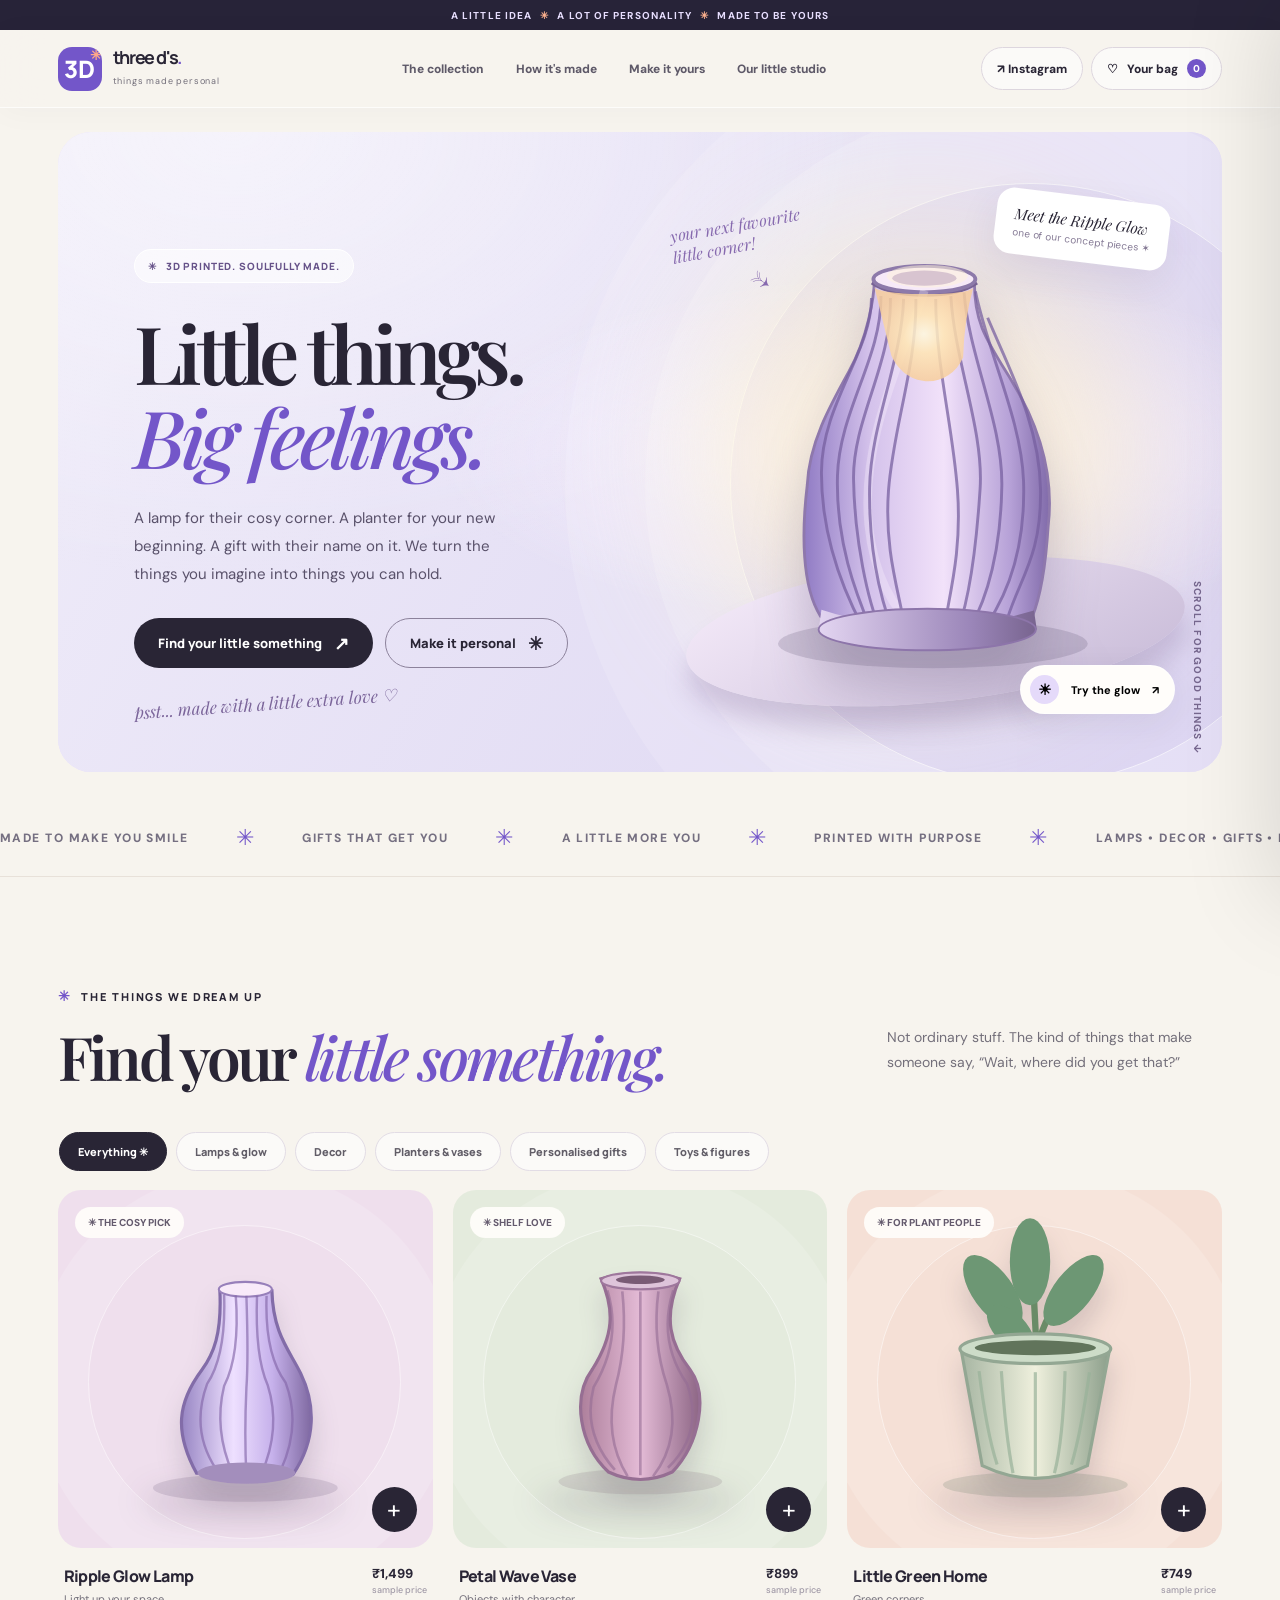
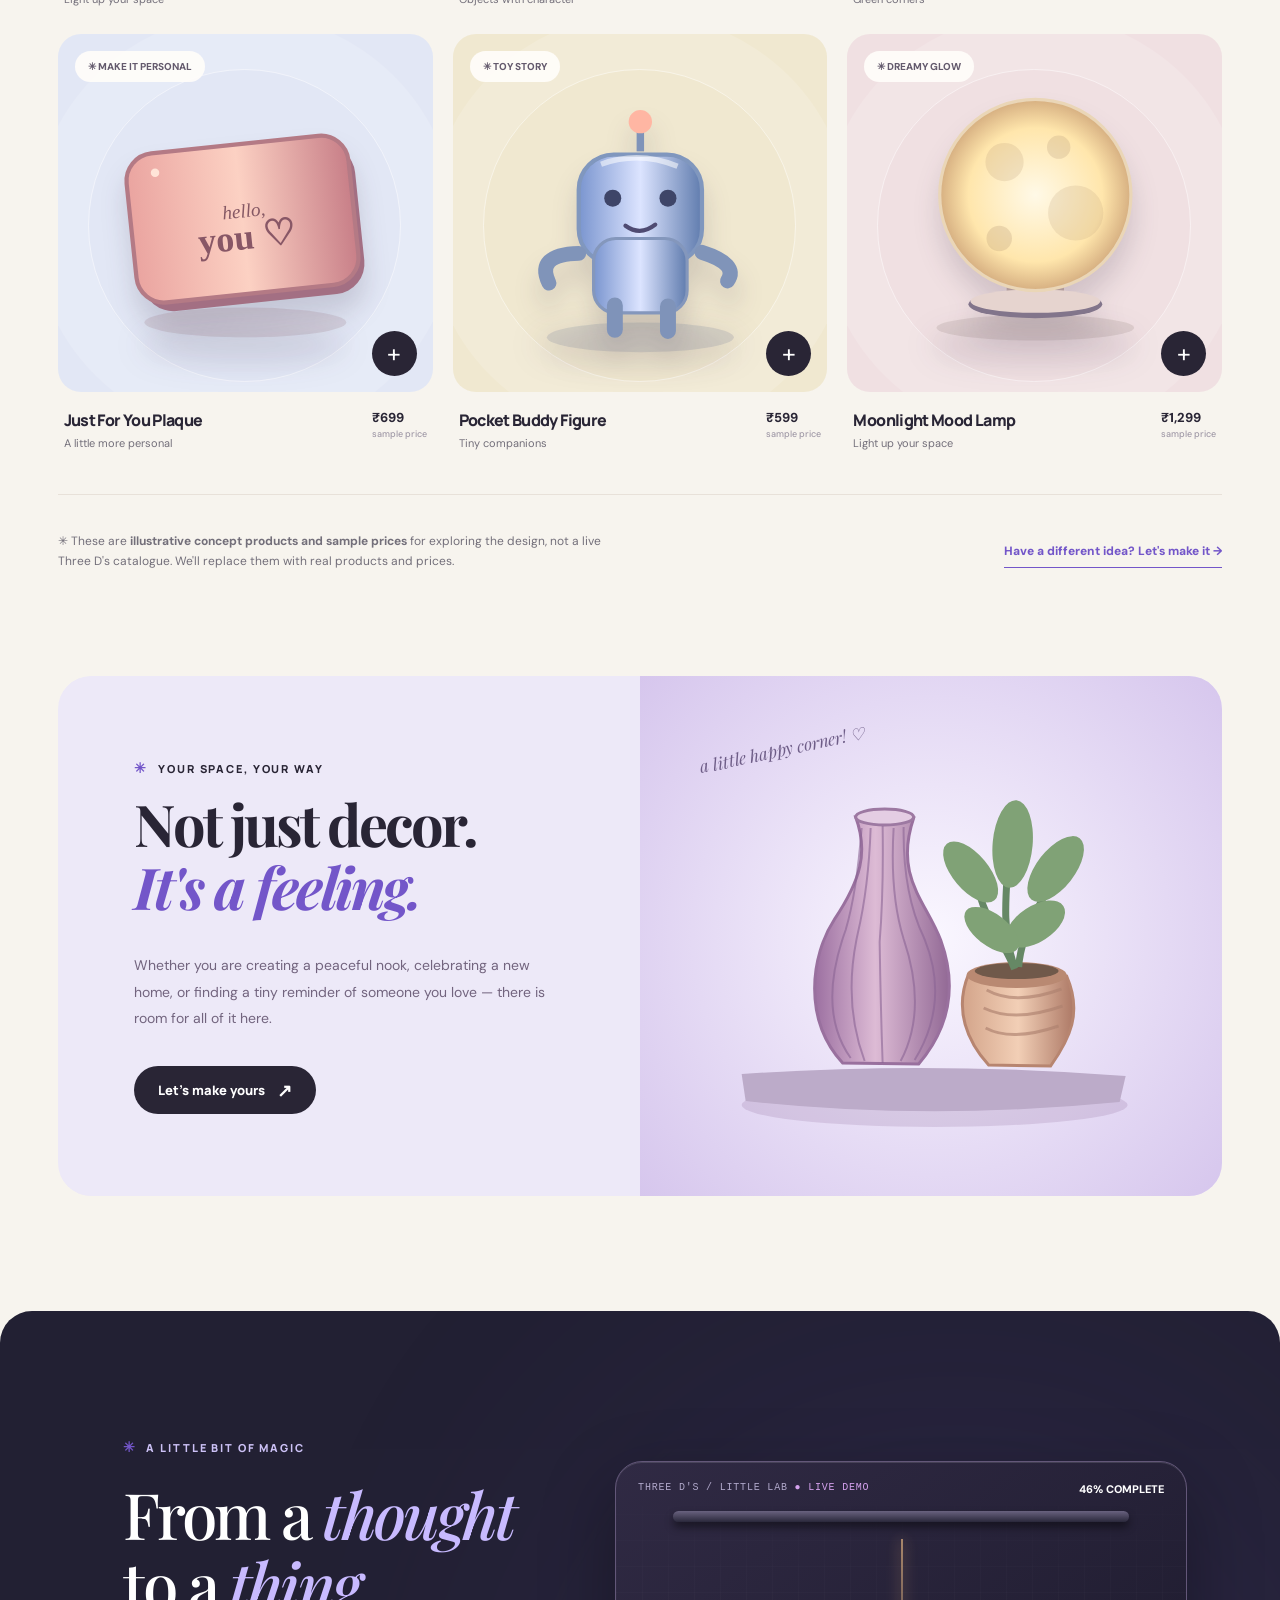
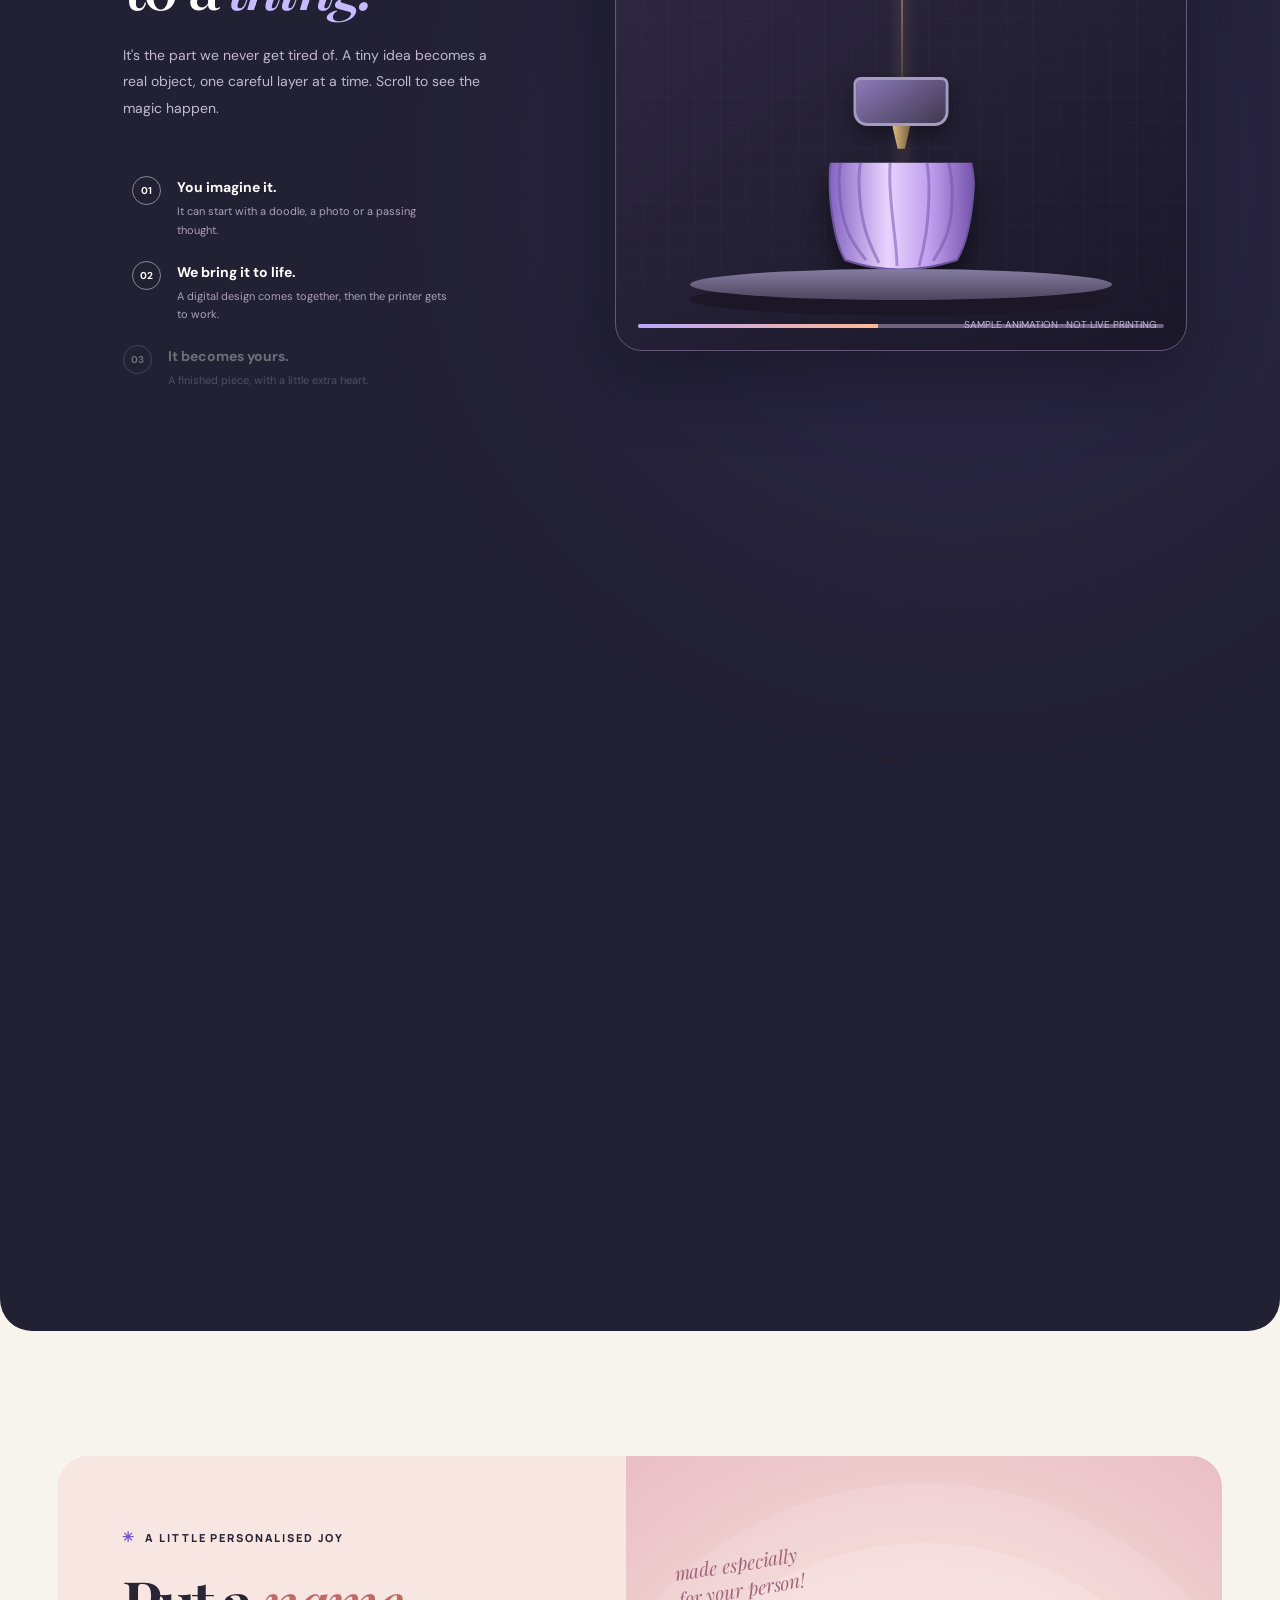
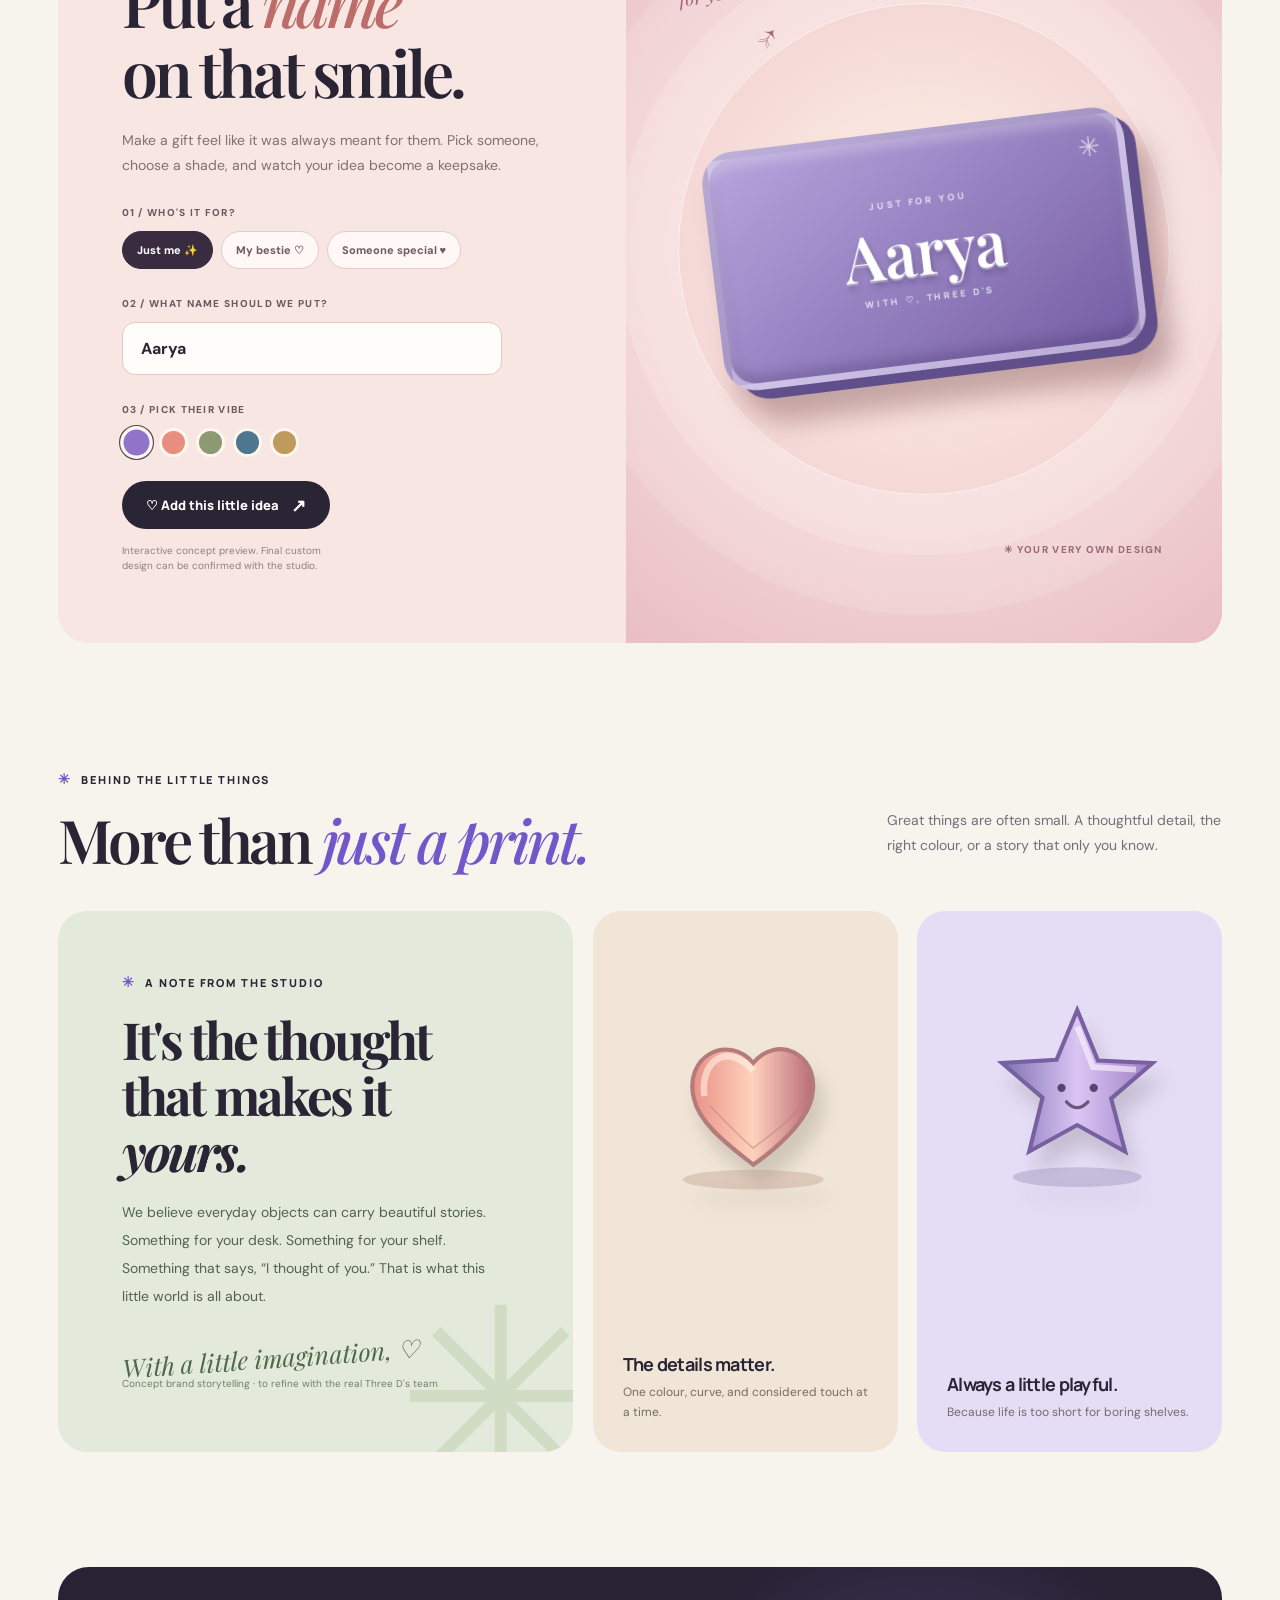
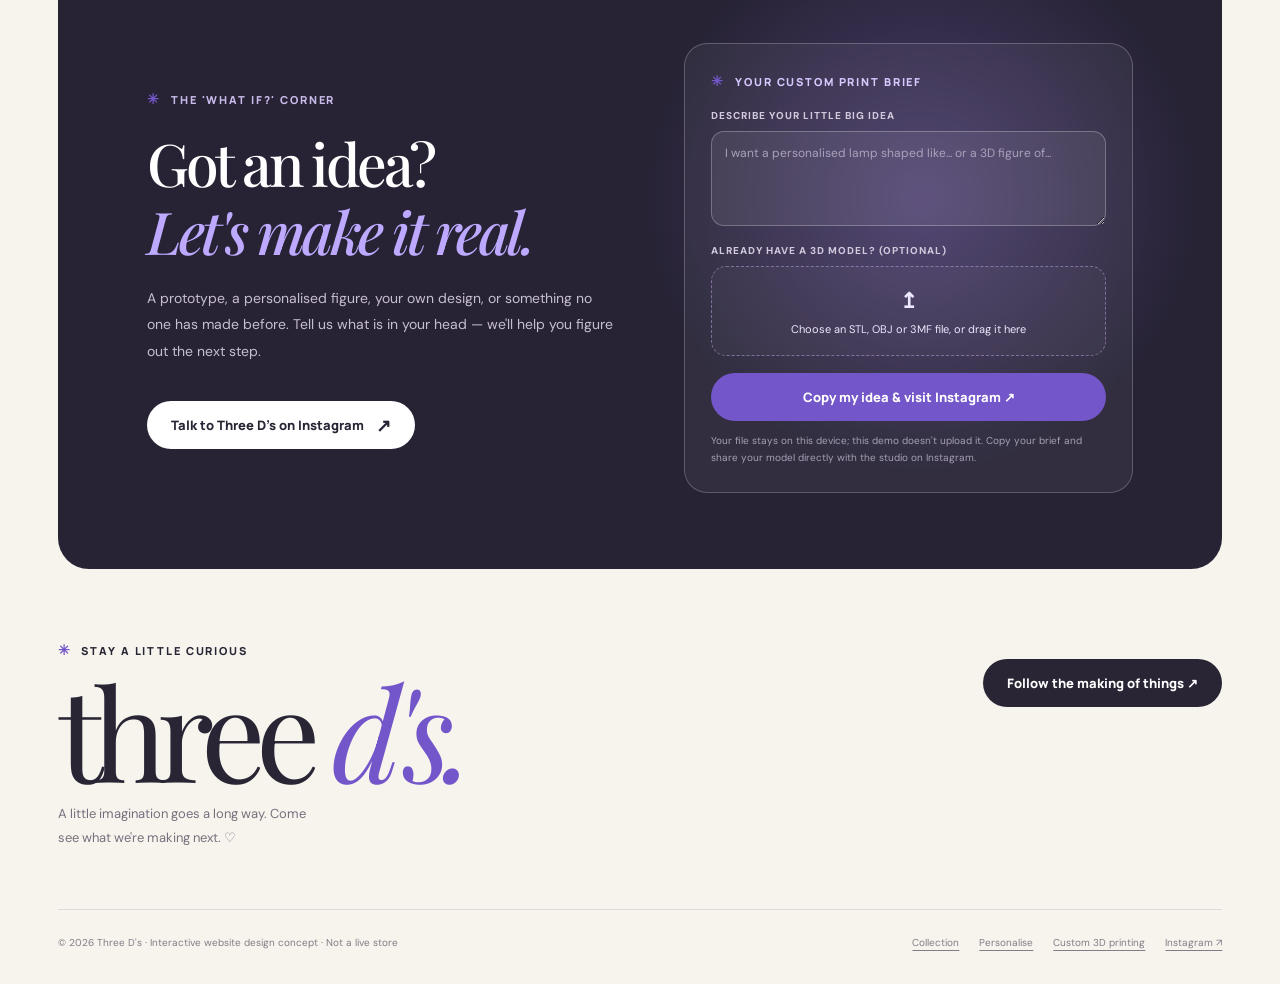
==== frontend/index.html @ e79e54aa "Build Three D's exhibition store" ====
<!doctype html>
<html lang="en">
<head>
<meta charset="utf-8"><meta name="viewport" content="width=device-width,initial-scale=1,viewport-fit=cover">
<meta name="theme-color" content="#f7f4ee"><meta name="description" content="Three D's — a playful, personal design prototype for 3D-printed lamps, decor and made-for-you gifts.">
<title>Three D's — Made for your kind of magic ✳</title>
<link rel="preconnect" href="https://fonts.googleapis.com"><link rel="preconnect" href="https://fonts.gstatic.com" crossorigin>
<link href="https://fonts.googleapis.com/css2?family=DM+Sans:wght@400;500;600;700&family=Manrope:wght@400;500;600;700;800&family=Playfair+Display:ital,wght@0,500;0,600;0,700;1,500;1,600&display=swap" rel="stylesheet">
<style>
:root{--bg:#f7f4ee;--paper:#fffdfa;--ink:#292535;--muted:#736f7a;--line:#e8e1d9;--primary:#7356c9;--primary-rgb:115,86,201;--warm:#ff956f;--pale:#ede4ff;--dark:#222033;--radius:25px;--serif:'Playfair Display',Georgia,serif;--sans:'DM Sans',Arial,sans-serif;--display:'Manrope',Arial,sans-serif}
*{box-sizing:border-box}html{scroll-behavior:smooth;scroll-padding-top:95px}body{margin:0;background:var(--bg);color:var(--ink);font-family:var(--sans);-webkit-font-smoothing:antialiased;overflow-x:hidden}body.no-scroll{overflow:hidden}button,a,input,textarea,select{font:inherit}button{cursor:pointer}a{text-decoration:none;color:inherit}button:focus-visible,a:focus-visible,input:focus-visible,textarea:focus-visible{outline:3px solid var(--primary);outline-offset:3px}::selection{background:var(--pale);color:var(--ink)}.container{width:min(1350px,calc(100% - 9vw));margin-inline:auto}.sr-only{position:absolute;clip:rect(0,0,0,0);white-space:nowrap;width:1px;height:1px;overflow:hidden}.tag{font-family:var(--display);font-weight:800;font-size:11px;letter-spacing:.17em;text-transform:uppercase}.tag:before{content:'✳';display:inline-block;margin-right:10px;color:var(--primary);font-size:14px}.btn{border:0;display:inline-flex;gap:12px;align-items:center;justify-content:center;border-radius:99px;padding:15px 24px;font-family:var(--display);font-size:13px;font-weight:800;white-space:nowrap;transition:transform .32s cubic-bezier(.2,.9,.3,1),background .2s,box-shadow .28s}.btn:hover{transform:translateY(-4px);box-shadow:0 12px 30px #00000015}.btn-primary{background:var(--ink);color:white}.btn-lilac{background:var(--primary);color:white}.btn-ghost{background:transparent;border:1px solid #8c829b;color:var(--ink)}.btn-light{background:white;color:var(--ink)}.arrow{font-size:18px;line-height:1}.section-header{display:flex;align-items:flex-end;justify-content:space-between;gap:32px;margin-bottom:38px}.section-header h2{font-family:var(--serif);font-size:clamp(35px,4.7vw,68px);line-height:1.09;letter-spacing:-.055em;margin:18px 0 0;font-weight:600}.section-header h2 em{font-weight:500;color:var(--primary)}.section-header p{max-width:335px;line-height:1.8;color:var(--muted);font-size:14px}.reveal{opacity:0;transform:translateY(34px);transition:opacity .85s ease,transform 1.05s cubic-bezier(.2,.75,.2,1)}.reveal.visible{opacity:1;transform:translateY(0)}
/* header */
.topnote{height:30px;background:#272338;color:#e8dfff;display:flex;justify-content:center;align-items:center;font-size:10px;letter-spacing:.11em;font-weight:700}.topnote b{color:#ffb38f;font-weight:700;margin:0 8px}.nav-wrap{position:sticky;top:0;z-index:40;transition:transform .35s}.nav{background:rgba(247,244,238,.92);backdrop-filter:blur(20px);-webkit-backdrop-filter:blur(20px);border-bottom:1px solid #ffffffb5;box-shadow:0 4px 32px #29253508}.nav-inner{height:77px;display:flex;align-items:center;justify-content:space-between;gap:35px}.brand{display:inline-flex;align-items:center;gap:11px;min-width:190px}.brand-symbol{position:relative;display:grid;place-items:center;width:44px;height:44px;border-radius:14px;background:var(--primary);color:#fff;overflow:hidden;font-family:var(--display);font-size:24px;font-weight:800;flex:none}.brand-symbol:after{content:'✳';position:absolute;font-size:14px;right:0;top:-2px;color:#ffa888}.brand-symbol img{position:absolute;width:100%;height:100%;object-fit:cover;background:white;display:none;inset:0;z-index:2}.brand-text strong{font-family:var(--display);display:block;font-size:18px;letter-spacing:-.075em;line-height:1.1}.brand-text small{font-size:9px;color:var(--muted);letter-spacing:.09em}.navlinks{display:flex;align-items:center;gap:32px}.navlinks a{font-size:12px;font-weight:800;color:#5e5968;position:relative;transition:color .2s}.navlinks a:after{content:'';position:absolute;bottom:-7px;left:0;height:2px;background:var(--primary);width:0;transition:width .25s}.navlinks a:hover{color:var(--primary)}.navlinks a:hover:after{width:100%}.nav-actions{display:flex;gap:8px;align-items:center}.icon-button{height:43px;display:flex;align-items:center;justify-content:center;gap:9px;border:1px solid #ddd6de;background:#fff9;border-radius:30px;padding:0 15px;color:var(--ink);font-size:12px;font-weight:800}.bag-count{background:var(--primary);color:white;border-radius:99px;min-width:19px;height:19px;font-size:10px;display:grid;place-items:center}.mobile-toggle{display:none}.mobile-menu{display:none}
/* hero */
.hero{padding:24px 0 27px}.hero-panel{min-height:640px;position:relative;background:#e9dffb;border-radius:33px;overflow:hidden;display:grid;grid-template-columns:1fr 1.05fr;isolation:isolate}.hero-panel:before{content:'';position:absolute;inset:0;background:radial-gradient(ellipse at 73% 50%,#faf2ff 0,transparent 39%),radial-gradient(ellipse at 15% 0%,#ffffff73,transparent 49%),linear-gradient(120deg,color-mix(in srgb,var(--primary) 11%,white),color-mix(in srgb,var(--primary) 25%,white));z-index:-2}.hero-panel:after{content:'';position:absolute;width:600px;height:600px;border:1px solid #ffffffaa;border-radius:50%;right:-110px;top:8%;z-index:-1;box-shadow:0 0 0 85px #ffffff25,0 0 0 165px #ffffff20}.hero-copy{padding:clamp(42px,7vw,101px) 10px clamp(36px,6vw,87px) clamp(32px,6vw,88px);align-self:center;position:relative;z-index:3}.hero-kicker{display:inline-flex;background:#ffffff96;border:1px solid white;border-radius:99px;padding:9px 13px;color:#665289;font-family:var(--display);font-size:10px;font-weight:800;letter-spacing:.085em}.hero-title{font-family:var(--serif);font-weight:600;font-size:clamp(55px,6.25vw,93px);letter-spacing:-.062em;line-height:1.05;max-width:630px;margin:27px 0}.hero-title em{color:var(--primary);font-weight:500}.hero-copy>p{font-size:15px;max-width:400px;line-height:1.85;color:#59516a;margin:0 0 29px}.hero-ctas{display:flex;gap:12px;flex-wrap:wrap}.hero-cursive{font-family:var(--serif);font-style:italic;color:#7b659a;font-size:17px;position:absolute;bottom:30px;left:clamp(32px,6vw,88px);transform:rotate(-4deg)}.hero-art{position:relative;min-height:550px;display:flex;align-items:center;justify-content:center;isolation:isolate}.hero-art .glow{position:absolute;width:75%;aspect-ratio:1;border-radius:50%;background:#fff1b8;filter:blur(70px);opacity:.44;transition:opacity .7s,background .7s;z-index:-1}.hero-art.night .glow{background:#f9bd68;opacity:1}.hero-pedestal{position:absolute;bottom:11%;left:10%;width:84%;height:22%;background:linear-gradient(155deg,#f6ecfa,#c7bad7);border-radius:50%;transform:rotate(-6deg);box-shadow:0 22px 25px #927dac55}.hero-object{width:min(95%,630px);height:auto;filter:drop-shadow(0 35px 24px #68557b4d);animation:heroFloat 5.6s ease-in-out infinite;transform-origin:center 65%;cursor:grab;touch-action:pan-y;transition:filter .4s}.hero-object:active{cursor:grabbing}.hero-art.night .hero-object{filter:drop-shadow(0 0 34px #fac46d99) drop-shadow(0 35px 25px #68557b88)}@keyframes heroFloat{0%,100%{transform:translateY(0) rotate(-2deg)}50%{transform:translateY(-17px) rotate(2deg)}}.hero-orbit-label{position:absolute;top:10%;right:9%;background:white;padding:15px 18px;border-radius:17px;box-shadow:0 14px 38px #43335816;transform:rotate(7deg);font-family:var(--serif);font-style:italic;font-size:15px}.hero-orbit-label i{display:block;font-family:var(--sans);font-style:normal;font-size:10px;color:#847994;margin-top:3px}.lamp-toggle{position:absolute;right:8%;bottom:9%;display:flex;gap:12px;align-items:center;background:#fffdfa;border:1px solid #ffffffb5;box-shadow:0 9px 35px #29253512;border-radius:100px;padding:9px 15px 9px 9px;font-weight:800;font-size:11px;z-index:2}.lamp-toggle .round{background:#e5dafa;border-radius:50%;height:29px;width:29px;display:grid;place-items:center;font-size:15px}.mini-scribble{position:absolute;left:8%;top:13%;font-family:var(--serif);font-style:italic;transform:rotate(-10deg);color:#876aaf;font-size:16px;line-height:1.3}.mini-scribble:after{content:'↘';display:block;margin-left:70px;font-size:31px}.hero-scroll-hint{position:absolute;bottom:18px;right:18px;font-size:10px;letter-spacing:.12em;font-weight:800;color:#76678e;writing-mode:vertical-rl}
/* ticker */
.marquee{overflow:hidden;display:flex;gap:30px;white-space:nowrap;align-items:center;padding:24px 0;color:#756f81;border-bottom:1px solid var(--line)}.marquee-track{display:flex;gap:47px;align-items:center;flex:none;animation:marquee 30s linear infinite;font-size:12px;font-weight:800;letter-spacing:.12em;text-transform:uppercase}.marquee-track b{color:var(--primary);font-size:22px;font-weight:400}@keyframes marquee{to{transform:translateX(-50%)}}
/* shop */
.shop{padding:108px 0 93px}.filterbar{display:flex;align-items:center;gap:9px;overflow-x:auto;padding:4px 1px 19px;scrollbar-width:none}.filterbar::-webkit-scrollbar{display:none}.chip{flex:none;border-radius:99px;background:#fff9;border:1px solid #e2dce5;padding:11px 18px;font-size:11px;font-family:var(--display);font-weight:800;color:#615d67;transition:background .3s,color .3s,border-color .3s}.chip.active{background:var(--ink);border-color:var(--ink);color:white}.products{display:grid;grid-template-columns:repeat(3,1fr);gap:20px}.product-card{position:relative;min-width:0;transition:transform .5s cubic-bezier(.2,.8,.2,1);transform-style:preserve-3d}.product-card.hidden{display:none}.product-card:hover{transform:translateY(-5px)}.product-visual{height:clamp(240px,29vw,358px);border-radius:23px;position:relative;display:flex;justify-content:center;align-items:center;overflow:hidden;background:#efdfed;isolation:isolate}.product-visual:before{content:'';position:absolute;width:83%;aspect-ratio:1;border:1px solid #ffffff85;border-radius:50%;box-shadow:0 0 0 55px #ffffff24;top:10%;left:8%;z-index:-1}.product-visual:after{content:'';position:absolute;width:55%;height:10%;left:22%;bottom:8%;border-radius:50%;background:#3829481d;filter:blur(15px);z-index:-1}.product-card:nth-child(6n+2) .product-visual{background:#e4ebdd}.product-card:nth-child(6n+3) .product-visual{background:#f5e0d6}.product-card:nth-child(6n+4) .product-visual{background:#e2e7f5}.product-card:nth-child(6n+5) .product-visual{background:#f0e8d0}.product-card:nth-child(6n+6) .product-visual{background:#f0e0e2}.product-visual svg{width:85%;height:93%;max-width:350px;filter:drop-shadow(1px 19px 13px #32253d29);transition:transform .6s cubic-bezier(.2,.8,.2,1)}.product-card:hover .product-visual svg{transform:scale(1.10) rotate(-3deg) translateY(-8px)}.product-badge{position:absolute;top:17px;left:17px;border-radius:99px;padding:9px 13px;background:#fffdfaee;color:#645a6d;font-size:10px;font-weight:800;z-index:2}.product-add{position:absolute;bottom:16px;right:16px;background:var(--ink);border:0;color:white;width:45px;height:45px;border-radius:50%;font-size:25px;display:grid;place-items:center;z-index:3;transition:transform .32s,background .2s}.product-add:hover{transform:rotate(90deg) scale(1.07);background:var(--primary)}.product-data{padding:17px 6px 6px}.product-data-top{display:flex;gap:12px;justify-content:space-between;align-items:start}.product-data h3{font-family:var(--display);font-size:16px;font-weight:800;letter-spacing:-.04em;margin:0 0 5px}.product-data small{color:var(--muted);font-size:11px}.product-data .price{font-size:13px;font-weight:800;white-space:nowrap}.product-data .price i{font-size:9px;font-style:normal;color:#a099a7;display:block;text-align:right;font-weight:500;margin-top:2px}.shop-footer{display:flex;justify-content:space-between;gap:20px;align-items:center;border-top:1px solid var(--line);margin-top:37px;padding-top:25px}.shop-footer p{font-size:12px;color:var(--muted);max-width:550px;line-height:1.6}.textlink{font-size:12px;font-weight:800;color:var(--primary);border:0;background:none;border-bottom:1px solid var(--primary);padding:8px 0}
/* editorial feature */
.feature{background:color-mix(in srgb,var(--primary) 13%,white);border-radius:33px;display:grid;grid-template-columns:1fr 1fr;min-height:520px;overflow:hidden}.feature-left{padding:65px clamp(34px,6vw,90px);display:flex;flex-direction:column;justify-content:center}.feature h2{font-family:var(--serif);font-size:clamp(39px,4.5vw,63px);line-height:1.1;letter-spacing:-.05em;margin:15px 0 20px}.feature h2 em{color:var(--primary)}.feature p{line-height:1.9;color:#72647e;font-size:14px;max-width:435px}.feature-left .btn{align-self:flex-start;margin-top:20px}.feature-art{position:relative;display:grid;place-items:center;overflow:hidden;background:radial-gradient(circle at center,#faf7ff,#d6c6ed)}.feature-art svg{width:95%;height:auto;max-height:500px;animation:heroFloat 6s ease-in-out infinite}.feature-hand{position:absolute;left:10%;top:12%;font-family:var(--serif);color:#6e5d87;font-style:italic;transform:rotate(-12deg);font-size:17px}
/* process sticky */
.process{margin-top:115px;background:var(--dark);color:white;border-radius:32px;overflow:clip;position:relative}.process:before{content:'';position:absolute;width:650px;height:650px;border-radius:50%;background:#6d55c9;filter:blur(170px);opacity:.18;right:0;top:140px;pointer-events:none}.process-inner{position:relative;min-height:180vh;display:grid;grid-template-columns:.86fr 1.14fr;gap:38px;align-items:start}.process-info{position:sticky;top:100px;padding:125px 0 80px 65px}.process-info .tag{color:#ccc1f6}.process-info h2{font-family:var(--serif);font-size:clamp(39px,5vw,75px);font-weight:500;letter-spacing:-.045em;line-height:1.1;margin:22px 0}.process-info h2 em{color:#c8baff}.process-info>p{max-width:370px;color:#c1bacd;line-height:1.9;font-size:14px}.process-steps{display:grid;gap:21px;margin-top:55px}.process-step{display:grid;grid-template-columns:31px auto;gap:14px;align-items:start;opacity:.35;transition:opacity .5s,transform .5s;transform:translateX(0)}.process-step.active{opacity:1;transform:translateX(9px)}.process-step b{width:29px;height:29px;border:1px solid #ffffff77;border-radius:50%;display:grid;place-items:center;font-size:10px}.process-step strong{display:block;font-size:14px;margin:2px 0 6px}.process-step small{color:#aaa2b7;line-height:1.7;font-size:11px;display:block;max-width:270px}.printer-stage{position:sticky;top:93px;min-height:calc(100vh - 110px);display:grid;place-items:center;padding:50px 35px}.printer-screen{background:linear-gradient(145deg,#302a44,#191728);border:1px solid #635779;border-radius:27px;position:relative;width:min(100%,620px);height:490px;overflow:hidden;box-shadow:0 25px 75px #0005,inset 0 1px 0 #ffffff20}.printer-screen:before{content:'';position:absolute;inset:0;background:linear-gradient(#ffffff05 1px,transparent 1px),linear-gradient(90deg,#ffffff05 1px,transparent 1px);background-size:26px 26px;mask-image:linear-gradient(transparent,#000 30%,#000 85%,transparent);pointer-events:none}.printer-rail{position:absolute;top:49px;left:10%;width:80%;height:11px;border-radius:10px;background:linear-gradient(#69627f,#2a283b);box-shadow:0 5px 9px #0007}.printhead{position:absolute;top:60px;left:50%;width:95px;height:69px;transform:translateX(-50%);z-index:8;transition:top .05s linear}.printhead .carriage{width:95px;height:49px;background:linear-gradient(145deg,#8b7ab9,#403850);border:3px solid #a59ac0;border-radius:7px 7px 14px 14px;box-shadow:0 9px 20px #0006}.printhead .nozzle{height:23px;width:18px;background:linear-gradient(90deg,#d9bb80,#7b6040);margin:auto;clip-path:polygon(0 0,100% 0,70% 100%,30% 100%)}.printer-beam{position:absolute;width:2px;height:350px;top:77px;left:50%;background:linear-gradient(#edbb84,#edbb8422,transparent);box-shadow:0 0 14px #ffbc7b;opacity:.65;pointer-events:none}.printer-model{position:absolute;left:50%;bottom:80px;width:240px;height:250px;transform:translateX(-50%);filter:drop-shadow(0 15px 12px #0007)}.printer-model svg{height:100%;width:100%}.printer-model .build{clip-path:inset(calc(100% - var(--build,0%)) 0 0 0)}.printer-bed{position:absolute;bottom:50px;left:13%;width:74%;height:31px;border-radius:50%;background:linear-gradient(#857da1,#4c465e);box-shadow:0 15px 1px #1b1726}.printer-status{position:absolute;left:22px;top:20px;font-size:10px;font-family:monospace;color:#b0a8ca;letter-spacing:.08em}.printer-percent{position:absolute;right:22px;top:20px;font-size:11px;font-weight:800;color:#fff}.printer-progress{position:absolute;height:4px;width:calc(100% - 44px);bottom:22px;left:22px;background:#6f6380;border-radius:3px;overflow:hidden}.printer-progress:after{content:'';height:100%;width:var(--build,0%);position:absolute;left:0;top:0;background:linear-gradient(90deg,#b9a6ff,#ffb992);transition:width .1s}.printer-caption{position:absolute;bottom:19px;right:29px;font-size:10px;color:#c1b6d4}.printer-side-note{position:absolute;bottom:33px;left:27px;font-family:var(--serif);font-style:italic;color:#a99cc3;font-size:17px}
/* personalizer */
.personalize{padding:125px 0}.personalize-card{border-radius:31px;overflow:hidden;background:#f5e0dd;display:grid;grid-template-columns:1fr 1.05fr;min-height:590px}.personal-left{padding:70px clamp(30px,5vw,80px);background:#f8e6e2}.personal-left h2{font-family:var(--serif);font-size:clamp(42px,5vw,67px);font-weight:600;letter-spacing:-.06em;line-height:1.1;margin:20px 0}.personal-left h2 em{color:#bd6d69;font-weight:500}.personal-left>p{color:#866e70;font-size:14px;line-height:1.8;max-width:445px}.form-label{font-size:10px;text-transform:uppercase;font-weight:800;letter-spacing:.13em;display:block;margin:28px 0 12px;color:#6f5762}.person-buttons,.swatches{display:flex;gap:8px;flex-wrap:wrap}.person-button{padding:11px 14px;background:#fff8f7;border:1px solid #e4cacc;border-radius:99px;font-size:11px;font-weight:800;color:#725b63}.person-button.active{background:#392b40;border-color:#392b40;color:white}.name-input{width:min(100%,380px);padding:15px 18px;border:1px solid #e5c7c8;border-radius:13px;background:#fffdfa;color:var(--ink);font-weight:700;outline:none}.name-input:focus{border-color:var(--primary)}.swatch{width:29px;height:29px;border-radius:50%;border:3px solid #fff6f0;outline:1px solid transparent;background:var(--swatch);transition:transform .2s}.swatch.active{outline-color:#514657;transform:scale(1.13)}.personal-actions{display:flex;gap:14px;align-items:center;margin-top:24px;flex-wrap:wrap}.personal-actions small{font-size:10px;color:#957c7d;max-width:220px;line-height:1.5}.personal-right{min-height:570px;position:relative;display:grid;place-items:center;background:radial-gradient(circle at 50% 50%,#fff3e8,#e9bec5);overflow:hidden}.personal-right:before{content:'';position:absolute;width:490px;height:490px;border-radius:50%;border:1px solid #ffffffa1;box-shadow:0 0 0 60px #ffffff26,0 0 0 120px #ffffff1e}.gift-preview{position:relative;width:min(76%,430px);height:240px;transform:rotate(-7deg) rotateY(-9deg);filter:drop-shadow(13px 25px 13px #8452596f);transition:transform .8s cubic-bezier(.22,.7,.2,1)}.gift-preview:hover{transform:rotate(0deg) rotateY(0deg) scale(1.03)}.gift-back{position:absolute;inset:9px -11px -10px 13px;background:#614f8b;border-radius:32px;transform:translateZ(-3px)}.gift-front{position:absolute;inset:0;border:7px solid #ffffff57;border-radius:32px;background:linear-gradient(145deg,#b6a1ef,#795abf);display:flex;align-items:center;justify-content:center;flex-direction:column;box-shadow:inset 0 7px 12px #ffffff47,inset 0 -7px 13px #30205544;transition:background .3s}.gift-front small{font-family:var(--display);font-size:9px;letter-spacing:.33em;color:#ffffffb9;font-weight:800}.gift-front strong{font-family:var(--serif);font-size:clamp(35px,5vw,63px);font-weight:600;color:white;text-shadow:0 2px 0 #ffffff52,1px 5px 6px #25203950;text-align:center;max-width:90%;overflow:hidden;text-overflow:ellipsis;white-space:nowrap}.gift-front:after{content:'✳';position:absolute;right:18px;top:14px;color:#ffffffa6;font-size:27px}.preview-caption{position:absolute;left:9%;top:12%;font-family:var(--serif);font-style:italic;font-size:19px;color:#a1677c;transform:rotate(-9deg)}.preview-caption:after{content:'↗';display:block;font-size:32px;transform:translate(70px,15px)}.preview-caption2{position:absolute;right:10%;bottom:11%;font-size:10px;font-weight:800;letter-spacing:.13em;color:#9c6b78}
/* studio */
.studio{padding-bottom:115px}.studio-grid{display:grid;grid-template-columns:.9fr 1.1fr;gap:20px}.studio-note{background:#e4eadb;border-radius:29px;padding:60px clamp(30px,5vw,75px);min-height:440px;position:relative;overflow:hidden}.studio-note:after{content:'✳';font-size:250px;line-height:1;color:#d0ddc4;position:absolute;right:-32px;bottom:-75px;z-index:0}.studio-note>*{position:relative;z-index:1}.studio-note h2{font-family:var(--serif);font-size:clamp(39px,4vw,58px);line-height:1.1;letter-spacing:-.055em;margin:19px 0}.studio-note p{font-size:14px;line-height:2;max-width:370px;color:#526252}.studio-note .signature{font-family:var(--serif);font-size:25px;font-style:italic;color:#50684a;transform:rotate(-4deg);margin-top:28px}.studio-tiles{display:grid;grid-template-columns:1fr 1fr;gap:19px}.studio-tile{background:#f0e5d6;border-radius:28px;padding:30px;position:relative;min-height:440px;overflow:hidden;display:flex;flex-direction:column;justify-content:flex-end}.studio-tile:last-child{background:#e5ddf5}.studio-tile-art{position:absolute;top:35px;left:20%;width:65%;height:56%;display:grid;place-items:center}.studio-tile-art svg{width:100%;height:100%;filter:drop-shadow(8px 18px 9px #0002);animation:heroFloat 5s ease-in-out infinite}.studio-tile h3{font-family:var(--display);font-size:18px;letter-spacing:-.04em;margin:0 0 7px}.studio-tile p{font-size:12px;color:#756b6a;line-height:1.65;margin:0;max-width:270px}
/* request / final */
.custom{background:#272335;border-radius:31px;padding:76px clamp(30px,7vw,100px);color:white;display:grid;grid-template-columns:1fr .94fr;gap:60px;align-items:center;position:relative;overflow:hidden}.custom:before{content:'';position:absolute;width:600px;height:600px;background:radial-gradient(#8468c961,transparent 65%);border-radius:50%;right:0;top:-70px;pointer-events:none}.custom>*{position:relative}.custom h2{font-family:var(--serif);font-size:clamp(40px,4.6vw,64px);font-weight:500;letter-spacing:-.06em;line-height:1.15;margin:20px 0}.custom h2 em{color:#bda9ff}.custom p{color:#c8bed1;font-size:14px;line-height:1.9;max-width:470px}.request-card{background:#ffffff0d;border:1px solid #ffffff3a;border-radius:23px;padding:26px;backdrop-filter:blur(8px)}.request-card label{font-size:10px;letter-spacing:.1em;font-weight:800;color:#d2c9dd;text-transform:uppercase;display:block;margin:18px 0 9px}.request-card textarea{display:block;width:100%;resize:vertical;min-height:95px;border:1px solid #ffffff44;background:#ffffff12;border-radius:13px;color:white;padding:13px;font-size:12px;outline:none}.request-card textarea::placeholder{color:#aaa2bb}.upload-zone{width:100%;border:1px dashed #b9a3df88;border-radius:15px;min-height:90px;background:#ffffff07;color:#eee8ff;padding:15px;display:flex;flex-direction:column;align-items:center;justify-content:center;gap:7px;text-align:center;font-size:11px;transition:background .2s}.upload-zone:hover,.upload-zone.drag{background:#ffffff20}.upload-zone b{font-size:21px}.request-card .btn{width:100%;margin-top:17px}.request-help{display:block;font-size:10px;color:#a7a0b6;line-height:1.7;margin-top:11px}.footer{padding:70px 0 35px}.footer-top{display:flex;align-items:start;justify-content:space-between;gap:20px;border-bottom:1px solid #e0d8da;padding-bottom:60px}.footer-big{font-family:var(--serif);font-size:clamp(53px,10vw,138px);letter-spacing:-.08em;line-height:.92;margin:12px 0}.footer-big em{color:var(--primary)}.footer-note{max-width:250px;font-size:13px;color:#786f7e;line-height:1.8}.footer-bottom{display:flex;justify-content:space-between;gap:18px;align-items:center;padding-top:26px;color:#817c85;font-size:10px}.footer-bottom a{text-decoration:underline;text-underline-offset:4px}.foot-links{display:flex;gap:20px;flex-wrap:wrap}
/* drawer, overlay, toasts and config */
.overlay{position:fixed;inset:0;background:#17111d99;z-index:80;opacity:0;pointer-events:none;transition:opacity .35s;backdrop-filter:blur(5px)}.overlay.show{opacity:1;pointer-events:auto}.drawer{position:fixed;right:0;top:0;bottom:0;width:min(100%,490px);background:#fcfaf5;z-index:90;transform:translateX(103%);transition:transform .6s cubic-bezier(.22,.8,.18,1);display:flex;flex-direction:column;box-shadow:-20px 0 90px #0002}.drawer.show{transform:translateX(0)}.drawer-head{display:flex;align-items:start;justify-content:space-between;padding:35px 32px 23px;border-bottom:1px solid var(--line)}.drawer-head h2{font-family:var(--serif);font-size:36px;letter-spacing:-.045em;margin:7px 0 0}.close{height:39px;width:39px;border-radius:50%;background:#eee8ed;border:0;font-size:23px}.drawer-items{flex:1;overflow:auto;padding:25px 32px}.cart-item{display:flex;gap:18px;border-bottom:1px solid var(--line);padding-bottom:22px;margin-bottom:22px}.cart-thumbnail{width:90px;height:95px;flex:none;border-radius:13px;background:#e9dff4;display:grid;place-items:center}.cart-thumbnail svg{width:90%;height:90%}.cart-info{flex:1;min-width:0}.cart-info strong{display:block;font-size:13px;margin-top:5px}.cart-info small{font-size:10px;color:#857d89;display:block;margin:6px 0}.cart-line{display:flex;justify-content:space-between;align-items:center;margin-top:14px}.qty{display:flex;align-items:center;gap:11px;border:1px solid var(--line);border-radius:100px;padding:5px}.qty button{background:none;border:none;width:24px;height:24px;border-radius:50%}.cart-price{font-weight:800;font-size:12px}.empty{padding:70px 5px;text-align:center}.empty .empty-star{font-size:85px;color:var(--primary);display:block;animation:heroFloat 4s infinite}.empty h3{font-family:var(--serif);font-size:29px;letter-spacing:-.03em}.empty p{font-size:13px;color:var(--muted);line-height:1.8}.drawer-foot{padding:25px 32px 30px;border-top:1px solid var(--line)}.total{display:flex;justify-content:space-between;font-size:15px;font-weight:800;margin-bottom:8px}.drawer-foot small{display:block;font-size:10px;color:var(--muted);margin-bottom:17px;line-height:1.6}.drawer-foot .btn{width:100%}.toast{position:fixed;bottom:23px;left:50%;z-index:115;transform:translate(-50%,50px);opacity:0;background:var(--ink);color:white;border-radius:100px;font-size:12px;font-weight:800;padding:14px 23px;pointer-events:none;box-shadow:0 12px 32px #0003;transition:transform .4s,opacity .4s;max-width:calc(100% - 20px);text-align:center}.toast.show{opacity:1;transform:translate(-50%,0)}.brand-settings{position:fixed;bottom:22px;left:22px;z-index:55;background:#fff;box-shadow:0 10px 45px #2f244030;border:1px solid #e9e0ed;border-radius:18px;padding:18px;width:290px;display:none}.brand-settings.open{display:block}.brand-settings h3{margin:0 0 7px;font-size:15px}.brand-settings p{font-size:11px;color:var(--muted);line-height:1.6}.brand-settings .setting-line{display:flex;gap:14px;align-items:center;justify-content:space-between;margin:12px 0;font-size:11px;font-weight:800}.brand-settings input[type=color]{border:none;width:42px;height:31px;background:none;padding:0;cursor:pointer}.brand-settings .btn{width:100%;padding:10px 12px;font-size:11px}.brand-control{position:fixed;bottom:16px;left:18px;z-index:54;border:1px solid #ded1e4;background:#fffefa;color:#4d4054;box-shadow:0 8px 28px #2f24401f;border-radius:99px;font-family:var(--display);font-weight:800;font-size:10px;padding:11px 14px}.brand-settings.open+.brand-control{bottom:300px}.modal{position:fixed;inset:50% auto auto 50%;width:min(94vw,800px);max-height:92vh;overflow:auto;background:#fffdfa;border-radius:26px;z-index:95;transform:translate(-50%,-45%) scale(.94);opacity:0;pointer-events:none;transition:transform .4s,opacity .3s;box-shadow:0 20px 90px #0d081144}.modal.show{opacity:1;pointer-events:auto;transform:translate(-50%,-50%) scale(1)}.modal-inner{display:grid;grid-template-columns:1fr 1fr}.modal-image{background:#e9dff0;min-height:395px;display:grid;place-items:center;position:relative}.modal-image svg{max-width:90%;width:80%;height:auto}.modal-body{padding:45px 35px}.modal-body h2{font-family:var(--serif);font-size:39px;line-height:1.1;letter-spacing:-.045em;margin:14px 0}.modal-body p{font-size:13px;color:#6e6874;line-height:1.8}.modal-body .btn{margin-top:25px}.modal-close{position:absolute;right:16px;top:16px;z-index:2}.modal-dets{display:flex;justify-content:space-between;gap:15px;border-top:1px solid var(--line);border-bottom:1px solid var(--line);padding:17px 0;font-size:12px;margin-top:24px}.modal-dets strong{font-size:17px}.scroll-progress{position:fixed;top:0;left:0;width:0%;height:3px;background:var(--primary);z-index:110;pointer-events:none;transition:width .1s}.cursor-spark{position:fixed;pointer-events:none;z-index:130;font-size:16px;color:var(--primary);animation:spark .7s ease forwards}@keyframes spark{to{opacity:0;transform:translateY(-25px) rotate(100deg) scale(.3)}}
@media(max-width:1050px){.navlinks{gap:17px}.hero-title{font-size:clamp(50px,6.5vw,74px)}.hero-panel{min-height:585px}.hero-art{min-height:500px}.hero-copy{padding-left:45px}.process-info{padding-left:35px}.studio-grid{grid-template-columns:1fr}.studio-note{min-height:310px}.studio-tile{min-height:330px}}
@media(max-width:760px){.container{width:calc(100% - 30px)}.topnote{font-size:9px}.nav-inner{height:69px;gap:10px}.brand{min-width:0}.brand-text strong{font-size:16px}.brand-text small{font-size:8px}.brand-symbol{width:39px;height:39px}.navlinks{display:none}.nav-actions .mini-instagram{display:none}.mobile-toggle{display:flex}.mobile-menu{display:none;background:#fffcf7;padding:17px 23px;border-bottom:1px solid var(--line)}.mobile-menu.show{display:grid;gap:17px}.mobile-menu a{font-weight:800;font-size:13px}.hero{padding-top:14px}.hero-panel{grid-template-columns:1fr;border-radius:24px}.hero-copy{padding:40px 25px 0}.hero-title{font-size:clamp(50px,11.4vw,82px);margin:18px 0}.hero-copy>p{font-size:13px;max-width:410px}.hero-art{min-height:390px;max-height:470px}.hero-art .hero-object{max-width:485px;width:90%}.hero-cursive{display:none}.mini-scribble{left:5%;top:10%;font-size:12px}.hero-orbit-label{top:4%;right:6%;font-size:12px}.hero-pedestal{bottom:9%}.lamp-toggle{bottom:5%;right:5%}.hero-scroll-hint{display:none}.marquee{padding:16px 0}.shop{padding:80px 0 65px}.section-header{display:block}.section-header h2{font-size:43px}.section-header p{font-size:13px}.products{grid-template-columns:repeat(2,minmax(0,1fr));gap:14px}.product-visual{height:clamp(200px,45vw,340px);border-radius:17px}.product-data h3{font-size:13px}.product-data small{font-size:10px}.product-data .price{font-size:11px}.product-add{width:39px;height:39px}.feature{grid-template-columns:1fr}.feature-left{padding:40px 29px}.feature-art{min-height:340px}.feature-art svg{max-height:350px}.process{margin-top:70px;border-radius:23px}.process-inner{display:flex;flex-direction:column;min-height:0;padding:60px 20px 55px}.process-info{position:relative;top:auto;padding:0}.process-info h2{font-size:46px}.process-steps{margin-top:28px;grid-template-columns:1fr 1fr;gap:20px}.process-step{opacity:1;transform:none}.printer-stage{position:relative;top:auto;padding:20px 0;width:100%;min-height:auto}.printer-screen{height:430px}.personalize{padding:77px 0}.personalize-card{grid-template-columns:1fr}.personal-left{padding:42px 25px}.personal-left h2{font-size:47px}.personal-right{min-height:400px}.studio{padding-bottom:75px}.studio-grid{grid-template-columns:1fr}.studio-tiles{grid-template-columns:1fr 1fr}.studio-tile{min-height:320px;padding:20px}.studio-tile h3{font-size:14px}.studio-note{padding:40px 30px}.custom{grid-template-columns:1fr;padding:44px 25px;gap:30px}.custom h2{font-size:48px}.footer-top{display:block}.footer-big{font-size:clamp(57px,12vw,110px)}.footer-bottom{align-items:start;flex-direction:column}.modal-inner{grid-template-columns:1fr}.modal-image{min-height:200px;max-height:260px}.modal-image svg{max-height:245px}.modal-body{padding:25px}.modal-body h2{font-size:29px}}
@media(max-width:440px){.nav-inner{height:63px}.brand-text small{display:none}.icon-button{height:39px;padding:0 10px}.icon-button .bag-label{display:none}.hero-title{font-size:50px}.hero-ctas .btn{padding:12px 17px;font-size:11px}.hero-art{min-height:330px}.hero-orbit-label{display:none}.products{gap:11px}.product-visual{height:200px}.product-badge{top:9px;left:8px;font-size:8px;padding:7px}.product-data-top{flex-direction:column;gap:5px}.product-data .price i{text-align:left}.process-steps{grid-template-columns:1fr}.process-inner{padding:49px 16px}.printer-screen{height:355px}.printer-model{width:185px;height:200px;bottom:65px}.printer-bed{bottom:47px}.printhead{top:52px}.printer-side-note{display:none}.studio-tiles{grid-template-columns:1fr}.studio-tile{min-height:275px}.gift-preview{width:85%;height:200px}.gift-front strong{font-size:39px}}
@media(prefers-reduced-motion:reduce){html{scroll-behavior:auto}*,*:before,*:after{animation-duration:.01ms!important;animation-iteration-count:1!important;transition-duration:.01ms!important}.reveal{opacity:1;transform:none}}
</style>
</head>
<body>
<div class="scroll-progress" id="scrollProgress"></div>
<div class="topnote">A LITTLE IDEA <b>✳</b> A LOT OF PERSONALITY <b>✳</b> MADE TO BE YOURS</div>
<div class="nav-wrap"><nav class="nav"><div class="nav-inner container">
<a href="#home" class="brand" aria-label="Three D's home"><span class="brand-symbol"><span id="brandFallback">3D</span><img id="brandImage" alt="Three D's brand logo"></span><span class="brand-text"><strong>three d's<span style="color:var(--primary)">.</span></strong><small>things made personal</small></span></a>
<div class="navlinks"><a href="#shop">The collection</a><a href="#how">How it's made</a><a href="#personalize">Make it yours</a><a href="#studio">Our little studio</a></div>
<div class="nav-actions"><a href="https://www.instagram.com/threeds_india/" class="icon-button mini-instagram" target="_blank" rel="noopener" title="Visit Three D's on Instagram">↗ Instagram</a><button class="icon-button" id="openBag" aria-label="Open shopping bag">♡ <span class="bag-label">Your bag</span><span class="bag-count" id="bagCount">0</span></button><button class="icon-button mobile-toggle" id="mobileToggle" aria-label="Toggle menu" aria-expanded="false">☰</button></div>
</div></nav><div class="mobile-menu" id="mobileMenu"><a href="#shop">The collection</a><a href="#how">How it's made</a><a href="#personalize">Make it yours</a><a href="#studio">Our little studio</a><a href="https://www.instagram.com/threeds_india/" target="_blank" rel="noopener">Visit Instagram ↗</a></div></div>
<main id="home">
<section class="hero"><div class="container"><div class="hero-panel"><div class="hero-copy"><span class="hero-kicker">✳ &nbsp; 3D PRINTED. SOULFULLY MADE.</span><h1 class="hero-title">Little things.<br><em>Big feelings.</em></h1><p>A lamp for their cosy corner. A planter for your new beginning. A gift with their name on it. We turn the things you imagine into things you can hold.</p><div class="hero-ctas"><a href="#shop" class="btn btn-primary">Find your little something <span class="arrow">↗</span></a><a href="#personalize" class="btn btn-ghost">Make it personal <span class="arrow">✳</span></a></div><div class="hero-cursive">psst... made with a little extra love ♡</div></div>
<div class="hero-art" id="heroArt"><div class="glow"></div><div class="hero-pedestal"></div><div class="mini-scribble">your next favourite<br>little corner!</div><div class="hero-orbit-label">Meet the Ripple Glow <i>one of our concept pieces ✶</i></div>
<svg class="hero-object" id="heroObject" viewBox="0 0 600 580" role="img" aria-label="Illustrated sculptural ripple lamp"><defs><linearGradient id="heroShell" x1="0" x2="1"><stop offset="0" stop-color="#907bc4"/><stop offset=".27" stop-color="#d4c2eb"/><stop offset=".57" stop-color="#f2e2fa"/><stop offset=".84" stop-color="#b6a1d7"/><stop offset="1" stop-color="#816baa"/></linearGradient><radialGradient id="heroLight"><stop stop-color="#fff9dd"/><stop offset=".4" stop-color="#ffe5b2"/><stop offset="1" stop-color="#f7ce9c"/></radialGradient><linearGradient id="heroBase"><stop stop-color="#e3d5f1"/><stop offset=".7" stop-color="#9b86b9"/><stop offset="1" stop-color="#78648f"/></linearGradient><filter id="blurLamp"><feGaussianBlur stdDeviation="17"/></filter></defs>
<ellipse cx="309" cy="493" rx="164" ry="26" fill="#554b6b" opacity=".20"/><path d="M190 464 C170 432 170 375 176 325 C178 281 199 243 220 205 C240 169 247 126 247 107 Q300 80 353 107 C352 153 366 172 392 214 C424 266 437 319 431 369 Q427 433 414 465 Q310 501 190 464Z" fill="url(#heroShell)" stroke="#8e78ac" stroke-width="3"/>
<path d="M245 110 C270 127 331 127 355 110" fill="none" stroke="#786395" stroke-width="6"/><ellipse cx="300" cy="107" rx="54" ry="14" fill="#f6e9f8" stroke="#8d7aaa" stroke-width="4"/><ellipse cx="300" cy="106" rx="34" ry="8" fill="#a98cc1"/><path d="M300 119 C279 187 232 274 241 367 C246 418 266 457 294 479" fill="none" stroke="#fff8ff" stroke-width="9" opacity=".28"/>
<g opacity=".73" fill="none" stroke="#765f9f" stroke-width="3.1"><path d="M244 127 C244 185 191 239 191 312 S217 442 235 476"/><path d="M254 125 C255 190 210 246 208 315 S227 439 244 479"/><path d="M264 127 C266 197 224 255 225 319 S240 448 254 480"/><path d="M278 128 C276 194 243 261 242 328 S253 444 267 481"/><path d="M291 128 C292 199 267 263 262 331 S276 446 280 482"/><path d="M312 128 C312 197 330 263 335 330 S326 442 320 482"/><path d="M328 125 C332 194 363 267 359 329 S347 447 335 480"/><path d="M342 121 C347 189 383 259 382 326 S367 444 348 477"/><path d="M354 120 C367 184 403 257 405 321 S393 433 366 473"/><path d="M367 148 C390 203 422 261 423 330 S402 422 388 466"/></g>
<path d="M191 457 Q302 493 416 458 L419 478 Q307 522 188 479Z" fill="url(#heroBase)"/><ellipse cx="303" cy="478" rx="115" ry="22" fill="url(#heroBase)" stroke="#8d75aa" stroke-width="2"/><path d="M247 115 C248 125 353 126 352 115 Q342 150 341 190 C326 224 281 224 265 188Z" fill="url(#heroLight)" opacity=".85"/><ellipse cx="303" cy="104" rx="43" ry="12" fill="#fff3dc" opacity=".55"/>
</svg><button class="lamp-toggle" id="lampToggle" aria-pressed="false"><span class="round">☀</span><span id="lampText">Try the glow</span> ↗</button><div class="hero-scroll-hint">SCROLL FOR GOOD THINGS ↓</div></div></div></div></section>
<div class="marquee" aria-hidden="true"><div class="marquee-track" id="marqueeTrack">MADE TO MAKE YOU SMILE <b>✳</b> GIFTS THAT GET YOU <b>✳</b> A LITTLE MORE YOU <b>✳</b> PRINTED WITH PURPOSE <b>✳</b> LAMPS • DECOR • GIFTS • FIGURES <b>✳</b> MADE TO MAKE YOU SMILE <b>✳</b> GIFTS THAT GET YOU <b>✳</b> A LITTLE MORE YOU <b>✳</b> PRINTED WITH PURPOSE <b>✳</b> LAMPS • DECOR • GIFTS • FIGURES <b>✳</b></div></div>
<section id="shop" class="shop container"><div class="section-header reveal"><div><span class="tag">THE THINGS WE DREAM UP</span><h2>Find your <em>little something.</em></h2></div><p>Not ordinary stuff. The kind of things that make someone say, “Wait, where did you get that?”</p></div>
<div class="filterbar" id="filters" role="group" aria-label="Filter collection"><button class="chip active" data-filter="all">Everything ✳</button><button class="chip" data-filter="lamps">Lamps & glow</button><button class="chip" data-filter="decor">Decor</button><button class="chip" data-filter="planters">Planters & vases</button><button class="chip" data-filter="gifts">Personalised gifts</button><button class="chip" data-filter="figures">Toys & figures</button></div>
<div class="products" id="productGrid"></div><div class="shop-footer"><p>✳ These are <strong>illustrative concept products and sample prices</strong> for exploring the design, not a live Three D's catalogue. We'll replace them with real products and prices.</p><a href="#custom" class="textlink">Have a different idea? Let's make it →</a></div></section>
<section class="feature container reveal"><div class="feature-left"><span class="tag">YOUR SPACE, YOUR WAY</span><h2>Not just decor.<br><em>It's a feeling.</em></h2><p>Whether you are creating a peaceful nook, celebrating a new home, or finding a tiny reminder of someone you love — there is room for all of it here.</p><a href="#personalize" class="btn btn-primary">Let's make yours <span class="arrow">↗</span></a></div><div class="feature-art"><div class="feature-hand">a little happy corner! ♡</div><svg viewBox="0 0 520 500" role="img" aria-label="Illustrated vase and decorative planter on a shelf"><defs><linearGradient id="va" x1="0" x2="1"><stop stop-color="#9c70a1"/><stop offset=".45" stop-color="#ddbbd5"/><stop offset="1" stop-color="#926995"/></linearGradient><linearGradient id="pot" x1="0" x2="1"><stop stop-color="#d3a48a"/><stop offset=".5" stop-color="#f2cfb6"/><stop offset="1" stop-color="#ad7966"/></linearGradient></defs><ellipse cx="263" cy="419" rx="193" ry="22" fill="#7e598d" opacity=".18"/><path d="M70 388 Q260 375 454 390 L448 416 Q255 435 74 415Z" fill="#bcabc9"/><path d="M171 377 C131 333 139 270 163 233 C189 194 197 166 184 131 L242 132 C222 191 255 216 269 254 C288 306 274 346 247 378Z" fill="url(#va)" stroke="#99709e" stroke-width="3"/><ellipse cx="213" cy="131" rx="29" ry="8" fill="#e4cde3" stroke="#9d79a2" stroke-width="3"/><g stroke="#8b6595" fill="none" stroke-width="2" opacity=".6"><path d="M190 142 Q185 207 174 244 Q145 324 179 372"/><path d="M199 142 Q197 201 186 248 Q171 316 193 375"/><path d="M211 140 Q212 207 208 256 Q209 320 211 377"/><path d="M222 142 Q218 208 232 253 Q256 324 229 375"/><path d="M232 141 Q231 207 252 251 Q279 315 243 374"/></g><path d="M317 379 C296 356 282 324 297 288 Q343 280 395 290 C411 327 398 353 379 380Z" fill="url(#pot)" stroke="#b78570" stroke-width="3"/><ellipse cx="345" cy="289" rx="50" ry="13" fill="#b98972"/><ellipse cx="345" cy="285" rx="42" ry="8" fill="#70594a"/><path d="M343 283 C331 252 303 222 304 178 M347 281 C350 239 379 206 389 173 M342 279 C327 232 338 190 337 153" fill="none" stroke="#668865" stroke-width="7"/><g fill="#80a276"><ellipse cx="299" cy="186" rx="18" ry="37" transform="rotate(-40 299 186)"/><ellipse cx="384" cy="183" rx="19" ry="39" transform="rotate(38 384 183)"/><ellipse cx="341" cy="158" rx="20" ry="44" transform="rotate(5 341 158)"/><ellipse cx="364" cy="238" rx="18" ry="33" transform="rotate(57 364 238)"/><ellipse cx="320" cy="244" rx="16" ry="32" transform="rotate(-53 320 244)"/></g><path d="M315 304 Q344 320 390 303 M312 322 Q343 337 391 320 M314 342 Q340 356 387 340" fill="none" stroke="#ae826f" opacity=".65" stroke-width="3"/></svg></div></section>
<section id="how" class="process"><div class="container process-inner" id="processInner"><div class="process-info"><span class="tag">A LITTLE BIT OF MAGIC</span><h2>From a <em>thought</em><br>to a <em>thing.</em></h2><p>It's the part we never get tired of. A tiny idea becomes a real object, one careful layer at a time. Scroll to see the magic happen.</p><div class="process-steps"><div class="process-step active" data-stage="0"><b>01</b><div><strong>You imagine it.</strong><small>It can start with a doodle, a photo or a passing thought.</small></div></div><div class="process-step" data-stage="1"><b>02</b><div><strong>We bring it to life.</strong><small>A digital design comes together, then the printer gets to work.</small></div></div><div class="process-step" data-stage="2"><b>03</b><div><strong>It becomes yours.</strong><small>A finished piece, with a little extra heart.</small></div></div></div></div><div class="printer-stage"><div class="printer-screen" id="printerScreen"><div class="printer-status">THREE D'S / LITTLE LAB <span style="color:#d5a2ee">● LIVE DEMO</span></div><div class="printer-percent"><span id="printPercent">0</span>% COMPLETE</div><div class="printer-rail"></div><div class="printer-beam"></div><div class="printhead" id="printHead"><div class="carriage"></div><div class="nozzle"></div></div><div class="printer-model" id="printerModel"><svg viewBox="0 0 240 250" role="img" aria-label="A vase appearing layer by layer"><defs><linearGradient id="processGrad" x1="0" x2="1"><stop stop-color="#8463c2"/><stop offset=".4" stop-color="#e9d3ff"/><stop offset=".7" stop-color="#be9eec"/><stop offset="1" stop-color="#7654ad"/></linearGradient></defs><g class="build"><path d="M80 25 Q120 11 160 25 C160 57 155 69 165 89 C175 110 191 123 193 164 Q190 217 176 240 Q118 259 64 240 C51 217 47 170 49 147 C54 120 71 100 78 77 C84 53 80 39 80 25Z" fill="url(#processGrad)" stroke="#6b559c" stroke-width="2"/><ellipse cx="120" cy="26" rx="40" ry="10" fill="#c6aced" stroke="#7652a8" stroke-width="3"/><ellipse cx="120" cy="26" rx="26" ry="5" fill="#61468d"/><path d="M88 37 C90 95 57 116 58 162 S72 224 85 240 M102 36 C99 96 77 119 78 164 S91 228 98 243 M116 36 C115 98 107 128 109 166 S116 226 116 246 M131 37 C130 97 148 126 148 166 S143 228 138 246 M144 37 C144 96 169 121 171 166 S161 226 152 241" fill="none" stroke="#7150aa" stroke-width="3" opacity=".5"/></g></svg></div><div class="printer-bed"></div><div class="printer-progress"></div><div class="printer-caption">SAMPLE ANIMATION · NOT LIVE PRINTING</div></div></div></div></section>
<section id="personalize" class="personalize container"><div class="personalize-card reveal"><div class="personal-left"><span class="tag">A LITTLE PERSONALISED JOY</span><h2>Put a <em>name</em><br>on that smile.</h2><p>Make a gift feel like it was always meant for them. Pick someone, choose a shade, and watch your idea become a keepsake.</p><span class="form-label">01 / Who's it for?</span><div class="person-buttons" id="personButtons"><button class="person-button active" data-person="You">Just me ✨</button><button class="person-button" data-person="Friend">My bestie ♡</button><button class="person-button" data-person="Special">Someone special ♥</button></div><label class="form-label" for="giftName">02 / What name should we put?</label><input class="name-input" id="giftName" value="Aarya" maxlength="16" placeholder="Your favourite name"><span class="form-label">03 / Pick their vibe</span><div class="swatches" id="giftSwatches"><button class="swatch active" data-gift="#9074ca" style="--swatch:#9074ca" aria-label="Lavender" title="Lavender"></button><button class="swatch" data-gift="#e88e80" style="--swatch:#e88e80" aria-label="Peach" title="Peach"></button><button class="swatch" data-gift="#8b9a72" style="--swatch:#8b9a72" aria-label="Sage" title="Sage"></button><button class="swatch" data-gift="#4d778f" style="--swatch:#4d778f" aria-label="Ocean" title="Ocean"></button><button class="swatch" data-gift="#bf9a5d" style="--swatch:#bf9a5d" aria-label="Honey" title="Honey"></button></div><div class="personal-actions"><button class="btn btn-primary" id="giftAdd">♡ Add this little idea <span class="arrow">↗</span></button><small>Interactive concept preview. Final custom design can be confirmed with the studio.</small></div></div><div class="personal-right"><div class="preview-caption">made especially<br>for your person!</div><div class="gift-preview" id="giftPreview"><div class="gift-back"></div><div class="gift-front" id="giftFront"><small>JUST FOR YOU</small><strong id="giftPreviewName">Aarya</strong><small>WITH ♡, THREE D'S</small></div></div><div class="preview-caption2">✳ YOUR VERY OWN DESIGN</div></div></div></section>
<section id="studio" class="studio container"><div class="section-header reveal"><div><span class="tag">BEHIND THE LITTLE THINGS</span><h2>More than <em>just a print.</em></h2></div><p>Great things are often small. A thoughtful detail, the right colour, or a story that only you know.</p></div><div class="studio-grid"><div class="studio-note reveal"><span class="tag">A NOTE FROM THE STUDIO</span><h2>It's the thought<br>that makes it <em>yours.</em></h2><p>We believe everyday objects can carry beautiful stories. Something for your desk. Something for your shelf. Something that says, “I thought of you.” That is what this little world is all about.</p><div class="signature">With a little imagination, ♡</div><small style="font-size:10px;color:#6d8067">Concept brand storytelling · to refine with the real Three D's team</small></div><div class="studio-tiles"><div class="studio-tile reveal"><div class="studio-tile-art"><svg viewBox="0 0 240 260" aria-label="Illustrated 3D printed charm"><defs><linearGradient id="heartGrad" x1="0" x2="1"><stop stop-color="#e99186"/><stop offset=".5" stop-color="#ffd2bc"/><stop offset="1" stop-color="#b96c7a"/></linearGradient></defs><ellipse cx="120" cy="229" rx="85" ry="12" fill="#b4897a" opacity=".3"/><path d="M120 88 C89 52 36 80 48 130 C55 164 98 193 120 211 C143 195 189 158 192 123 C198 77 149 53 120 88Z" fill="url(#heartGrad)" stroke="#b37b79" stroke-width="5"/><path d="M120 97 C86 60 55 89 61 128" fill="none" stroke="#fff2e7" stroke-width="8" opacity=".6"/><path d="M68 140 C89 162 107 181 120 191 C140 175 175 152 180 132" fill="none" stroke="#b97e7e" stroke-width="2" opacity=".5"/></svg></div><h3>The details matter.</h3><p>One colour, curve, and considered touch at a time.</p></div><div class="studio-tile reveal"><div class="studio-tile-art"><svg viewBox="0 0 240 260" aria-label="Illustrated 3D printed star-shaped figurine"><defs><linearGradient id="starGrad" x1="0" x2="1"><stop stop-color="#7f70b2"/><stop offset=".5" stop-color="#dbc5f4"/><stop offset="1" stop-color="#9c7ec4"/></linearGradient></defs><ellipse cx="120" cy="226" rx="78" ry="12" fill="#6b5b93" opacity=".25"/><path d="M120 24 L145 85 L211 88 L161 131 L178 195 L120 163 L62 195 L78 130 L29 88 L95 84Z" fill="url(#starGrad)" stroke="#7761a0" stroke-width="5"/><path d="M120 44 L139 93 L191 96" fill="none" stroke="#fff7ff" stroke-width="7" opacity=".6"/><circle cx="101" cy="118" r="5" fill="#5b456e"/><circle cx="140" cy="118" r="5" fill="#5b456e"/><path d="M107 135 Q120 149 133 135" stroke="#6c567d" stroke-width="4" fill="none" stroke-linecap="round"/></svg></div><h3>Always a little playful.</h3><p>Because life is too short for boring shelves.</p></div></div></div></section>
<section id="custom" class="custom container reveal"><div><span class="tag" style="color:#cabbeb">THE 'WHAT IF?' CORNER</span><h2>Got an idea?<br><em>Let's make it real.</em></h2><p>A prototype, a personalised figure, your own design, or something no one has made before. Tell us what is in your head — we'll help you figure out the next step.</p><a href="https://www.instagram.com/threeds_india/" target="_blank" rel="noopener" class="btn btn-light" style="margin-top:22px">Talk to Three D's on Instagram <span class="arrow">↗</span></a></div><div class="request-card"><span class="tag" style="color:#d8c9ff">YOUR CUSTOM PRINT BRIEF</span><label for="ideaText">Describe your little big idea</label><textarea id="ideaText" placeholder="I want a personalised lamp shaped like... or a 3D figure of..."></textarea><label>Already have a 3D model? (optional)</label><button class="upload-zone" id="uploadZone"><b>↥</b><span id="uploadText">Choose an STL, OBJ or 3MF file, or drag it here</span></button><input type="file" id="modelFile" accept=".stl,.obj,.3mf" hidden><button id="copyBrief" class="btn btn-lilac">Copy my idea & visit Instagram ↗</button><span class="request-help">Your file stays on this device; this demo doesn't upload it. Copy your brief and share your model directly with the studio on Instagram.</span></div></section>
</main>
<footer class="footer container"><div class="footer-top"><div><span class="tag">STAY A LITTLE CURIOUS</span><div class="footer-big">three <em>d's.</em></div><div class="footer-note">A little imagination goes a long way. Come see what we're making next. ♡</div></div><div style="padding-top:20px"><a class="btn btn-primary" href="https://www.instagram.com/threeds_india/" target="_blank" rel="noopener">Follow the making of things ↗</a></div></div><div class="footer-bottom"><span>© 2026 Three D's · Interactive website design concept · Not a live store</span><div class="foot-links"><a href="#shop">Collection</a><a href="#personalize">Personalise</a><a href="#custom">Custom 3D printing</a><a href="https://www.instagram.com/threeds_india/" target="_blank" rel="noopener">Instagram ↗</a></div></div></footer>
<div class="overlay" id="overlay"></div>
<aside class="drawer" id="drawer" role="dialog" aria-modal="true" aria-labelledby="drawerTitle" aria-hidden="true"><div class="drawer-head"><div><span class="tag">SAVED WITH LOVE</span><h2 id="drawerTitle">Your little bag ♡</h2></div><button class="close" id="closeBag" aria-label="Close bag">×</button></div><div class="drawer-items" id="drawerItems"></div><div class="drawer-foot"><div class="total"><span>Current subtotal</span><span id="cartTotal">₹0</span></div><small>Final prices and availability are checked securely by the server. Sign in is only required at checkout.</small><a class="btn btn-primary" href="checkout.html">Continue to checkout ↗</a></div></aside>
<div class="modal" id="modal" role="dialog" aria-modal="true" aria-hidden="true" aria-labelledby="modalTitle"><button class="close modal-close" id="closeModal" aria-label="Close product details">×</button><div class="modal-inner"><div class="modal-image" id="modalImage"></div><div class="modal-body"><span class="tag">A LITTLE SOMETHING SPECIAL</span><h2 id="modalTitle"></h2><p id="modalDescription"></p><div class="modal-dets"><span>Illustrative concept</span><strong id="modalPrice"></strong></div><button class="btn btn-primary" id="modalAdd">♡ Add to my little bag ↗</button><p style="font-size:10px;margin-top:22px">This is a sample product concept. Please confirm real product options with the studio.</p></div></div></div>
<div class="toast" id="toast" role="status" aria-live="polite"></div>
<div class="brand-settings" id="brandSettings"><h3>✳ Make it your brand</h3><p>We couldn't retrieve the original logo from Instagram. Upload the real one here — it will replace the temporary badge. Changes stay in your browser.</p><label class="btn btn-lilac" for="logoUpload">Upload original logo ↥</label><input type="file" id="logoUpload" accept="image/png,image/jpeg,image/webp,image/svg+xml" hidden><div class="setting-line"><span>Primary brand colour</span><input type="color" id="colorPicker" value="#7356c9" aria-label="Primary brand colour"></div><button class="btn btn-ghost" id="resetBrand">Reset local brand customisation</button><p style="margin-bottom:0;font-size:10px">The prototype will try a public Instagram avatar first when online, but that image cannot be guaranteed or verified.</p></div><button class="brand-control" id="brandControl" aria-expanded="false">✳ &nbsp; Logo & colours</button>
<script>
(()=>{'use strict';
const $=(s,root=document)=>root.querySelector(s),$$=(s,root=document)=>[...root.querySelectorAll(s)];
const fmt=n=>'₹'+Math.round(n).toLocaleString('en-IN');
const ns='http://www.w3.org/2000/svg';let currentFilter='all', selectedItem=null, person='You',giftColor='#9074ca',cart=[],scrollTarget=0,scrollAnim=0,toastTimer;
const shapes={
 lamp:`<defs><linearGradient id="a" x1="0" x2="1"><stop stop-color="#9785c3"/><stop offset=".4" stop-color="#eee0ff"/><stop offset=".7" stop-color="#c6b1eb"/><stop offset="1" stop-color="#7f69a1"/></linearGradient></defs><ellipse cx="150" cy="255" rx="87" ry="13" fill="#59456b" opacity=".16"/><path d="M104 241 C83 202 86 175 109 144 C120 129 128 110 126 69 Q150 58 175 69 C176 110 192 126 202 147 C216 176 217 209 195 242Z" fill="url(#a)" stroke="#826ca8" stroke-width="3"/><ellipse cx="150" cy="68" rx="25" ry="7" fill="#f8eaf9" stroke="#977fba" stroke-width="2"/><g stroke="#8568aa" fill="none" opacity=".65" stroke-width="2.3"><path d="M130 73 Q132 130 114 157 Q98 201 123 238"/><path d="M141 74 Q145 130 130 159 Q120 200 138 241"/><path d="M151 74 Q153 133 151 161 Q149 204 151 244"/><path d="M161 74 Q159 131 171 158 Q184 199 165 242"/><path d="M170 74 Q168 129 188 156 Q203 196 183 239"/></g><ellipse cx="151" cy="241" rx="46" ry="10" fill="#a38ebc"/>`,
 vase:`<defs><linearGradient id="b" x1="0" x2="1"><stop stop-color="#ad7f9b"/><stop offset=".5" stop-color="#e4bbd6"/><stop offset="1" stop-color="#8d6685"/></linearGradient></defs><ellipse cx="150" cy="249" rx="77" ry="12" fill="#6e5268" opacity=".15"/><path d="M113 58 Q150 48 187 58 C171 95 178 119 197 144 C214 167 206 213 180 240 Q150 254 120 240 C93 215 85 170 105 143 C125 111 126 88 113 58Z" fill="url(#b)" stroke="#966e93" stroke-width="3"/><ellipse cx="150" cy="60" rx="37" ry="8" fill="#dec4da" stroke="#9e779c" stroke-width="2"/><ellipse cx="150" cy="59" rx="23" ry="4" fill="#795b75"/><g stroke="#956d95" fill="none" opacity=".6" stroke-width="2.5"><path d="M119 69 Q133 115 106 160 Q95 203 126 238"/><path d="M133 70 Q138 117 127 158 Q115 207 138 244"/><path d="M150 70 L150 243"/><path d="M167 70 Q161 117 175 158 Q190 208 162 244"/><path d="M181 69 Q166 116 194 157 Q210 203 176 236"/></g>`,
 planter:`<defs><linearGradient id="c" x1="0" x2="1"><stop stop-color="#a6b5a2"/><stop offset=".5" stop-color="#eff0dd"/><stop offset="1" stop-color="#8c9f8b"/></linearGradient></defs><ellipse cx="150" cy="252" rx="87" ry="12" fill="#4f6b55" opacity=".17"/><path d="M149 124 Q125 85 108 73 M153 122 Q158 89 185 70 M151 122 Q148 65 147 43" fill="none" stroke="#6a8b67" stroke-width="6"/><g fill="#6d9774"><ellipse cx="110" cy="70" rx="19" ry="40" transform="rotate(-36 110 70)"/><ellipse cx="186" cy="69" rx="18" ry="40" transform="rotate(38 186 69)"/><ellipse cx="145" cy="42" rx="19" ry="41"/><ellipse cx="127" cy="106" rx="15" ry="29" transform="rotate(-43 127 106)"/></g><path d="M80 124 L220 124 L199 234 Q150 258 100 234Z" fill="url(#c)" stroke="#93a793" stroke-width="3"/><ellipse cx="150" cy="124" rx="71" ry="14" fill="#cddcc8" stroke="#93a793" stroke-width="3"/><ellipse cx="150" cy="123" rx="57" ry="7" fill="#61745b"/><g fill="none" stroke="#99b29a" opacity=".7" stroke-width="3"><path d="M97 145 Q104 202 114 233"/><path d="M118 145 Q122 206 129 241"/><path d="M150 146 L150 244"/><path d="M178 145 Q176 211 168 241"/><path d="M201 146 Q193 203 184 233"/></g>`,
 gift:`<defs><linearGradient id="d" x1="0" x2="1"><stop stop-color="#eaa4a0"/><stop offset=".5" stop-color="#fcd1c3"/><stop offset="1" stop-color="#c87f88"/></linearGradient></defs><ellipse cx="150" cy="246" rx="95" ry="14" fill="#794a53" opacity=".14"/><rect x="48" y="87" rx="29" width="210" height="141" fill="#a36f83" transform="rotate(-6 150 155)"/><rect x="43" y="78" rx="26" width="210" height="141" fill="url(#d)" stroke="#b47a85" stroke-width="4" transform="rotate(-6 150 155)"/><text x="150" y="147" font-size="18" font-family="Georgia,serif" font-style="italic" text-anchor="middle" fill="#855864" transform="rotate(-6 150 155)">hello,</text><text x="150" y="177" font-size="34" font-family="Georgia,serif" font-weight="bold" text-anchor="middle" fill="#885766" transform="rotate(-6 150 155)">you ♡</text><circle cx="65" cy="105" r="4" fill="#ffe5d8"/>`,
 figure:`<defs><linearGradient id="e" x1="0" x2="1"><stop stop-color="#7a95cf"/><stop offset=".5" stop-color="#dce4ff"/><stop offset="1" stop-color="#607cae"/></linearGradient></defs><ellipse cx="150" cy="260" rx="88" ry="14" fill="#53618b" opacity=".16"/><rect x="92" y="88" width="116" height="103" rx="33" fill="url(#e)" stroke="#8097be" stroke-width="4"/><rect x="106" y="167" width="88" height="70" rx="21" fill="url(#e)" stroke="#8497bc" stroke-width="3"/><circle cx="124" cy="129" r="8" fill="#3e4568"/><circle cx="176" cy="129" r="8" fill="#3e4568"/><path d="M136 155 Q150 165 164 154" fill="none" stroke="#4f4b72" stroke-width="4" stroke-linecap="round"/><path d="M92 181 Q51 182 64 209 M208 180 Q243 191 232 207" stroke="#8094b9" stroke-width="14" stroke-linecap="round" fill="none"/><path d="M126 230 V253 M176 231 V254" stroke="#7f93b9" stroke-width="15" stroke-linecap="round"/><path d="M150 85 V61" stroke="#7f93b9" stroke-width="7"/><circle cx="150" cy="57" r="11" fill="#ffb6a3"/><path d="M113 97 Q149 84 185 99" stroke="#fff" opacity=".55" stroke-width="5" fill="none"/>`,
 moon:`<defs><radialGradient id="f"><stop stop-color="#fff9e7"/><stop offset=".7" stop-color="#ffe6ac"/><stop offset="1" stop-color="#d6af81"/></radialGradient></defs><ellipse cx="150" cy="251" rx="93" ry="12" fill="#745f56" opacity=".15"/><rect x="123" y="204" width="54" height="24" rx="4" fill="#b09a9a"/><ellipse cx="150" cy="229" rx="63" ry="13" fill="#82758b"/><ellipse cx="150" cy="226" rx="61" ry="11" fill="#e6d4cf"/><circle cx="150" cy="126" r="90" fill="url(#f)" stroke="#ead6b7" stroke-width="3"/><circle cx="121" cy="95" r="18" fill="#bb9c79" opacity=".22"/><circle cx="188" cy="143" r="26" fill="#bb9c79" opacity=".2"/><circle cx="116" cy="167" r="12" fill="#b59777" opacity=".27"/><circle cx="172" cy="81" r="11" fill="#b59777" opacity=".25"/>`
};
const svg=(kind)=>`<svg xmlns="${ns}" viewBox="0 0 300 285" role="img" aria-label="Illustration of product">${shapes[kind]||shapes.vase}</svg>`;
const products=[
{id:'ripple',name:'Ripple Glow Lamp',cat:'lamps',kind:'lamp',price:1499,badge:'THE COSY PICK',desc:'For evenings that deserve a softer glow. A sculptural lamp concept with a little personality and a whole lot of warmth.'},
{id:'petal',name:'Petal Wave Vase',cat:'decor',kind:'vase',price:899,badge:'SHELF LOVE',desc:'A wavy little vase concept for stems, sunshine and all the places that need something beautiful.'},
{id:'green',name:'Little Green Home',cat:'planters',kind:'planter',price:749,badge:'FOR PLANT PEOPLE',desc:'A happy place for your favourite plant, designed to bring calm and playful texture to any desk.'},
{id:'name',name:'Just For You Plaque',cat:'gifts',kind:'gift',price:699,badge:'MAKE IT PERSONAL',desc:'An illustrated personalised nameplate concept — because some messages are better when you can hold onto them.'},
{id:'buddy',name:'Pocket Buddy Figure',cat:'figures',kind:'figure',price:599,badge:'TOY STORY',desc:'A tiny collectible companion with a seriously big personality. The perfect little desk sidekick.'},
{id:'moon',name:'Moonlight Mood Lamp',cat:'lamps',kind:'moon',price:1299,badge:'DREAMY GLOW',desc:'A little moon of your own — an illustrated ambience lamp concept for slow, cosy nights.'}
];
const grid=$('#productGrid');grid.innerHTML=products.map((p,i)=>`<article class="product-card reveal" data-cat="${p.cat}" style="transition-delay:${(i%3)*80}ms"><div class="product-visual" data-preview="${p.id}" role="button" tabindex="0" aria-label="View ${p.name}"><span class="product-badge">✳ ${p.badge}</span>${svg(p.kind)}<button class="product-add" data-add="${p.id}" aria-label="Add ${p.name} to bag">+</button></div><div class="product-data"><div class="product-data-top"><div><h3>${p.name}</h3><small>${p.cat==='figures'?'Tiny companions':p.cat==='lamps'?'Light up your space':p.cat==='gifts'?'A little more personal':p.cat==='planters'?'Green corners':'Objects with character'}</small></div><div class="price">${fmt(p.price)}<i>sample price</i></div></div></div></article>`).join('');
// Reveal animations
const observer=new IntersectionObserver(entries=>{for(const e of entries){if(e.isIntersecting){e.target.classList.add('visible');observer.unobserve(e.target)}}},{threshold:.08,rootMargin:'0px 0px -30px 0px'});$$('.reveal').forEach(el=>observer.observe(el));
// Product filtering
$$('.chip').forEach(btn=>btn.addEventListener('click',()=>{$$('.chip').forEach(b=>b.classList.toggle('active',b===btn));currentFilter=btn.dataset.filter;$$('.product-card').forEach(c=>{const show=currentFilter==='all'||(currentFilter==='decor'&&['decor'].includes(c.dataset.cat))||c.dataset.cat===currentFilter;c.classList.toggle('hidden',!show)});toast('Showing '+btn.textContent.trim())}));
// Light on/off
$('#lampToggle').addEventListener('click',()=>{const art=$('#heroArt'),on=art.classList.toggle('night');$('#lampText').textContent=on?'Glow is on ✨':'Try the glow';$('#lampToggle').setAttribute('aria-pressed',String(on))});
// Cart persistence
try{cart=JSON.parse(localStorage.getItem('threeds-demo-cart')||'[]');if(!Array.isArray(cart))cart=[]}catch(e){cart=[]}
const saveCart=()=>{try{localStorage.setItem('threeds-demo-cart',JSON.stringify(cart))}catch(e){}};
const getProduct=id=>products.find(x=>x.id===id)||({id:'custom',name:'Your personal nameplate',cat:'gifts',price:799,kind:'gift'});
function toast(msg){const t=$('#toast');t.textContent=msg;t.classList.add('show');clearTimeout(toastTimer);toastTimer=setTimeout(()=>t.classList.remove('show'),2600)}
function flyToBag(origin,kind){if(matchMedia('(prefers-reduced-motion: reduce)').matches)return;const icon=$('#openBag').getBoundingClientRect(),start=origin?.getBoundingClientRect();if(!start)return;const ghost=document.createElement('div');ghost.style.cssText=`position:fixed;z-index:125;pointer-events:none;left:${start.left+start.width/2-28}px;top:${start.top+start.height/2-30}px;width:56px;height:56px;border-radius:17px;background:#e7d9f9;box-shadow:0 8px 22px #0002;display:grid;place-items:center;overflow:hidden`;ghost.innerHTML=svg(kind);document.body.appendChild(ghost);ghost.animate([{transform:'translate(0,0) scale(1)',opacity:1},{transform:`translate(${icon.left-start.left-start.width/2+28}px,${icon.top-start.top-start.height/2+30}px) scale(.28) rotate(24deg)`,opacity:.2}],{duration:720,easing:'cubic-bezier(.25,.75,.2,1)'}).onfinish=()=>ghost.remove()}
function add(id,origin,detail=''){const p=getProduct(id);const key=id+'|'+detail,existing=cart.find(x=>x.key===key);if(existing)existing.qty++;else cart.push({key,id,qty:1,detail});saveCart();renderCart();flyToBag(origin,p.kind);toast('♡ '+(detail||p.name)+' added to your little bag')}
function renderCart(){const count=cart.reduce((a,b)=>a+b.qty,0),total=cart.reduce((a,b)=>a+getProduct(b.id).price*b.qty,0);$('#bagCount').textContent=count;$('#cartTotal').textContent=fmt(total);$('#drawerItems').innerHTML=!count?`<div class="empty"><span class="empty-star">✳</span><h3>Nothing in here... yet!</h3><p>Your future favourite little things<br>are waiting just around the corner.</p><button class="btn btn-lilac" id="emptyBrowse">Find a little something ↗</button></div>`:cart.map((it,i)=>{let p=getProduct(it.id);return `<div class="cart-item"><div class="cart-thumbnail">${svg(p.kind)}</div><div class="cart-info"><strong>${p.name}</strong><small>${it.detail||'A little something special'}</small><div class="cart-line"><div class="qty"><button data-qty="${i}" data-change="-1" aria-label="Decrease quantity">−</button><span>${it.qty}</span><button data-qty="${i}" data-change="1" aria-label="Increase quantity">+</button></div><span class="cart-price">${fmt(it.qty*p.price)}</span></div></div></div>`}).join('');$('#emptyBrowse')?.addEventListener('click',()=>{closeAll();$('#shop').scrollIntoView({behavior:'smooth'})});$$('[data-qty]').forEach(btn=>btn.addEventListener('click',()=>{const i=Number(btn.dataset.qty),c=Number(btn.dataset.change);if(!cart[i])return;cart[i].qty+=c;if(cart[i].qty<=0)cart.splice(i,1);saveCart();renderCart()}))}
renderCart();
const overlay=$('#overlay'),drawer=$('#drawer'),modal=$('#modal');function closeAll(){overlay.classList.remove('show');drawer.classList.remove('show');modal.classList.remove('show');drawer.setAttribute('aria-hidden','true');modal.setAttribute('aria-hidden','true');document.body.classList.remove('no-scroll')}
function openPanel(panel){closeAll();overlay.classList.add('show');panel.classList.add('show');panel.setAttribute('aria-hidden','false');document.body.classList.add('no-scroll');setTimeout(()=>panel.querySelector('button')?.focus(),320)}
$('#openBag').addEventListener('click',()=>openPanel(drawer));$('#closeBag').addEventListener('click',closeAll);$('#closeModal').addEventListener('click',closeAll);overlay.addEventListener('click',closeAll);document.addEventListener('keydown',e=>{if(e.key==='Escape')closeAll()});
function preview(id){let p=getProduct(id);selectedItem=p;$('#modalImage').innerHTML=svg(p.kind);$('#modalTitle').textContent=p.name;$('#modalDescription').textContent=p.desc;$('#modalPrice').textContent=fmt(p.price)+'*';openPanel(modal)}
$$('[data-preview]').forEach(el=>{el.addEventListener('click',e=>{if(e.target.closest('[data-add]'))return;preview(el.dataset.preview)});el.addEventListener('keydown',e=>{if(e.key==='Enter')preview(el.dataset.preview)})});$$('[data-add]').forEach(b=>b.addEventListener('click',e=>{e.stopPropagation();add(b.dataset.add,b)}));$('#modalAdd').addEventListener('click',e=>{if(selectedItem){const id=selectedItem.id;closeAll();add(id,e.target)}});
// Gift configurator
function tint(hex,n){const v=hex.replace('#','');const rgb=[0,2,4].map(i=>parseInt(v.slice(i,i+2),16));const mix=n>0?255:0,alpha=Math.abs(n);return '#'+rgb.map(x=>Math.min(255,Math.max(0,Math.round(x*(1-alpha)+mix*alpha))).toString(16).padStart(2,'0')).join('')}
function updateGift(){let name=$('#giftName').value.trim()||'Your name';$('#giftPreviewName').textContent=name;$('#giftFront').style.background=`linear-gradient(145deg,${tint(giftColor,.35)},${tint(giftColor,-.19)})`}
$('#giftName').addEventListener('input',updateGift);$$('[data-person]').forEach(b=>b.addEventListener('click',()=>{person=b.dataset.person;$$('[data-person]').forEach(x=>x.classList.toggle('active',x===b));if(person==='Friend'&&!$('#giftName').value.trim())$('#giftName').placeholder='Bestie name';toast(person==='You'?'A little something just for you ♡':person==='Friend'?'Bestie gifts are the best kind ♡':'Ooh, someone special! ♥')}));$$('[data-gift]').forEach(b=>b.addEventListener('click',()=>{giftColor=b.dataset.gift;$$('[data-gift]').forEach(x=>x.classList.toggle('active',x===b));updateGift()}));$('#giftAdd').addEventListener('click',e=>add('custom',e.target,($('#giftName').value.trim()||'Your name')+' · '+person+' · '+giftColor));updateGift();
// Scroll-driven printing with eased progress
function scrollProcess(){const el=$('#processInner');const box=el.getBoundingClientRect();const mobile=window.innerWidth<=760;const total=Math.max(1,el.offsetHeight-innerHeight);const relative=Math.min(1,Math.max(0,-box.top/total));scrollTarget=mobile?Math.min(1,Math.max(0,(innerHeight*.85-box.top)/(el.offsetHeight+innerHeight*.55))):relative;$('#scrollProgress').style.width=(100*scrollY/Math.max(1,document.documentElement.scrollHeight-innerHeight))+'%'}
function animateProcess(){scrollAnim+=(scrollTarget-scrollAnim)*.085;const pct=Math.min(100,Math.max(0,scrollAnim*100));$('#printerScreen').style.setProperty('--build',pct+'%');$('#printerModel').style.setProperty('--build',pct+'%');$('#printPercent').textContent=Math.round(pct);$('#printHead').style.top=(82+Math.round((1-scrollAnim)*244))+'px';$$('.process-step').forEach((e,i)=>e.classList.toggle('active',i===Math.min(2,Math.floor(scrollAnim*3))));requestAnimationFrame(animateProcess)}scrollProcess();animateProcess();window.addEventListener('scroll',scrollProcess,{passive:true});window.addEventListener('resize',scrollProcess);
// Studio brief + local file selection
const fileInput=$('#modelFile'),upload=$('#uploadZone');upload.addEventListener('click',()=>fileInput.click());fileInput.addEventListener('change',()=>{$('#uploadText').textContent=fileInput.files[0]?fileInput.files[0].name:'Choose an STL, OBJ or 3MF file'});upload.addEventListener('dragover',e=>{e.preventDefault();upload.classList.add('drag')});upload.addEventListener('dragleave',()=>upload.classList.remove('drag'));upload.addEventListener('drop',e=>{e.preventDefault();upload.classList.remove('drag');const file=e.dataTransfer.files[0];if(!file)return;if(!/\.(stl|obj|3mf)$/i.test(file.name)){toast('Please choose an STL, OBJ or 3MF model');return}try{fileInput.files=e.dataTransfer.files}catch(_){ }$('#uploadText').textContent=file.name});
$('#copyBrief').addEventListener('click',async()=>{const idea=$('#ideaText').value.trim()||'Hello Three D\'s! I have an idea for a custom 3D print.',file=fileInput.files[0]?.name||'(I will share the file directly)',message=`Hello Three D's! ✳\nMy custom printing idea:\n${idea}\nModel file: ${file}\nPlease tell me what would be possible and the pricing.`;try{await navigator.clipboard.writeText(message);toast('Brief copied! Opening Three D\'s Instagram ↗')}catch(e){const temp=document.createElement('textarea');temp.value=message;temp.style.cssText='position:fixed;opacity:0';document.body.append(temp);temp.select();document.execCommand('copy');temp.remove();toast('Brief prepared! Opening Instagram ↗')}window.open('https://www.instagram.com/threeds_india/','_blank','noopener')});
// Mobile nav
$('#mobileToggle').addEventListener('click',()=>{const show=$('#mobileMenu').classList.toggle('show');$('#mobileToggle').setAttribute('aria-expanded',String(show))});$$('.mobile-menu a').forEach(a=>a.addEventListener('click',()=>{$('#mobileMenu').classList.remove('show');$('#mobileToggle').setAttribute('aria-expanded','false')}));
// Brand logo: try public Instagram avatar service, then original-logo upload when provided
const brandImg=$('#brandImage');function displayLogo(src){brandImg.onload=()=>{if(brandImg.naturalWidth>12&&brandImg.naturalHeight>12){brandImg.style.display='block';$('#brandFallback').style.display='none'}else brandImg.style.display='none'};brandImg.onerror=()=>{brandImg.style.display='none';$('#brandFallback').style.display='block'};brandImg.src=src}
let userLogo='';try{userLogo=localStorage.getItem('threeds-original-logo')||'';const color=localStorage.getItem('threeds-brand-color');if(color){document.documentElement.style.setProperty('--primary',color);$('#colorPicker').value=color}}catch(e){}
if(userLogo){displayLogo(userLogo)}else{brandImg.style.display='none';$('#brandFallback').style.display='block'}
$('#brandControl').addEventListener('click',()=>{const open=$('#brandSettings').classList.toggle('open');$('#brandControl').setAttribute('aria-expanded',String(open))});$('#logoUpload').addEventListener('change',e=>{const file=e.target.files[0];if(!file||!file.type.startsWith('image/'))return;if(file.size>1800000){toast('Please choose a logo under 1.8 MB');return}const reader=new FileReader();reader.onload=()=>{displayLogo(reader.result);try{localStorage.setItem('threeds-original-logo',reader.result)}catch(e){toast('Logo shown, but browser storage is full')};if(!/svg/.test(file.type)){const image=new Image();image.onload=()=>{const cvs=document.createElement('canvas');cvs.width=cvs.height=48;const ctx=cvs.getContext('2d',{willReadFrequently:true});ctx.drawImage(image,0,0,48,48);const data=ctx.getImageData(0,0,48,48).data;let histogram={};for(let i=0;i<data.length;i+=16){if(data[i+3]<160)continue;const r=data[i],g=data[i+1],b=data[i+2],max=Math.max(r,g,b),min=Math.min(r,g,b);if(max-min<25||max>245||max<42)continue;const k=[r,g,b].map(n=>Math.round(n/32)*32).join(',');histogram[k]=(histogram[k]||0)+1}const best=Object.entries(histogram).sort((a,b)=>b[1]-a[1])[0];if(best){const vals=best[0].split(',').map(v=>Math.min(255,Number(v)));const hex='#'+vals.map(v=>v.toString(16).padStart(2,'0')).join('');$('#colorPicker').value=hex;applyBrandColor(hex)}};image.src=reader.result}toast('Your logo is now on the prototype ✳')};reader.readAsDataURL(file)});
function applyBrandColor(v){document.documentElement.style.setProperty('--primary',v);try{localStorage.setItem('threeds-brand-color',v)}catch(e){}}
$('#colorPicker').addEventListener('input',e=>applyBrandColor(e.target.value));$('#resetBrand').addEventListener('click',()=>{try{localStorage.removeItem('threeds-original-logo');localStorage.removeItem('threeds-brand-color')}catch(e){}document.documentElement.style.setProperty('--primary','#7356c9');$('#colorPicker').value='#7356c9';brandImg.style.display='none';$('#brandFallback').style.display='block';toast('Brand settings reset')});
// Gentle pointer parallax for hero (keep subtle and accessible)
const art=$('#heroArt');art.addEventListener('pointermove',e=>{if(e.pointerType==='touch'||matchMedia('(prefers-reduced-motion: reduce)').matches)return;const r=art.getBoundingClientRect();const x=((e.clientX-r.left)/r.width-.5)*10,y=((e.clientY-r.top)/r.height-.5)*6;$('#heroObject').style.transform=`translate(${x}px,${y}px)`});art.addEventListener('pointerleave',()=>{$('#heroObject').style.transform=''});
// Put functional controls before initial layout; focus no fake purchase
})();
</script>
<script src="assets/config.js"></script><script src="assets/storefront.js"></script>
</body></html>
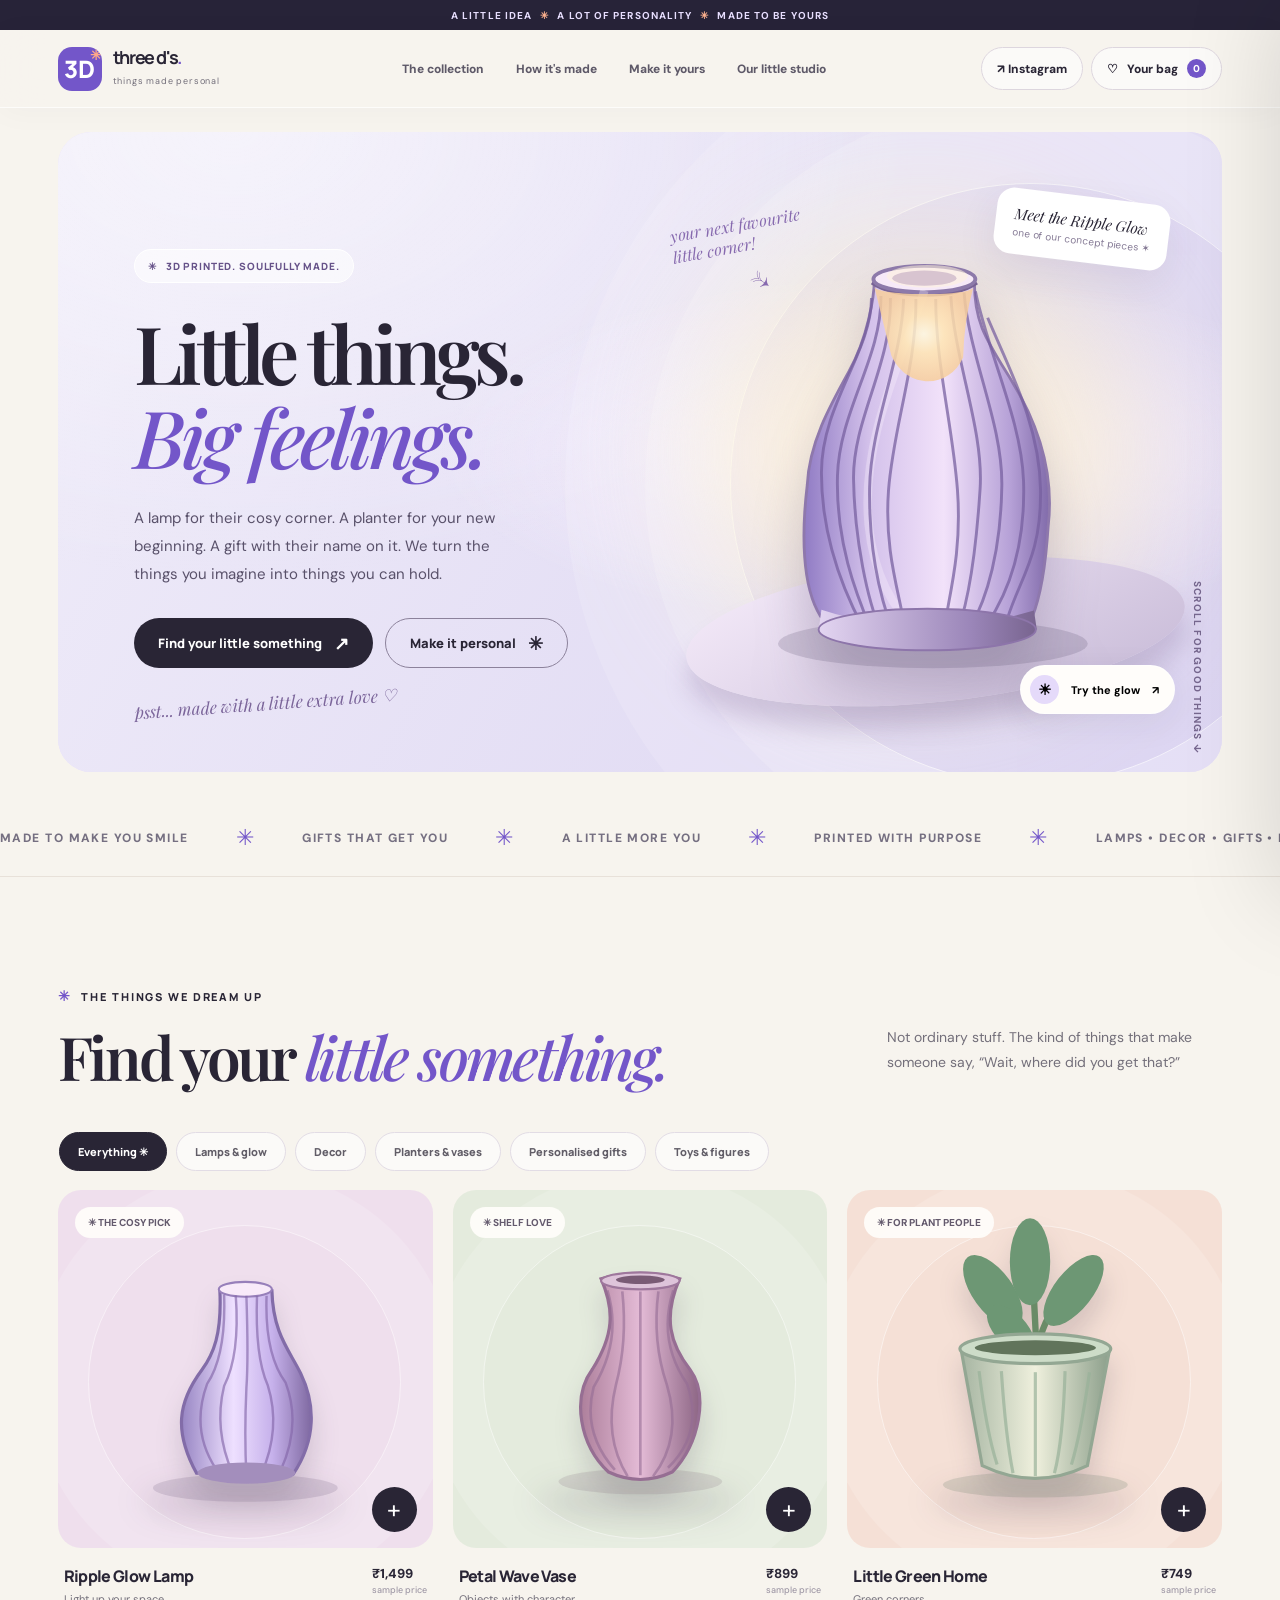
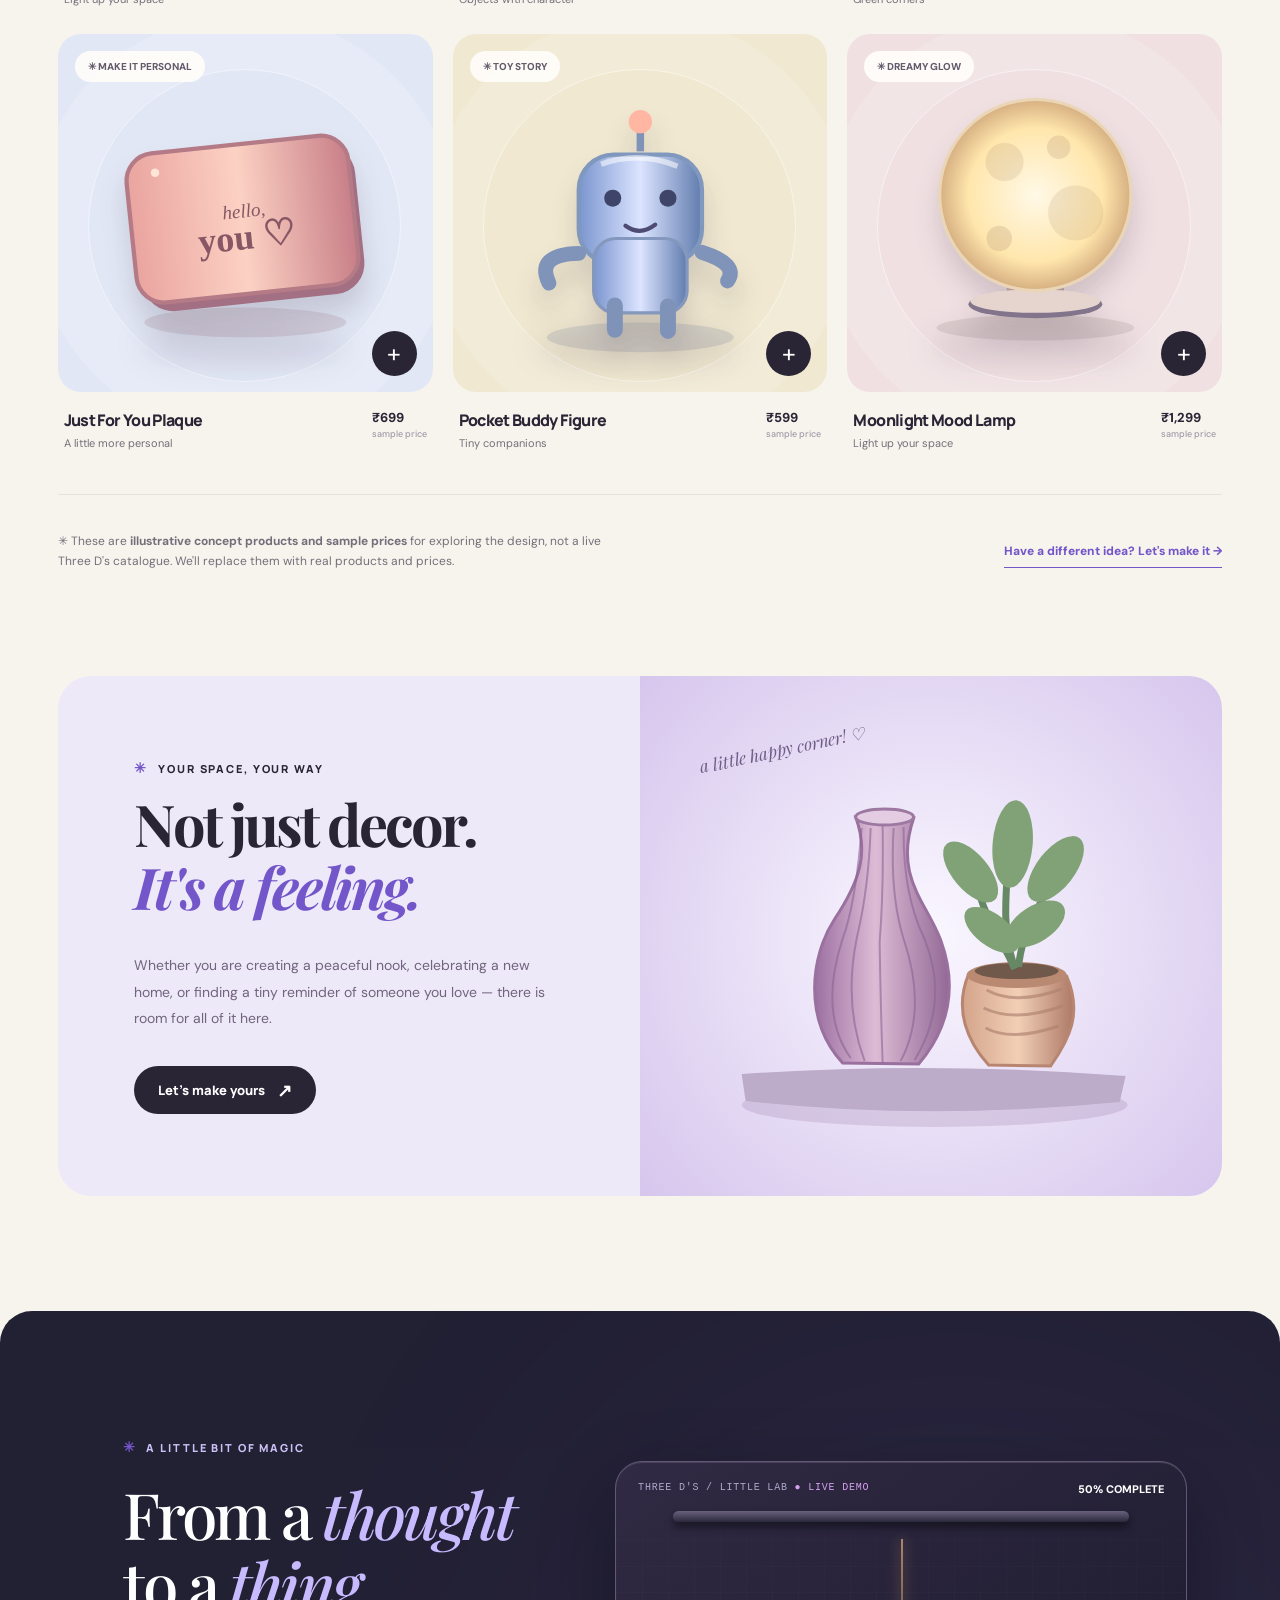
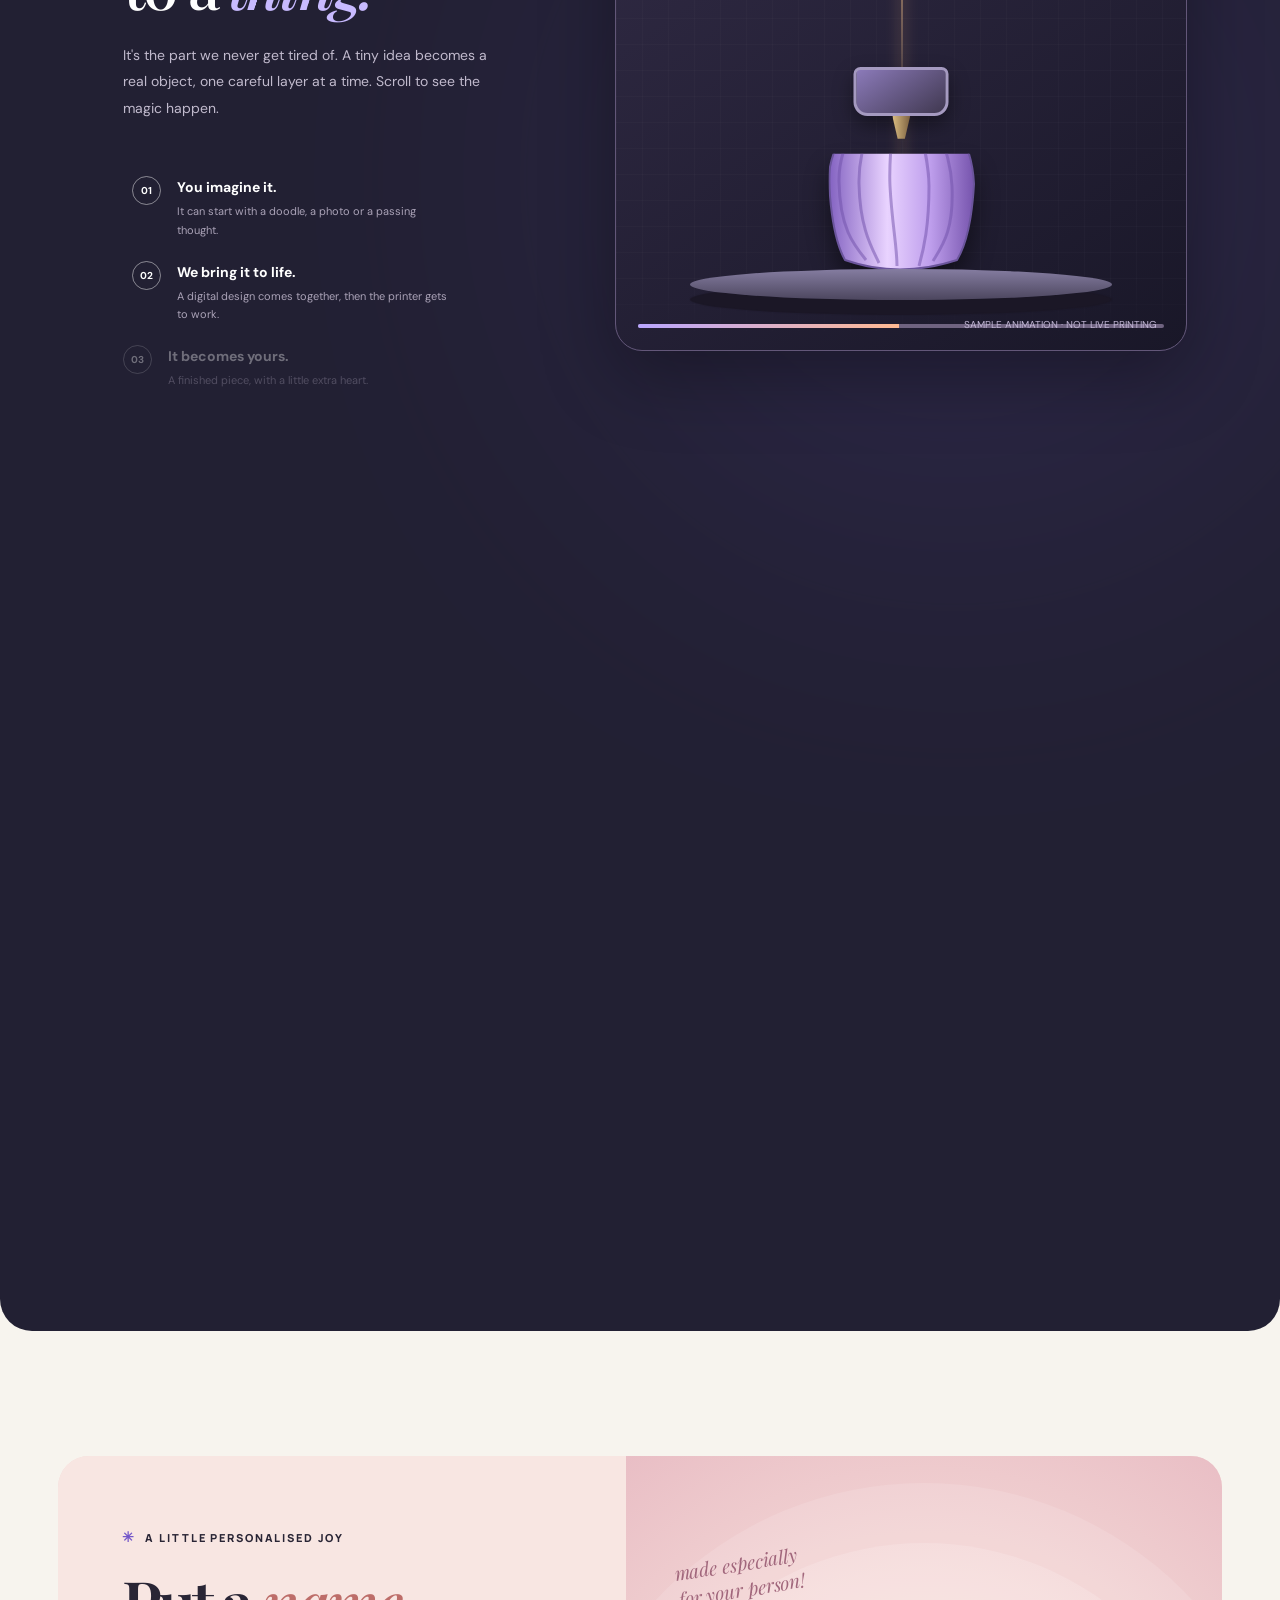
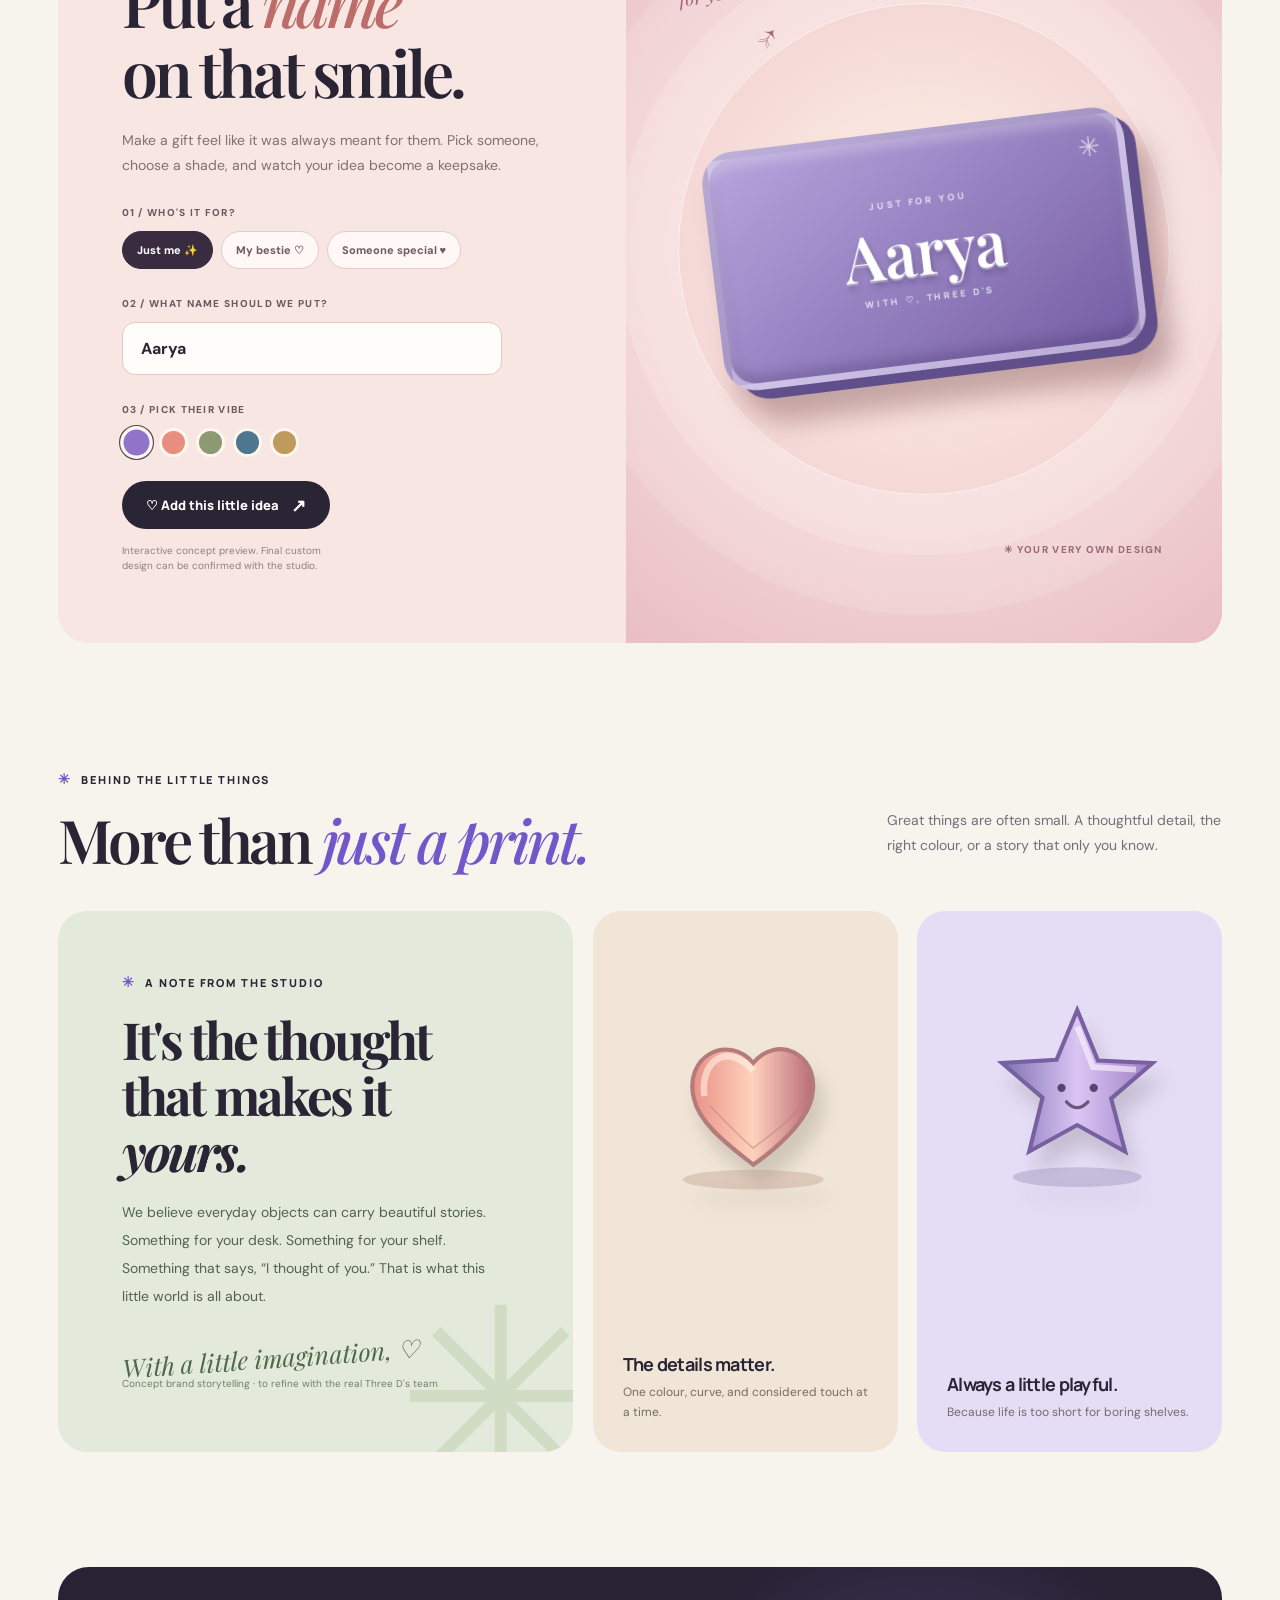
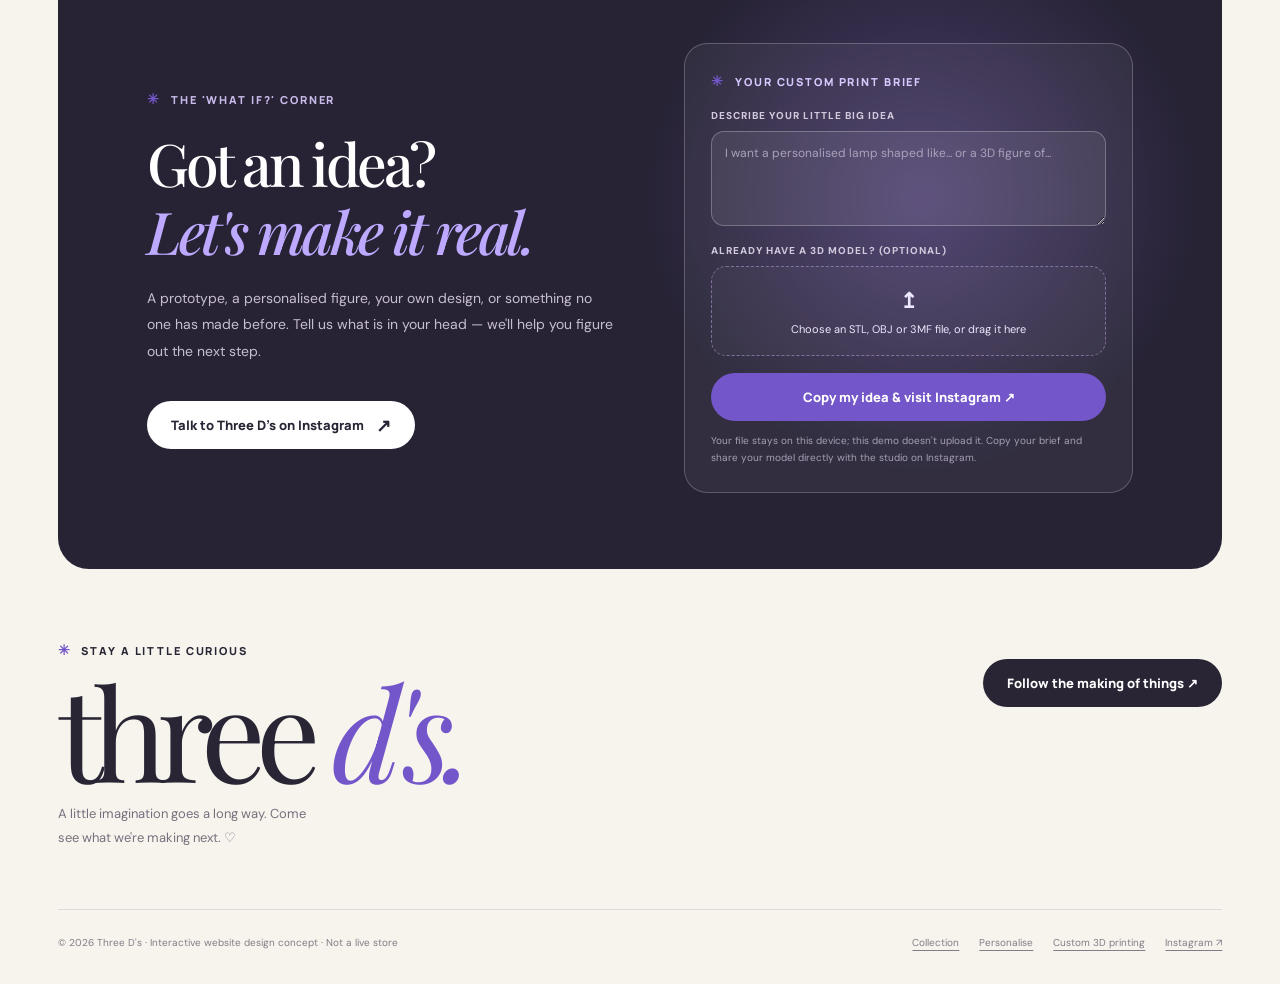
==== commit d0f023ba: "Support Pages checkout through ngrok interstitial" ====
--- a/frontend/index.html
+++ b/frontend/index.html
@@ -4,6 +4,7 @@
 <meta charset="utf-8"><meta name="viewport" content="width=device-width,initial-scale=1,viewport-fit=cover">
 <meta name="theme-color" content="#f7f4ee"><meta name="description" content="Three D's — a playful, personal design prototype for 3D-printed lamps, decor and made-for-you gifts.">
 <title>Three D's — Made for your kind of magic ✳</title>
+<link rel="icon" href="data:image/svg+xml,%3Csvg xmlns='http://www.w3.org/2000/svg' viewBox='0 0 64 64'%3E%3Crect width='64' height='64' rx='18' fill='%237356c9'/%3E%3Ctext x='32' y='42' text-anchor='middle' font-size='28' font-family='Arial' font-weight='700' fill='white'%3E3D%3C/text%3E%3C/svg%3E">
 <link rel="preconnect" href="https://fonts.googleapis.com"><link rel="preconnect" href="https://fonts.gstatic.com" crossorigin>
 <link href="https://fonts.googleapis.com/css2?family=DM+Sans:wght@400;500;600;700&family=Manrope:wght@400;500;600;700;800&family=Playfair+Display:ital,wght@0,500;0,600;0,700;1,500;1,600&display=swap" rel="stylesheet">
 <style>
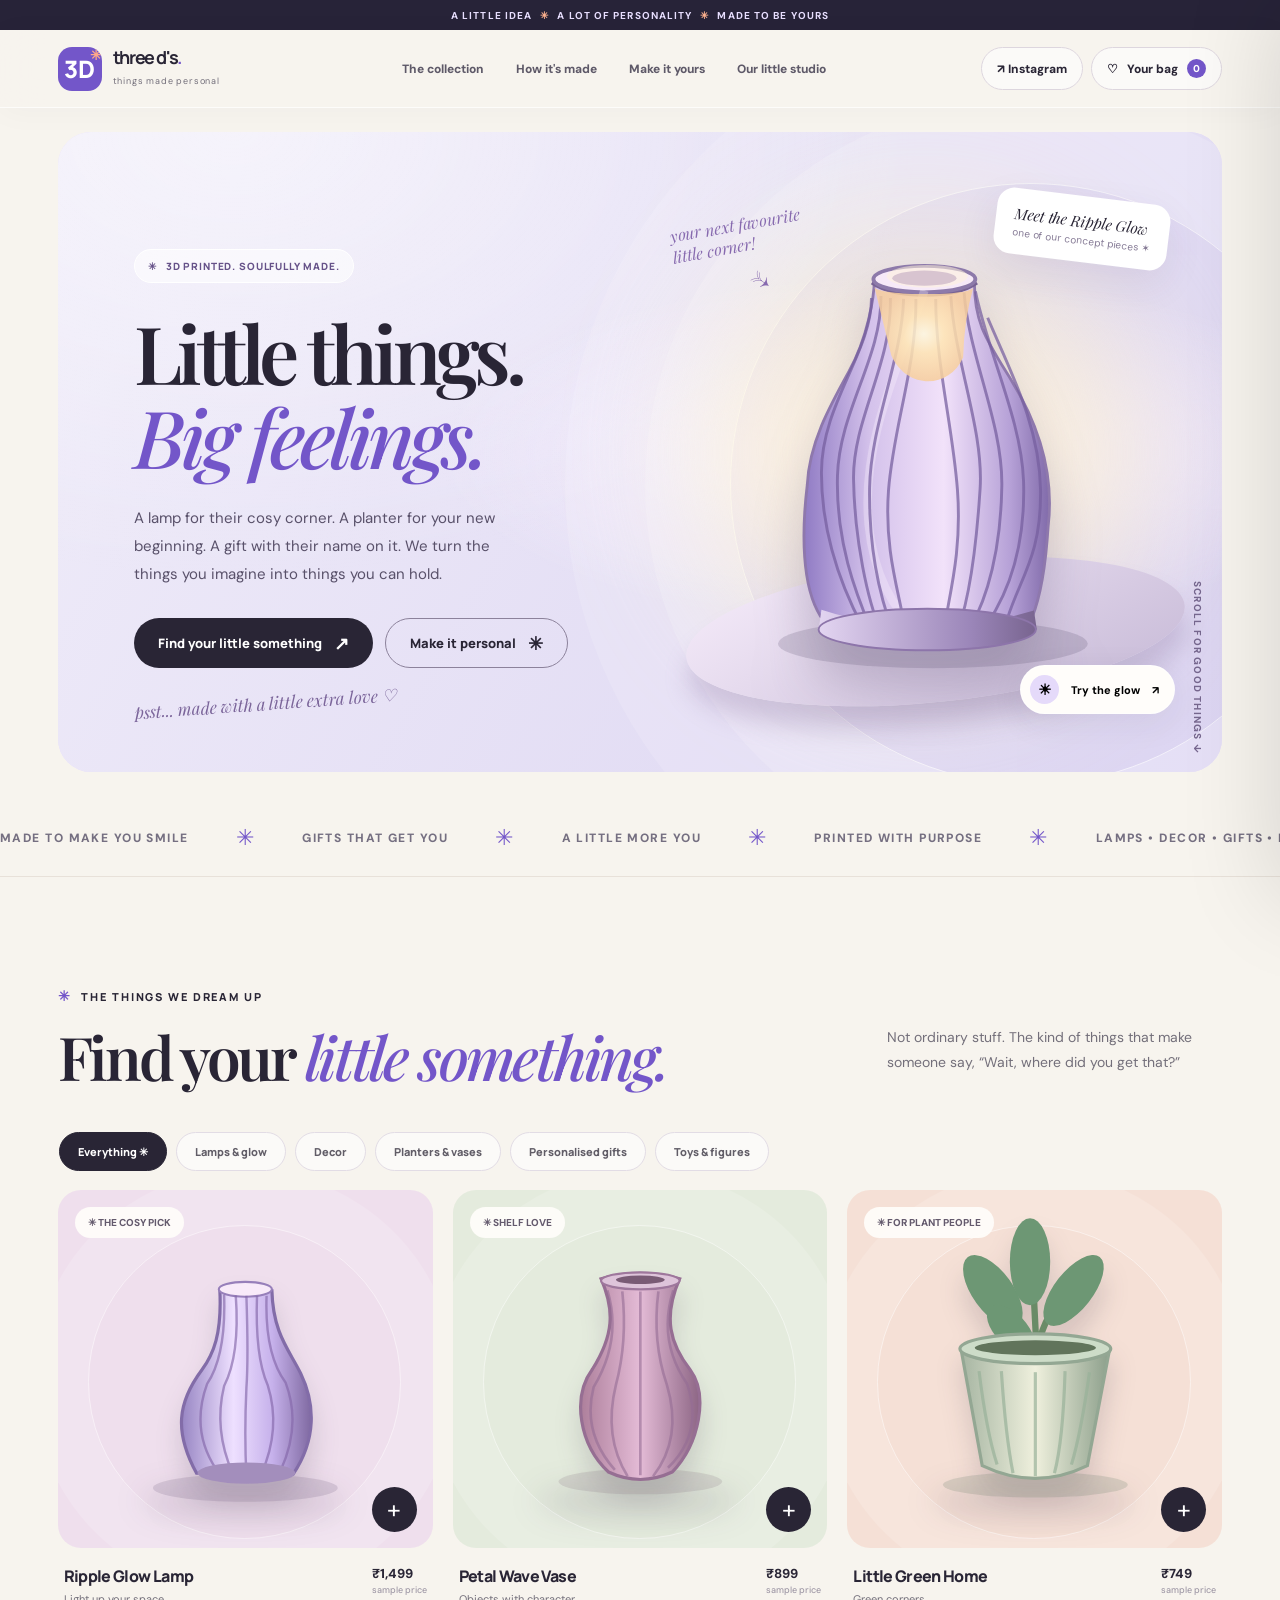
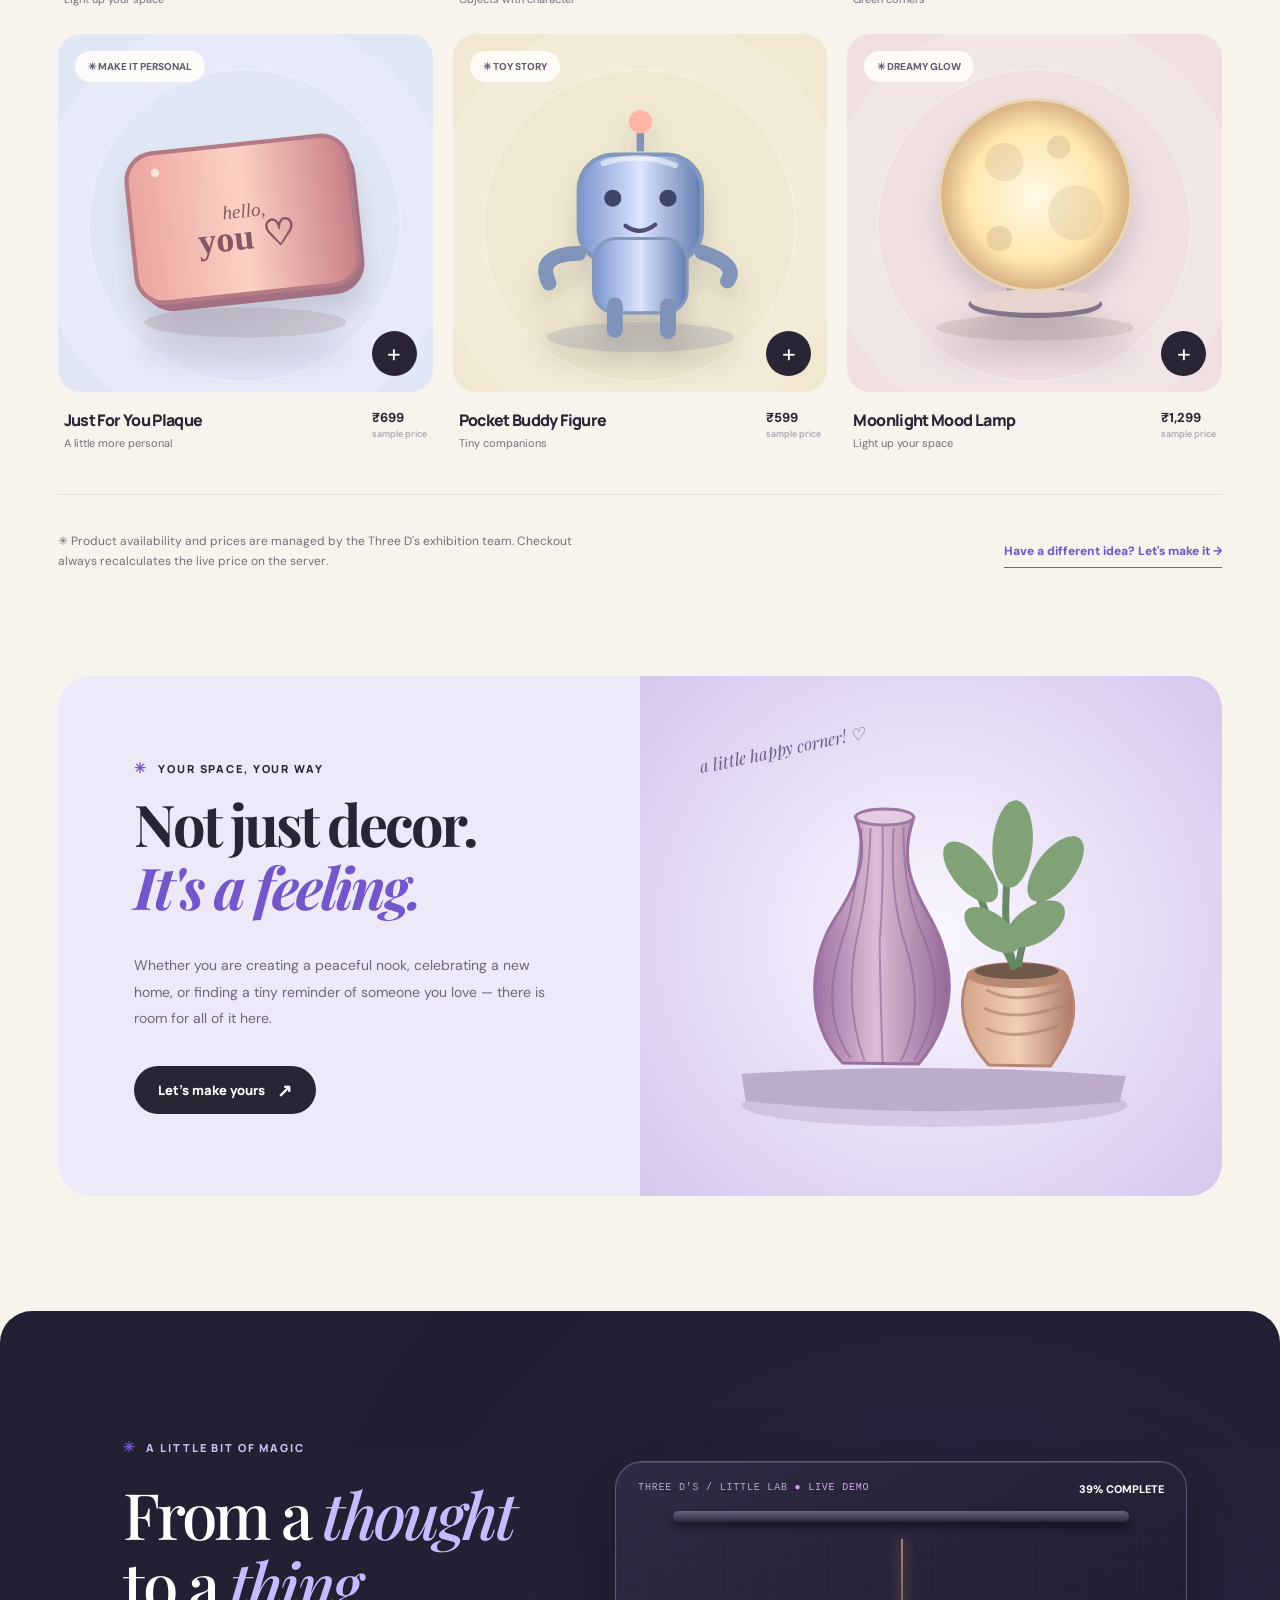
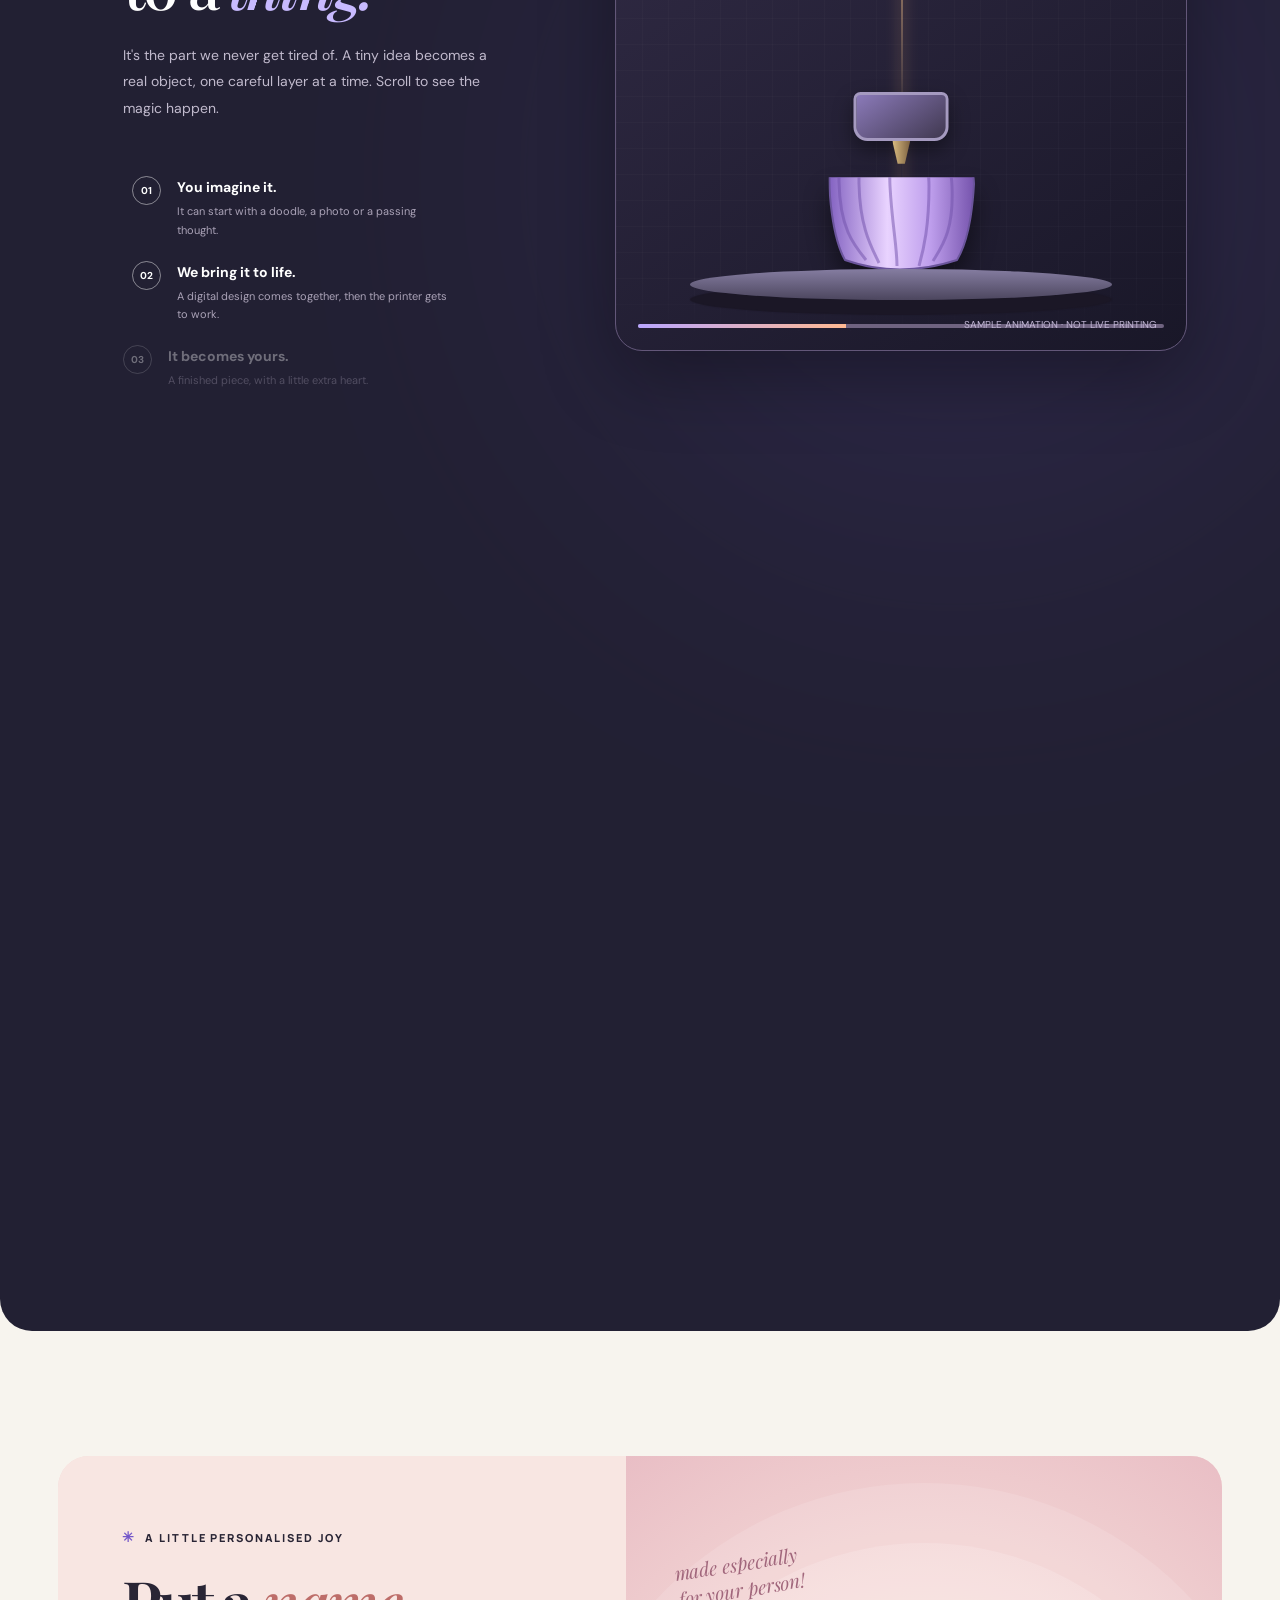
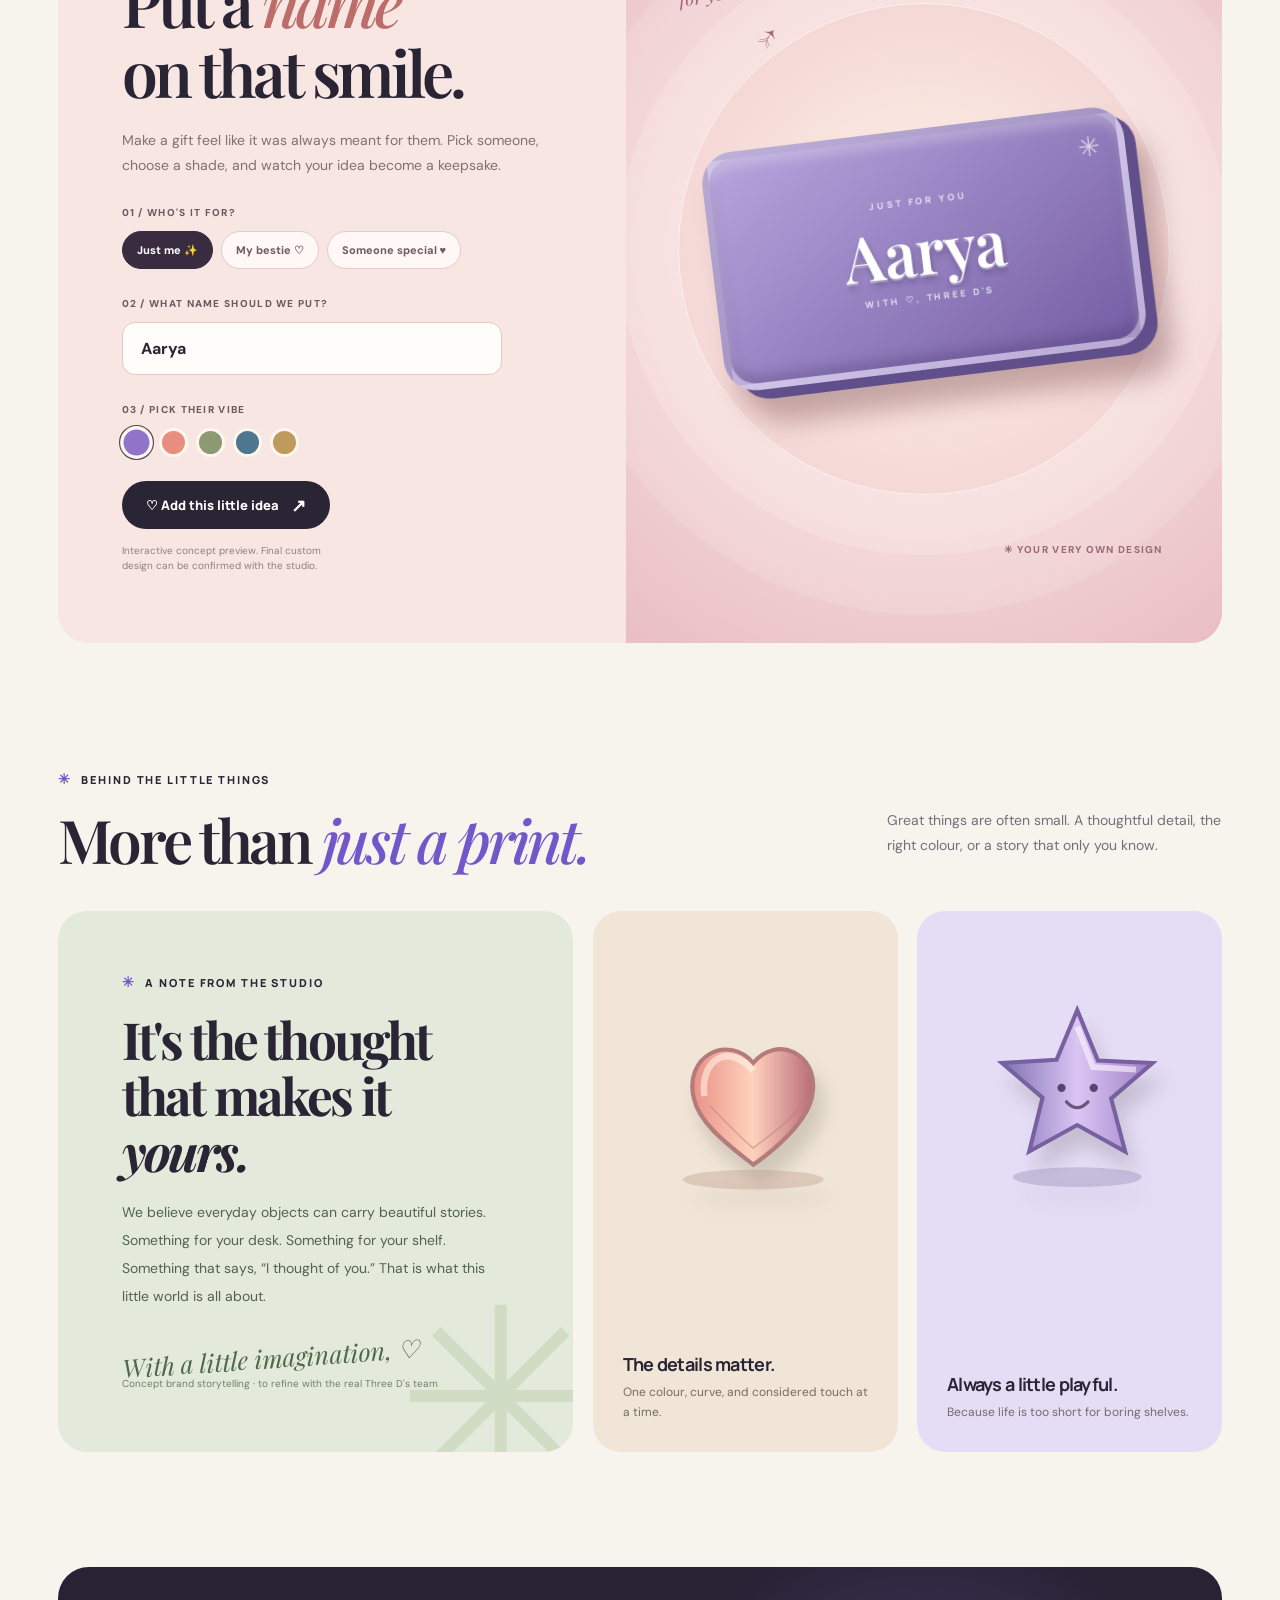
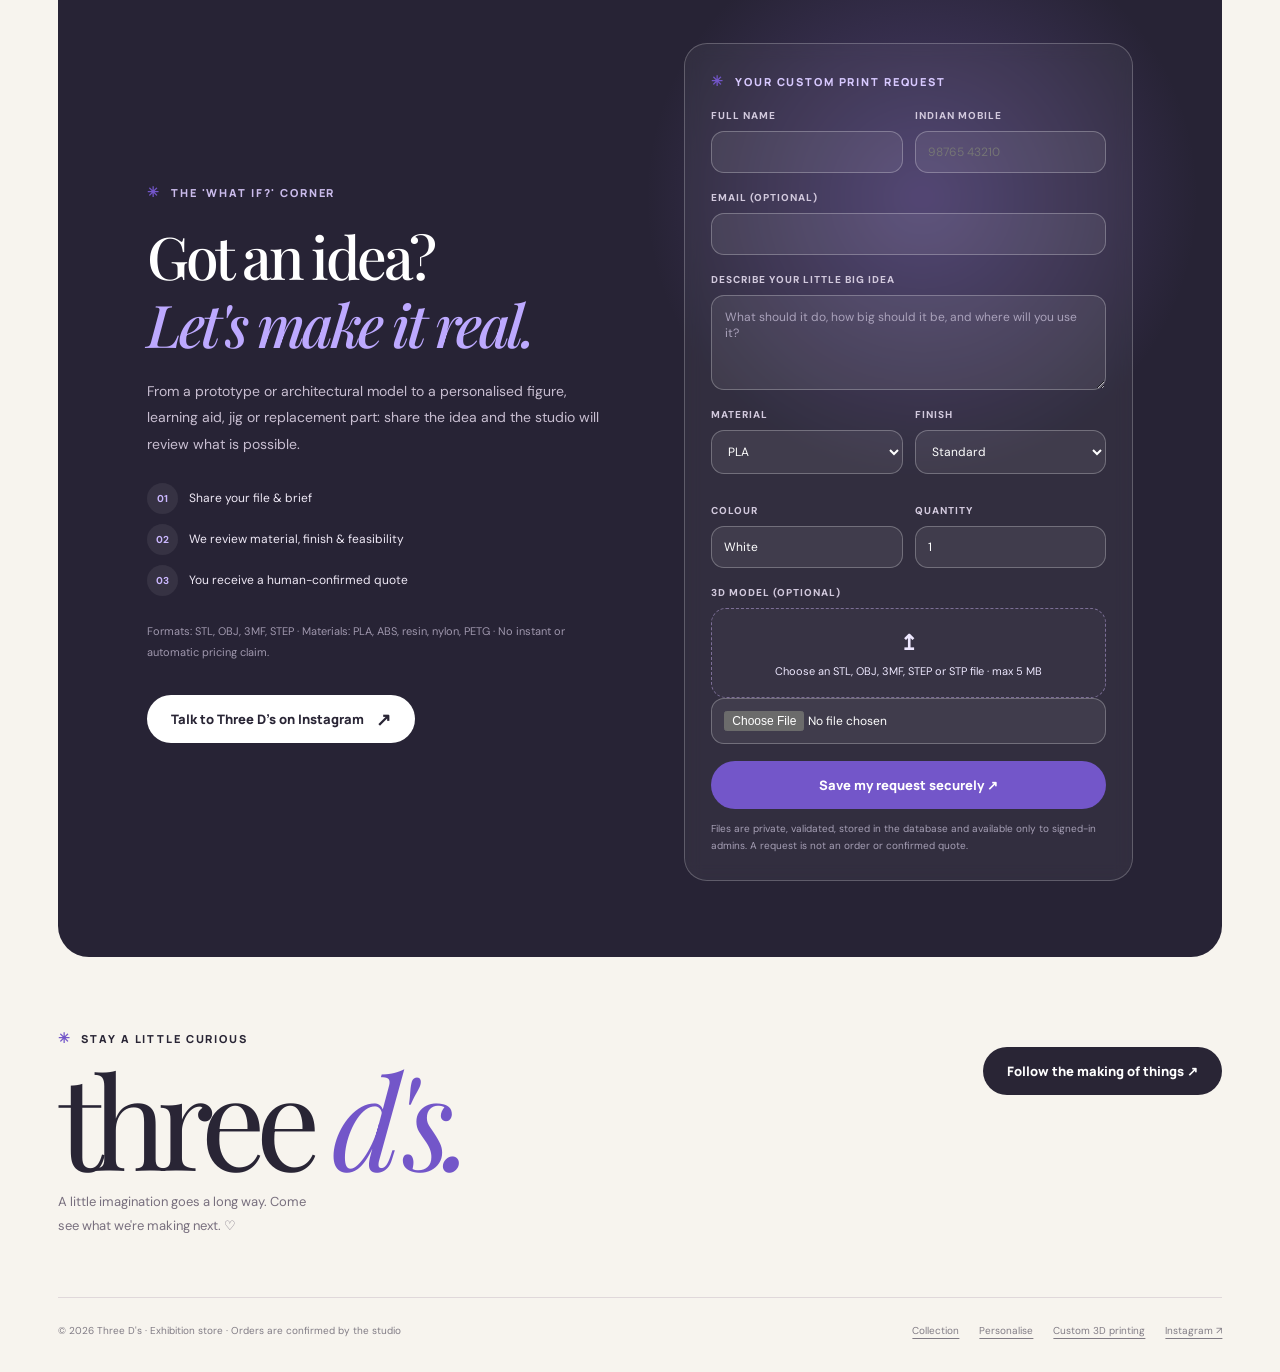
==== commit b61b49b4: "Add secure custom print request inbox" ====
--- a/frontend/index.html
+++ b/frontend/index.html
@@ -28,6 +28,7 @@
 .studio{padding-bottom:115px}.studio-grid{display:grid;grid-template-columns:.9fr 1.1fr;gap:20px}.studio-note{background:#e4eadb;border-radius:29px;padding:60px clamp(30px,5vw,75px);min-height:440px;position:relative;overflow:hidden}.studio-note:after{content:'✳';font-size:250px;line-height:1;color:#d0ddc4;position:absolute;right:-32px;bottom:-75px;z-index:0}.studio-note>*{position:relative;z-index:1}.studio-note h2{font-family:var(--serif);font-size:clamp(39px,4vw,58px);line-height:1.1;letter-spacing:-.055em;margin:19px 0}.studio-note p{font-size:14px;line-height:2;max-width:370px;color:#526252}.studio-note .signature{font-family:var(--serif);font-size:25px;font-style:italic;color:#50684a;transform:rotate(-4deg);margin-top:28px}.studio-tiles{display:grid;grid-template-columns:1fr 1fr;gap:19px}.studio-tile{background:#f0e5d6;border-radius:28px;padding:30px;position:relative;min-height:440px;overflow:hidden;display:flex;flex-direction:column;justify-content:flex-end}.studio-tile:last-child{background:#e5ddf5}.studio-tile-art{position:absolute;top:35px;left:20%;width:65%;height:56%;display:grid;place-items:center}.studio-tile-art svg{width:100%;height:100%;filter:drop-shadow(8px 18px 9px #0002);animation:heroFloat 5s ease-in-out infinite}.studio-tile h3{font-family:var(--display);font-size:18px;letter-spacing:-.04em;margin:0 0 7px}.studio-tile p{font-size:12px;color:#756b6a;line-height:1.65;margin:0;max-width:270px}
 /* request / final */
 .custom{background:#272335;border-radius:31px;padding:76px clamp(30px,7vw,100px);color:white;display:grid;grid-template-columns:1fr .94fr;gap:60px;align-items:center;position:relative;overflow:hidden}.custom:before{content:'';position:absolute;width:600px;height:600px;background:radial-gradient(#8468c961,transparent 65%);border-radius:50%;right:0;top:-70px;pointer-events:none}.custom>*{position:relative}.custom h2{font-family:var(--serif);font-size:clamp(40px,4.6vw,64px);font-weight:500;letter-spacing:-.06em;line-height:1.15;margin:20px 0}.custom h2 em{color:#bda9ff}.custom p{color:#c8bed1;font-size:14px;line-height:1.9;max-width:470px}.request-card{background:#ffffff0d;border:1px solid #ffffff3a;border-radius:23px;padding:26px;backdrop-filter:blur(8px)}.request-card label{font-size:10px;letter-spacing:.1em;font-weight:800;color:#d2c9dd;text-transform:uppercase;display:block;margin:18px 0 9px}.request-card textarea{display:block;width:100%;resize:vertical;min-height:95px;border:1px solid #ffffff44;background:#ffffff12;border-radius:13px;color:white;padding:13px;font-size:12px;outline:none}.request-card textarea::placeholder{color:#aaa2bb}.upload-zone{width:100%;border:1px dashed #b9a3df88;border-radius:15px;min-height:90px;background:#ffffff07;color:#eee8ff;padding:15px;display:flex;flex-direction:column;align-items:center;justify-content:center;gap:7px;text-align:center;font-size:11px;transition:background .2s}.upload-zone:hover,.upload-zone.drag{background:#ffffff20}.upload-zone b{font-size:21px}.request-card .btn{width:100%;margin-top:17px}.request-help{display:block;font-size:10px;color:#a7a0b6;line-height:1.7;margin-top:11px}.footer{padding:70px 0 35px}.footer-top{display:flex;align-items:start;justify-content:space-between;gap:20px;border-bottom:1px solid #e0d8da;padding-bottom:60px}.footer-big{font-family:var(--serif);font-size:clamp(53px,10vw,138px);letter-spacing:-.08em;line-height:.92;margin:12px 0}.footer-big em{color:var(--primary)}.footer-note{max-width:250px;font-size:13px;color:#786f7e;line-height:1.8}.footer-bottom{display:flex;justify-content:space-between;gap:18px;align-items:center;padding-top:26px;color:#817c85;font-size:10px}.footer-bottom a{text-decoration:underline;text-underline-offset:4px}.foot-links{display:flex;gap:20px;flex-wrap:wrap}
+.request-card input,.request-card select{display:block;width:100%;border:1px solid #ffffff44;background:#ffffff12;border-radius:13px;color:white;padding:12px;font-size:12px;outline:none;color-scheme:dark}.request-card option{background:#272335}.request-grid{display:grid;grid-template-columns:1fr 1fr;gap:12px}.service-steps{display:grid;gap:10px;margin:25px 0}.service-steps span{display:flex;align-items:center;gap:11px;color:#eee8f5;font-size:12px}.service-steps b{display:grid;place-items:center;width:31px;height:31px;border-radius:50%;background:#ffffff12;color:#cbb8ff;font-size:10px}.custom .service-note{font-size:11px;color:#9f97ad}.request-help.success-note{color:#bbefc2}.request-help.error-note{color:#ffb9b9}@media(max-width:440px){.request-grid{grid-template-columns:1fr}}
 /* drawer, overlay, toasts and config */
 .overlay{position:fixed;inset:0;background:#17111d99;z-index:80;opacity:0;pointer-events:none;transition:opacity .35s;backdrop-filter:blur(5px)}.overlay.show{opacity:1;pointer-events:auto}.drawer{position:fixed;right:0;top:0;bottom:0;width:min(100%,490px);background:#fcfaf5;z-index:90;transform:translateX(103%);transition:transform .6s cubic-bezier(.22,.8,.18,1);display:flex;flex-direction:column;box-shadow:-20px 0 90px #0002}.drawer.show{transform:translateX(0)}.drawer-head{display:flex;align-items:start;justify-content:space-between;padding:35px 32px 23px;border-bottom:1px solid var(--line)}.drawer-head h2{font-family:var(--serif);font-size:36px;letter-spacing:-.045em;margin:7px 0 0}.close{height:39px;width:39px;border-radius:50%;background:#eee8ed;border:0;font-size:23px}.drawer-items{flex:1;overflow:auto;padding:25px 32px}.cart-item{display:flex;gap:18px;border-bottom:1px solid var(--line);padding-bottom:22px;margin-bottom:22px}.cart-thumbnail{width:90px;height:95px;flex:none;border-radius:13px;background:#e9dff4;display:grid;place-items:center}.cart-thumbnail svg{width:90%;height:90%}.cart-info{flex:1;min-width:0}.cart-info strong{display:block;font-size:13px;margin-top:5px}.cart-info small{font-size:10px;color:#857d89;display:block;margin:6px 0}.cart-line{display:flex;justify-content:space-between;align-items:center;margin-top:14px}.qty{display:flex;align-items:center;gap:11px;border:1px solid var(--line);border-radius:100px;padding:5px}.qty button{background:none;border:none;width:24px;height:24px;border-radius:50%}.cart-price{font-weight:800;font-size:12px}.empty{padding:70px 5px;text-align:center}.empty .empty-star{font-size:85px;color:var(--primary);display:block;animation:heroFloat 4s infinite}.empty h3{font-family:var(--serif);font-size:29px;letter-spacing:-.03em}.empty p{font-size:13px;color:var(--muted);line-height:1.8}.drawer-foot{padding:25px 32px 30px;border-top:1px solid var(--line)}.total{display:flex;justify-content:space-between;font-size:15px;font-weight:800;margin-bottom:8px}.drawer-foot small{display:block;font-size:10px;color:var(--muted);margin-bottom:17px;line-height:1.6}.drawer-foot .btn{width:100%}.toast{position:fixed;bottom:23px;left:50%;z-index:115;transform:translate(-50%,50px);opacity:0;background:var(--ink);color:white;border-radius:100px;font-size:12px;font-weight:800;padding:14px 23px;pointer-events:none;box-shadow:0 12px 32px #0003;transition:transform .4s,opacity .4s;max-width:calc(100% - 20px);text-align:center}.toast.show{opacity:1;transform:translate(-50%,0)}.brand-settings{position:fixed;bottom:22px;left:22px;z-index:55;background:#fff;box-shadow:0 10px 45px #2f244030;border:1px solid #e9e0ed;border-radius:18px;padding:18px;width:290px;display:none}.brand-settings.open{display:block}.brand-settings h3{margin:0 0 7px;font-size:15px}.brand-settings p{font-size:11px;color:var(--muted);line-height:1.6}.brand-settings .setting-line{display:flex;gap:14px;align-items:center;justify-content:space-between;margin:12px 0;font-size:11px;font-weight:800}.brand-settings input[type=color]{border:none;width:42px;height:31px;background:none;padding:0;cursor:pointer}.brand-settings .btn{width:100%;padding:10px 12px;font-size:11px}.brand-control{position:fixed;bottom:16px;left:18px;z-index:54;border:1px solid #ded1e4;background:#fffefa;color:#4d4054;box-shadow:0 8px 28px #2f24401f;border-radius:99px;font-family:var(--display);font-weight:800;font-size:10px;padding:11px 14px}.brand-settings.open+.brand-control{bottom:300px}.modal{position:fixed;inset:50% auto auto 50%;width:min(94vw,800px);max-height:92vh;overflow:auto;background:#fffdfa;border-radius:26px;z-index:95;transform:translate(-50%,-45%) scale(.94);opacity:0;pointer-events:none;transition:transform .4s,opacity .3s;box-shadow:0 20px 90px #0d081144}.modal.show{opacity:1;pointer-events:auto;transform:translate(-50%,-50%) scale(1)}.modal-inner{display:grid;grid-template-columns:1fr 1fr}.modal-image{background:#e9dff0;min-height:395px;display:grid;place-items:center;position:relative}.modal-image svg{max-width:90%;width:80%;height:auto}.modal-body{padding:45px 35px}.modal-body h2{font-family:var(--serif);font-size:39px;line-height:1.1;letter-spacing:-.045em;margin:14px 0}.modal-body p{font-size:13px;color:#6e6874;line-height:1.8}.modal-body .btn{margin-top:25px}.modal-close{position:absolute;right:16px;top:16px;z-index:2}.modal-dets{display:flex;justify-content:space-between;gap:15px;border-top:1px solid var(--line);border-bottom:1px solid var(--line);padding:17px 0;font-size:12px;margin-top:24px}.modal-dets strong{font-size:17px}.scroll-progress{position:fixed;top:0;left:0;width:0%;height:3px;background:var(--primary);z-index:110;pointer-events:none;transition:width .1s}.cursor-spark{position:fixed;pointer-events:none;z-index:130;font-size:16px;color:var(--primary);animation:spark .7s ease forwards}@keyframes spark{to{opacity:0;transform:translateY(-25px) rotate(100deg) scale(.3)}}
 @media(max-width:1050px){.navlinks{gap:17px}.hero-title{font-size:clamp(50px,6.5vw,74px)}.hero-panel{min-height:585px}.hero-art{min-height:500px}.hero-copy{padding-left:45px}.process-info{padding-left:35px}.studio-grid{grid-template-columns:1fr}.studio-note{min-height:310px}.studio-tile{min-height:330px}}
@@ -56,14 +57,14 @@
 <div class="marquee" aria-hidden="true"><div class="marquee-track" id="marqueeTrack">MADE TO MAKE YOU SMILE <b>✳</b> GIFTS THAT GET YOU <b>✳</b> A LITTLE MORE YOU <b>✳</b> PRINTED WITH PURPOSE <b>✳</b> LAMPS • DECOR • GIFTS • FIGURES <b>✳</b> MADE TO MAKE YOU SMILE <b>✳</b> GIFTS THAT GET YOU <b>✳</b> A LITTLE MORE YOU <b>✳</b> PRINTED WITH PURPOSE <b>✳</b> LAMPS • DECOR • GIFTS • FIGURES <b>✳</b></div></div>
 <section id="shop" class="shop container"><div class="section-header reveal"><div><span class="tag">THE THINGS WE DREAM UP</span><h2>Find your <em>little something.</em></h2></div><p>Not ordinary stuff. The kind of things that make someone say, “Wait, where did you get that?”</p></div>
 <div class="filterbar" id="filters" role="group" aria-label="Filter collection"><button class="chip active" data-filter="all">Everything ✳</button><button class="chip" data-filter="lamps">Lamps & glow</button><button class="chip" data-filter="decor">Decor</button><button class="chip" data-filter="planters">Planters & vases</button><button class="chip" data-filter="gifts">Personalised gifts</button><button class="chip" data-filter="figures">Toys & figures</button></div>
-<div class="products" id="productGrid"></div><div class="shop-footer"><p>✳ These are <strong>illustrative concept products and sample prices</strong> for exploring the design, not a live Three D's catalogue. We'll replace them with real products and prices.</p><a href="#custom" class="textlink">Have a different idea? Let's make it →</a></div></section>
+<div class="products" id="productGrid"></div><div class="shop-footer"><p>✳ Product availability and prices are managed by the Three D's exhibition team. Checkout always recalculates the live price on the server.</p><a href="#custom" class="textlink">Have a different idea? Let's make it →</a></div></section>
 <section class="feature container reveal"><div class="feature-left"><span class="tag">YOUR SPACE, YOUR WAY</span><h2>Not just decor.<br><em>It's a feeling.</em></h2><p>Whether you are creating a peaceful nook, celebrating a new home, or finding a tiny reminder of someone you love — there is room for all of it here.</p><a href="#personalize" class="btn btn-primary">Let's make yours <span class="arrow">↗</span></a></div><div class="feature-art"><div class="feature-hand">a little happy corner! ♡</div><svg viewBox="0 0 520 500" role="img" aria-label="Illustrated vase and decorative planter on a shelf"><defs><linearGradient id="va" x1="0" x2="1"><stop stop-color="#9c70a1"/><stop offset=".45" stop-color="#ddbbd5"/><stop offset="1" stop-color="#926995"/></linearGradient><linearGradient id="pot" x1="0" x2="1"><stop stop-color="#d3a48a"/><stop offset=".5" stop-color="#f2cfb6"/><stop offset="1" stop-color="#ad7966"/></linearGradient></defs><ellipse cx="263" cy="419" rx="193" ry="22" fill="#7e598d" opacity=".18"/><path d="M70 388 Q260 375 454 390 L448 416 Q255 435 74 415Z" fill="#bcabc9"/><path d="M171 377 C131 333 139 270 163 233 C189 194 197 166 184 131 L242 132 C222 191 255 216 269 254 C288 306 274 346 247 378Z" fill="url(#va)" stroke="#99709e" stroke-width="3"/><ellipse cx="213" cy="131" rx="29" ry="8" fill="#e4cde3" stroke="#9d79a2" stroke-width="3"/><g stroke="#8b6595" fill="none" stroke-width="2" opacity=".6"><path d="M190 142 Q185 207 174 244 Q145 324 179 372"/><path d="M199 142 Q197 201 186 248 Q171 316 193 375"/><path d="M211 140 Q212 207 208 256 Q209 320 211 377"/><path d="M222 142 Q218 208 232 253 Q256 324 229 375"/><path d="M232 141 Q231 207 252 251 Q279 315 243 374"/></g><path d="M317 379 C296 356 282 324 297 288 Q343 280 395 290 C411 327 398 353 379 380Z" fill="url(#pot)" stroke="#b78570" stroke-width="3"/><ellipse cx="345" cy="289" rx="50" ry="13" fill="#b98972"/><ellipse cx="345" cy="285" rx="42" ry="8" fill="#70594a"/><path d="M343 283 C331 252 303 222 304 178 M347 281 C350 239 379 206 389 173 M342 279 C327 232 338 190 337 153" fill="none" stroke="#668865" stroke-width="7"/><g fill="#80a276"><ellipse cx="299" cy="186" rx="18" ry="37" transform="rotate(-40 299 186)"/><ellipse cx="384" cy="183" rx="19" ry="39" transform="rotate(38 384 183)"/><ellipse cx="341" cy="158" rx="20" ry="44" transform="rotate(5 341 158)"/><ellipse cx="364" cy="238" rx="18" ry="33" transform="rotate(57 364 238)"/><ellipse cx="320" cy="244" rx="16" ry="32" transform="rotate(-53 320 244)"/></g><path d="M315 304 Q344 320 390 303 M312 322 Q343 337 391 320 M314 342 Q340 356 387 340" fill="none" stroke="#ae826f" opacity=".65" stroke-width="3"/></svg></div></section>
 <section id="how" class="process"><div class="container process-inner" id="processInner"><div class="process-info"><span class="tag">A LITTLE BIT OF MAGIC</span><h2>From a <em>thought</em><br>to a <em>thing.</em></h2><p>It's the part we never get tired of. A tiny idea becomes a real object, one careful layer at a time. Scroll to see the magic happen.</p><div class="process-steps"><div class="process-step active" data-stage="0"><b>01</b><div><strong>You imagine it.</strong><small>It can start with a doodle, a photo or a passing thought.</small></div></div><div class="process-step" data-stage="1"><b>02</b><div><strong>We bring it to life.</strong><small>A digital design comes together, then the printer gets to work.</small></div></div><div class="process-step" data-stage="2"><b>03</b><div><strong>It becomes yours.</strong><small>A finished piece, with a little extra heart.</small></div></div></div></div><div class="printer-stage"><div class="printer-screen" id="printerScreen"><div class="printer-status">THREE D'S / LITTLE LAB <span style="color:#d5a2ee">● LIVE DEMO</span></div><div class="printer-percent"><span id="printPercent">0</span>% COMPLETE</div><div class="printer-rail"></div><div class="printer-beam"></div><div class="printhead" id="printHead"><div class="carriage"></div><div class="nozzle"></div></div><div class="printer-model" id="printerModel"><svg viewBox="0 0 240 250" role="img" aria-label="A vase appearing layer by layer"><defs><linearGradient id="processGrad" x1="0" x2="1"><stop stop-color="#8463c2"/><stop offset=".4" stop-color="#e9d3ff"/><stop offset=".7" stop-color="#be9eec"/><stop offset="1" stop-color="#7654ad"/></linearGradient></defs><g class="build"><path d="M80 25 Q120 11 160 25 C160 57 155 69 165 89 C175 110 191 123 193 164 Q190 217 176 240 Q118 259 64 240 C51 217 47 170 49 147 C54 120 71 100 78 77 C84 53 80 39 80 25Z" fill="url(#processGrad)" stroke="#6b559c" stroke-width="2"/><ellipse cx="120" cy="26" rx="40" ry="10" fill="#c6aced" stroke="#7652a8" stroke-width="3"/><ellipse cx="120" cy="26" rx="26" ry="5" fill="#61468d"/><path d="M88 37 C90 95 57 116 58 162 S72 224 85 240 M102 36 C99 96 77 119 78 164 S91 228 98 243 M116 36 C115 98 107 128 109 166 S116 226 116 246 M131 37 C130 97 148 126 148 166 S143 228 138 246 M144 37 C144 96 169 121 171 166 S161 226 152 241" fill="none" stroke="#7150aa" stroke-width="3" opacity=".5"/></g></svg></div><div class="printer-bed"></div><div class="printer-progress"></div><div class="printer-caption">SAMPLE ANIMATION · NOT LIVE PRINTING</div></div></div></div></section>
 <section id="personalize" class="personalize container"><div class="personalize-card reveal"><div class="personal-left"><span class="tag">A LITTLE PERSONALISED JOY</span><h2>Put a <em>name</em><br>on that smile.</h2><p>Make a gift feel like it was always meant for them. Pick someone, choose a shade, and watch your idea become a keepsake.</p><span class="form-label">01 / Who's it for?</span><div class="person-buttons" id="personButtons"><button class="person-button active" data-person="You">Just me ✨</button><button class="person-button" data-person="Friend">My bestie ♡</button><button class="person-button" data-person="Special">Someone special ♥</button></div><label class="form-label" for="giftName">02 / What name should we put?</label><input class="name-input" id="giftName" value="Aarya" maxlength="16" placeholder="Your favourite name"><span class="form-label">03 / Pick their vibe</span><div class="swatches" id="giftSwatches"><button class="swatch active" data-gift="#9074ca" style="--swatch:#9074ca" aria-label="Lavender" title="Lavender"></button><button class="swatch" data-gift="#e88e80" style="--swatch:#e88e80" aria-label="Peach" title="Peach"></button><button class="swatch" data-gift="#8b9a72" style="--swatch:#8b9a72" aria-label="Sage" title="Sage"></button><button class="swatch" data-gift="#4d778f" style="--swatch:#4d778f" aria-label="Ocean" title="Ocean"></button><button class="swatch" data-gift="#bf9a5d" style="--swatch:#bf9a5d" aria-label="Honey" title="Honey"></button></div><div class="personal-actions"><button class="btn btn-primary" id="giftAdd">♡ Add this little idea <span class="arrow">↗</span></button><small>Interactive concept preview. Final custom design can be confirmed with the studio.</small></div></div><div class="personal-right"><div class="preview-caption">made especially<br>for your person!</div><div class="gift-preview" id="giftPreview"><div class="gift-back"></div><div class="gift-front" id="giftFront"><small>JUST FOR YOU</small><strong id="giftPreviewName">Aarya</strong><small>WITH ♡, THREE D'S</small></div></div><div class="preview-caption2">✳ YOUR VERY OWN DESIGN</div></div></div></section>
 <section id="studio" class="studio container"><div class="section-header reveal"><div><span class="tag">BEHIND THE LITTLE THINGS</span><h2>More than <em>just a print.</em></h2></div><p>Great things are often small. A thoughtful detail, the right colour, or a story that only you know.</p></div><div class="studio-grid"><div class="studio-note reveal"><span class="tag">A NOTE FROM THE STUDIO</span><h2>It's the thought<br>that makes it <em>yours.</em></h2><p>We believe everyday objects can carry beautiful stories. Something for your desk. Something for your shelf. Something that says, “I thought of you.” That is what this little world is all about.</p><div class="signature">With a little imagination, ♡</div><small style="font-size:10px;color:#6d8067">Concept brand storytelling · to refine with the real Three D's team</small></div><div class="studio-tiles"><div class="studio-tile reveal"><div class="studio-tile-art"><svg viewBox="0 0 240 260" aria-label="Illustrated 3D printed charm"><defs><linearGradient id="heartGrad" x1="0" x2="1"><stop stop-color="#e99186"/><stop offset=".5" stop-color="#ffd2bc"/><stop offset="1" stop-color="#b96c7a"/></linearGradient></defs><ellipse cx="120" cy="229" rx="85" ry="12" fill="#b4897a" opacity=".3"/><path d="M120 88 C89 52 36 80 48 130 C55 164 98 193 120 211 C143 195 189 158 192 123 C198 77 149 53 120 88Z" fill="url(#heartGrad)" stroke="#b37b79" stroke-width="5"/><path d="M120 97 C86 60 55 89 61 128" fill="none" stroke="#fff2e7" stroke-width="8" opacity=".6"/><path d="M68 140 C89 162 107 181 120 191 C140 175 175 152 180 132" fill="none" stroke="#b97e7e" stroke-width="2" opacity=".5"/></svg></div><h3>The details matter.</h3><p>One colour, curve, and considered touch at a time.</p></div><div class="studio-tile reveal"><div class="studio-tile-art"><svg viewBox="0 0 240 260" aria-label="Illustrated 3D printed star-shaped figurine"><defs><linearGradient id="starGrad" x1="0" x2="1"><stop stop-color="#7f70b2"/><stop offset=".5" stop-color="#dbc5f4"/><stop offset="1" stop-color="#9c7ec4"/></linearGradient></defs><ellipse cx="120" cy="226" rx="78" ry="12" fill="#6b5b93" opacity=".25"/><path d="M120 24 L145 85 L211 88 L161 131 L178 195 L120 163 L62 195 L78 130 L29 88 L95 84Z" fill="url(#starGrad)" stroke="#7761a0" stroke-width="5"/><path d="M120 44 L139 93 L191 96" fill="none" stroke="#fff7ff" stroke-width="7" opacity=".6"/><circle cx="101" cy="118" r="5" fill="#5b456e"/><circle cx="140" cy="118" r="5" fill="#5b456e"/><path d="M107 135 Q120 149 133 135" stroke="#6c567d" stroke-width="4" fill="none" stroke-linecap="round"/></svg></div><h3>Always a little playful.</h3><p>Because life is too short for boring shelves.</p></div></div></div></section>
-<section id="custom" class="custom container reveal"><div><span class="tag" style="color:#cabbeb">THE 'WHAT IF?' CORNER</span><h2>Got an idea?<br><em>Let's make it real.</em></h2><p>A prototype, a personalised figure, your own design, or something no one has made before. Tell us what is in your head — we'll help you figure out the next step.</p><a href="https://www.instagram.com/threeds_india/" target="_blank" rel="noopener" class="btn btn-light" style="margin-top:22px">Talk to Three D's on Instagram <span class="arrow">↗</span></a></div><div class="request-card"><span class="tag" style="color:#d8c9ff">YOUR CUSTOM PRINT BRIEF</span><label for="ideaText">Describe your little big idea</label><textarea id="ideaText" placeholder="I want a personalised lamp shaped like... or a 3D figure of..."></textarea><label>Already have a 3D model? (optional)</label><button class="upload-zone" id="uploadZone"><b>↥</b><span id="uploadText">Choose an STL, OBJ or 3MF file, or drag it here</span></button><input type="file" id="modelFile" accept=".stl,.obj,.3mf" hidden><button id="copyBrief" class="btn btn-lilac">Copy my idea & visit Instagram ↗</button><span class="request-help">Your file stays on this device; this demo doesn't upload it. Copy your brief and share your model directly with the studio on Instagram.</span></div></section>
+<section id="custom" class="custom container reveal"><div><span class="tag" style="color:#cabbeb">THE 'WHAT IF?' CORNER</span><h2>Got an idea?<br><em>Let's make it real.</em></h2><p>From a prototype or architectural model to a personalised figure, learning aid, jig or replacement part: share the idea and the studio will review what is possible.</p><div class="service-steps"><span><b>01</b> Share your file & brief</span><span><b>02</b> We review material, finish & feasibility</span><span><b>03</b> You receive a human-confirmed quote</span></div><p class="service-note">Formats: STL, OBJ, 3MF, STEP · Materials: PLA, ABS, resin, nylon, PETG · No instant or automatic pricing claim.</p><a href="https://www.instagram.com/threeds_india/" target="_blank" rel="noopener" class="btn btn-light" style="margin-top:22px">Talk to Three D's on Instagram <span class="arrow">↗</span></a></div><form class="request-card" id="customPrintForm"><span class="tag" style="color:#d8c9ff">YOUR CUSTOM PRINT REQUEST</span><div class="request-grid"><div><label for="customName">Full name</label><input id="customName" name="full_name" required maxlength="100" autocomplete="name"></div><div><label for="customPhone">Indian mobile</label><input id="customPhone" name="phone" required inputmode="tel" autocomplete="tel" placeholder="98765 43210"></div></div><label for="customEmail">Email (optional)</label><input id="customEmail" name="email" type="email" maxlength="254" autocomplete="email"><label for="ideaText">Describe your little big idea</label><textarea id="ideaText" name="idea" required minlength="10" maxlength="2000" placeholder="What should it do, how big should it be, and where will you use it?"></textarea><div class="request-grid"><div><label for="customMaterial">Material</label><select id="customMaterial" name="material"><option>PLA</option><option>ABS</option><option>RESIN</option><option>NYLON</option><option>PETG</option><option>OTHER</option></select></div><div><label for="customFinish">Finish</label><select id="customFinish" name="finish"><option value="STANDARD">Standard</option><option value="SMOOTH">Smooth / sanded</option><option value="PAINTED">Painted</option><option value="OTHER">Other</option></select></div><div><label for="customColor">Colour</label><input id="customColor" name="color" value="White" required maxlength="40"></div><div><label for="customQuantity">Quantity</label><input id="customQuantity" name="quantity" type="number" min="1" max="100" value="1" required></div></div><label>3D model (optional)</label><button type="button" class="upload-zone" id="uploadZone"><b>↥</b><span id="uploadText">Choose an STL, OBJ, 3MF, STEP or STP file · max 5 MB</span></button><input type="file" id="modelFile" name="model_file" accept=".stl,.obj,.3mf,.step,.stp" hidden><button type="submit" id="submitCustomRequest" class="btn btn-lilac">Save my request securely ↗</button><div id="customRequestResult" class="request-help">Files are private, validated, stored in the database and available only to signed-in admins. A request is not an order or confirmed quote.</div></form></section>
 </main>
-<footer class="footer container"><div class="footer-top"><div><span class="tag">STAY A LITTLE CURIOUS</span><div class="footer-big">three <em>d's.</em></div><div class="footer-note">A little imagination goes a long way. Come see what we're making next. ♡</div></div><div style="padding-top:20px"><a class="btn btn-primary" href="https://www.instagram.com/threeds_india/" target="_blank" rel="noopener">Follow the making of things ↗</a></div></div><div class="footer-bottom"><span>© 2026 Three D's · Interactive website design concept · Not a live store</span><div class="foot-links"><a href="#shop">Collection</a><a href="#personalize">Personalise</a><a href="#custom">Custom 3D printing</a><a href="https://www.instagram.com/threeds_india/" target="_blank" rel="noopener">Instagram ↗</a></div></div></footer>
+<footer class="footer container"><div class="footer-top"><div><span class="tag">STAY A LITTLE CURIOUS</span><div class="footer-big">three <em>d's.</em></div><div class="footer-note">A little imagination goes a long way. Come see what we're making next. ♡</div></div><div style="padding-top:20px"><a class="btn btn-primary" href="https://www.instagram.com/threeds_india/" target="_blank" rel="noopener">Follow the making of things ↗</a></div></div><div class="footer-bottom"><span>© 2026 Three D's · Exhibition store · Orders are confirmed by the studio</span><div class="foot-links"><a href="#shop">Collection</a><a href="#personalize">Personalise</a><a href="#custom">Custom 3D printing</a><a href="https://www.instagram.com/threeds_india/" target="_blank" rel="noopener">Instagram ↗</a></div></div></footer>
 <div class="overlay" id="overlay"></div>
 <aside class="drawer" id="drawer" role="dialog" aria-modal="true" aria-labelledby="drawerTitle" aria-hidden="true"><div class="drawer-head"><div><span class="tag">SAVED WITH LOVE</span><h2 id="drawerTitle">Your little bag ♡</h2></div><button class="close" id="closeBag" aria-label="Close bag">×</button></div><div class="drawer-items" id="drawerItems"></div><div class="drawer-foot"><div class="total"><span>Current subtotal</span><span id="cartTotal">₹0</span></div><small>Final prices and availability are checked securely by the server. Sign in is only required at checkout.</small><a class="btn btn-primary" href="checkout.html">Continue to checkout ↗</a></div></aside>
 <div class="modal" id="modal" role="dialog" aria-modal="true" aria-hidden="true" aria-labelledby="modalTitle"><button class="close modal-close" id="closeModal" aria-label="Close product details">×</button><div class="modal-inner"><div class="modal-image" id="modalImage"></div><div class="modal-body"><span class="tag">A LITTLE SOMETHING SPECIAL</span><h2 id="modalTitle"></h2><p id="modalDescription"></p><div class="modal-dets"><span>Illustrative concept</span><strong id="modalPrice"></strong></div><button class="btn btn-primary" id="modalAdd">♡ Add to my little bag ↗</button><p style="font-size:10px;margin-top:22px">This is a sample product concept. Please confirm real product options with the studio.</p></div></div></div>
@@ -119,9 +120,8 @@
 // Scroll-driven printing with eased progress
 function scrollProcess(){const el=$('#processInner');const box=el.getBoundingClientRect();const mobile=window.innerWidth<=760;const total=Math.max(1,el.offsetHeight-innerHeight);const relative=Math.min(1,Math.max(0,-box.top/total));scrollTarget=mobile?Math.min(1,Math.max(0,(innerHeight*.85-box.top)/(el.offsetHeight+innerHeight*.55))):relative;$('#scrollProgress').style.width=(100*scrollY/Math.max(1,document.documentElement.scrollHeight-innerHeight))+'%'}
 function animateProcess(){scrollAnim+=(scrollTarget-scrollAnim)*.085;const pct=Math.min(100,Math.max(0,scrollAnim*100));$('#printerScreen').style.setProperty('--build',pct+'%');$('#printerModel').style.setProperty('--build',pct+'%');$('#printPercent').textContent=Math.round(pct);$('#printHead').style.top=(82+Math.round((1-scrollAnim)*244))+'px';$$('.process-step').forEach((e,i)=>e.classList.toggle('active',i===Math.min(2,Math.floor(scrollAnim*3))));requestAnimationFrame(animateProcess)}scrollProcess();animateProcess();window.addEventListener('scroll',scrollProcess,{passive:true});window.addEventListener('resize',scrollProcess);
-// Studio brief + local file selection
-const fileInput=$('#modelFile'),upload=$('#uploadZone');upload.addEventListener('click',()=>fileInput.click());fileInput.addEventListener('change',()=>{$('#uploadText').textContent=fileInput.files[0]?fileInput.files[0].name:'Choose an STL, OBJ or 3MF file'});upload.addEventListener('dragover',e=>{e.preventDefault();upload.classList.add('drag')});upload.addEventListener('dragleave',()=>upload.classList.remove('drag'));upload.addEventListener('drop',e=>{e.preventDefault();upload.classList.remove('drag');const file=e.dataTransfer.files[0];if(!file)return;if(!/\.(stl|obj|3mf)$/i.test(file.name)){toast('Please choose an STL, OBJ or 3MF model');return}try{fileInput.files=e.dataTransfer.files}catch(_){ }$('#uploadText').textContent=file.name});
-$('#copyBrief').addEventListener('click',async()=>{const idea=$('#ideaText').value.trim()||'Hello Three D\'s! I have an idea for a custom 3D print.',file=fileInput.files[0]?.name||'(I will share the file directly)',message=`Hello Three D's! ✳\nMy custom printing idea:\n${idea}\nModel file: ${file}\nPlease tell me what would be possible and the pricing.`;try{await navigator.clipboard.writeText(message);toast('Brief copied! Opening Three D\'s Instagram ↗')}catch(e){const temp=document.createElement('textarea');temp.value=message;temp.style.cssText='position:fixed;opacity:0';document.body.append(temp);temp.select();document.execCommand('copy');temp.remove();toast('Brief prepared! Opening Instagram ↗')}window.open('https://www.instagram.com/threeds_india/','_blank','noopener')});
+// Studio request file selection; the live submission is bound by storefront.js.
+const fileInput=$('#modelFile'),upload=$('#uploadZone');upload.addEventListener('click',()=>fileInput.click());fileInput.addEventListener('change',()=>{$('#uploadText').textContent=fileInput.files[0]?fileInput.files[0].name:'Choose an STL, OBJ, 3MF, STEP or STP file · max 5 MB'});upload.addEventListener('dragover',e=>{e.preventDefault();upload.classList.add('drag')});upload.addEventListener('dragleave',()=>upload.classList.remove('drag'));upload.addEventListener('drop',e=>{e.preventDefault();upload.classList.remove('drag');const file=e.dataTransfer.files[0];if(!file)return;if(!/\.(stl|obj|3mf|step|stp)$/i.test(file.name)){toast('Please choose an STL, OBJ, 3MF, STEP or STP model');return}try{fileInput.files=e.dataTransfer.files}catch(_){ }$('#uploadText').textContent=file.name});
 // Mobile nav
 $('#mobileToggle').addEventListener('click',()=>{const show=$('#mobileMenu').classList.toggle('show');$('#mobileToggle').setAttribute('aria-expanded',String(show))});$$('.mobile-menu a').forEach(a=>a.addEventListener('click',()=>{$('#mobileMenu').classList.remove('show');$('#mobileToggle').setAttribute('aria-expanded','false')}));
 // Brand logo: try public Instagram avatar service, then original-logo upload when provided
